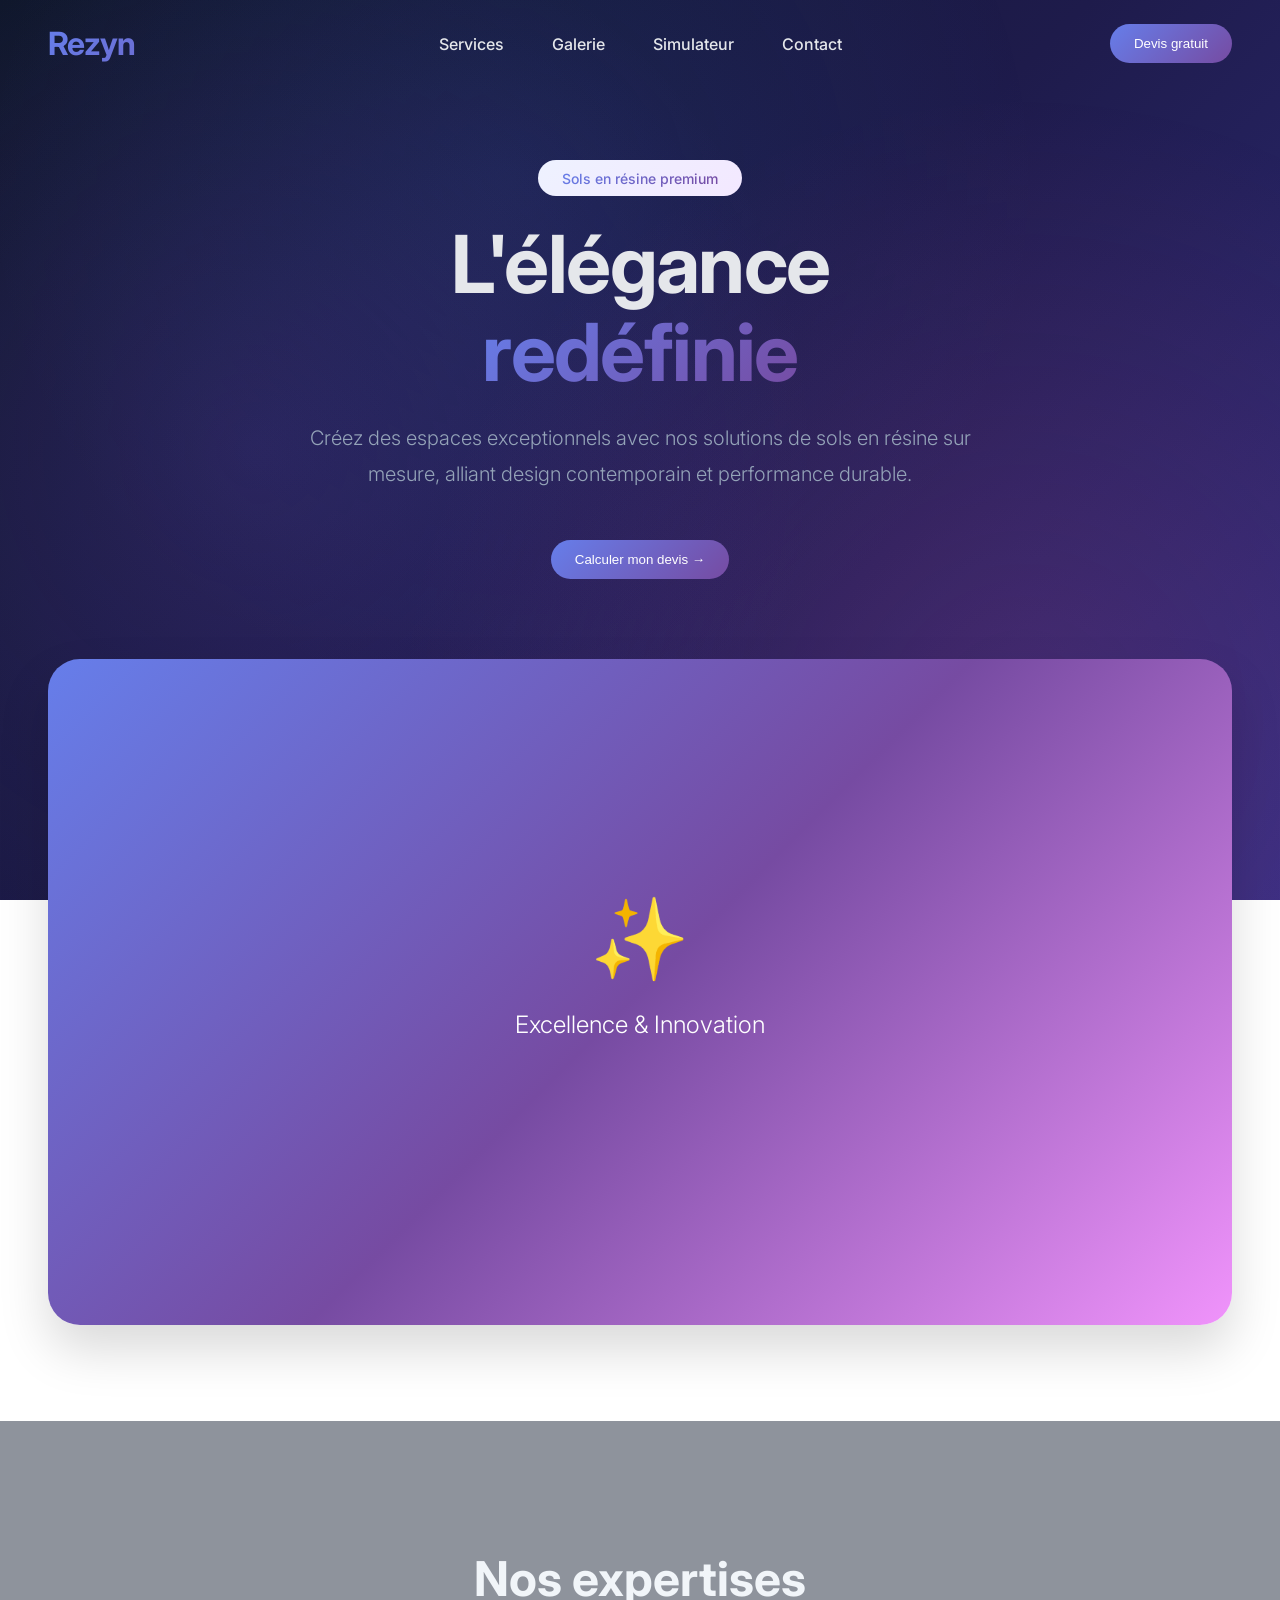
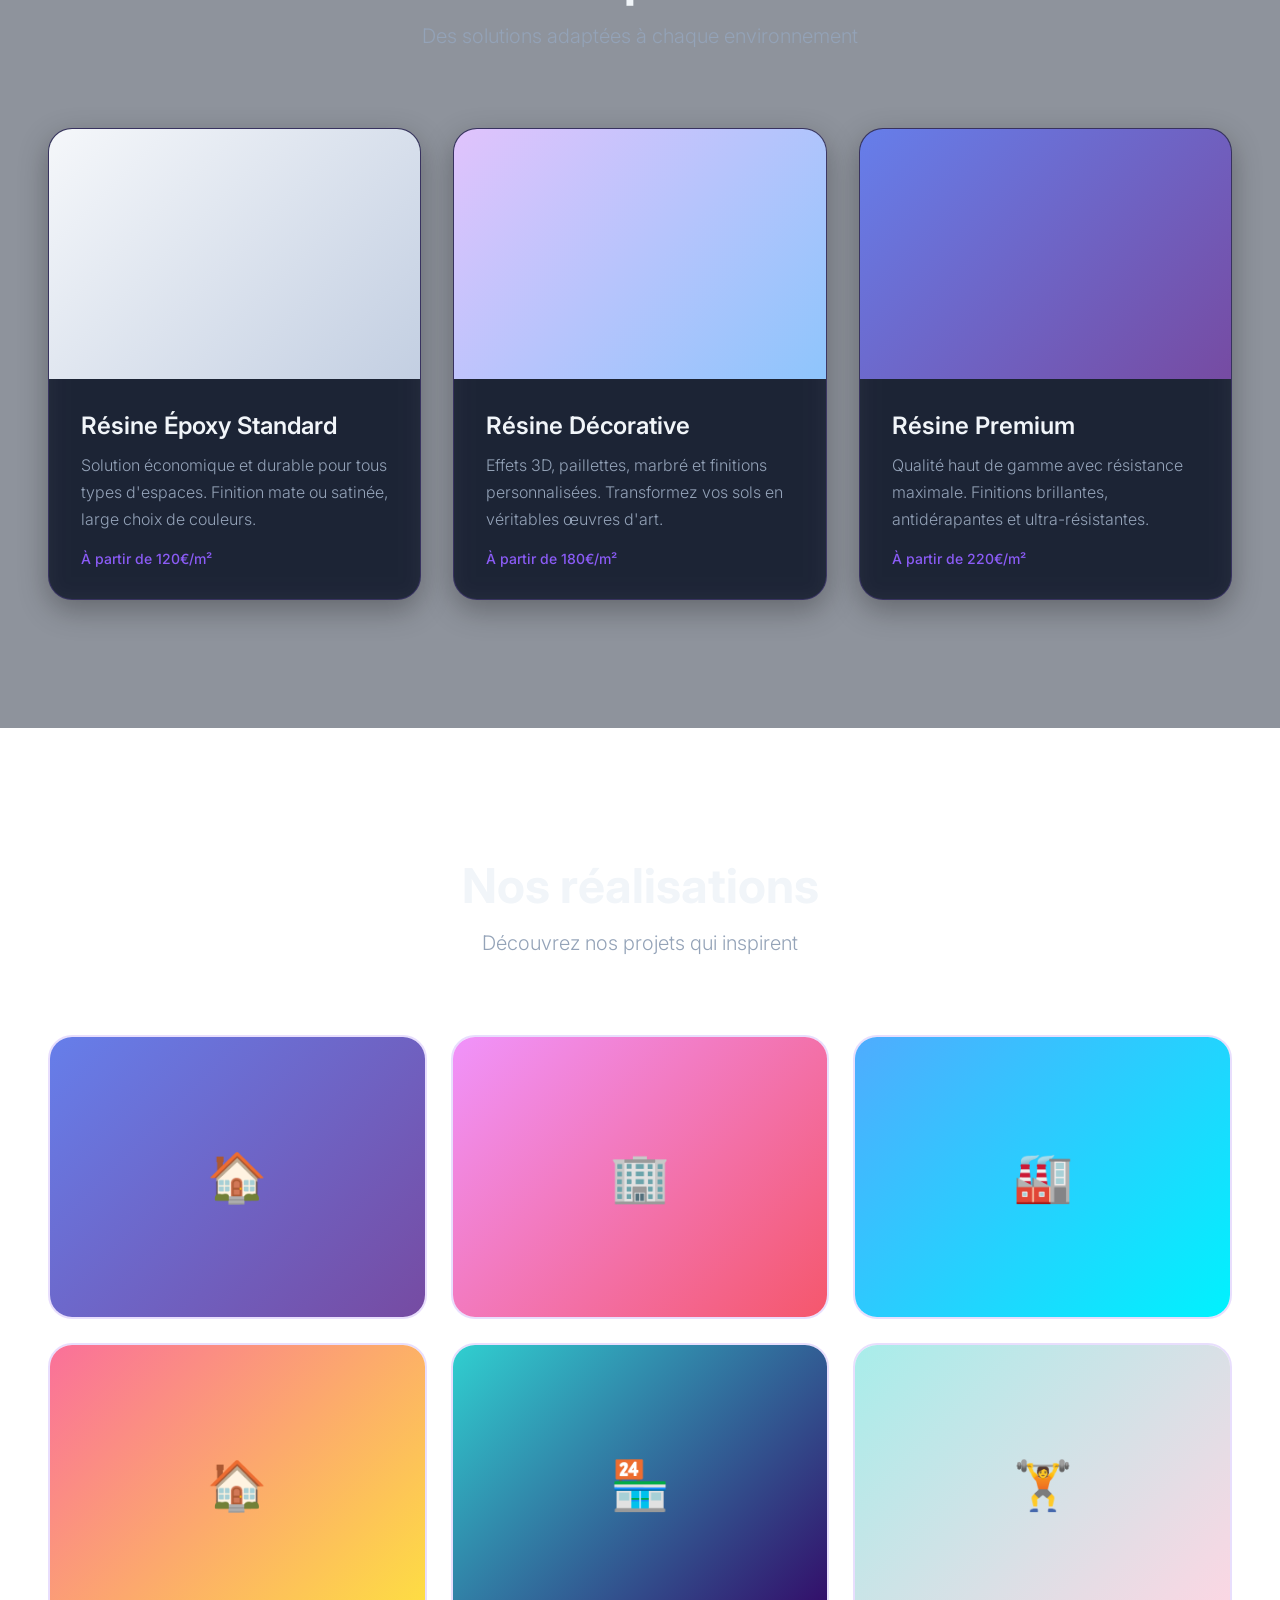
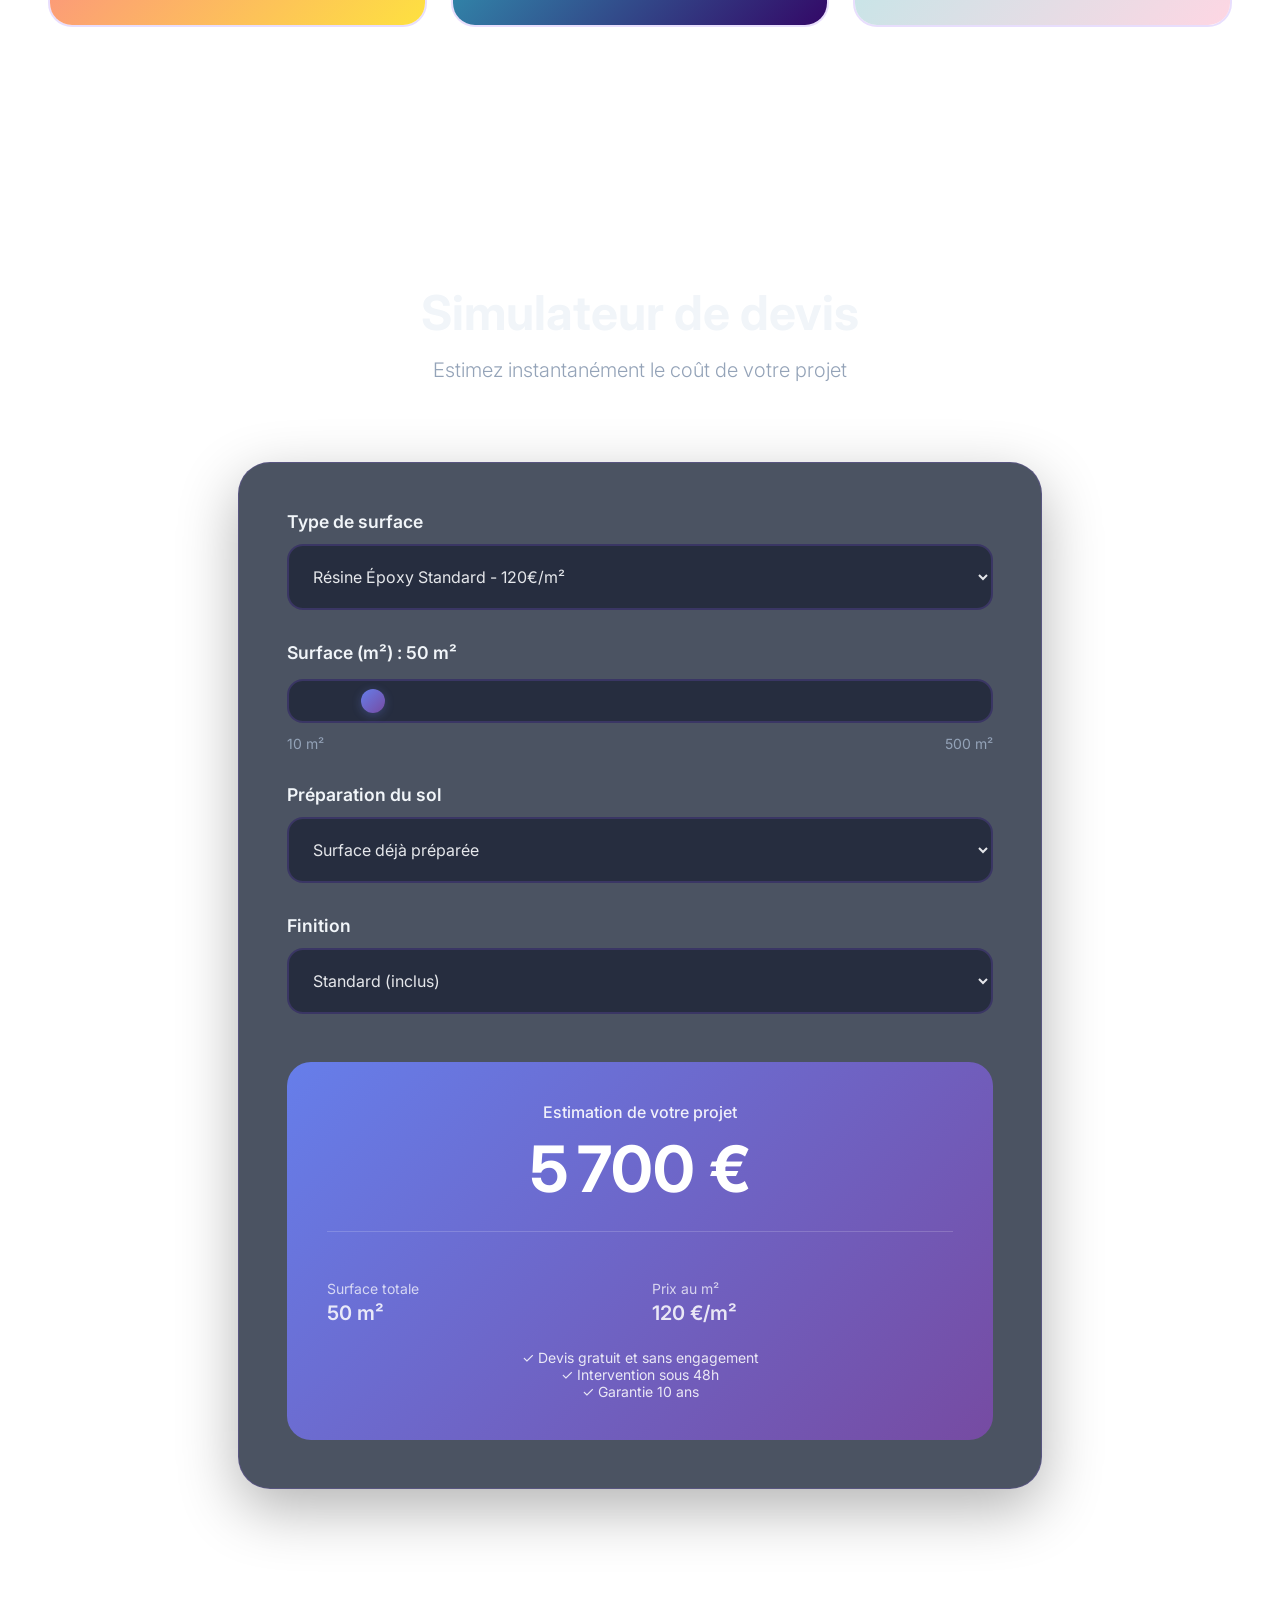
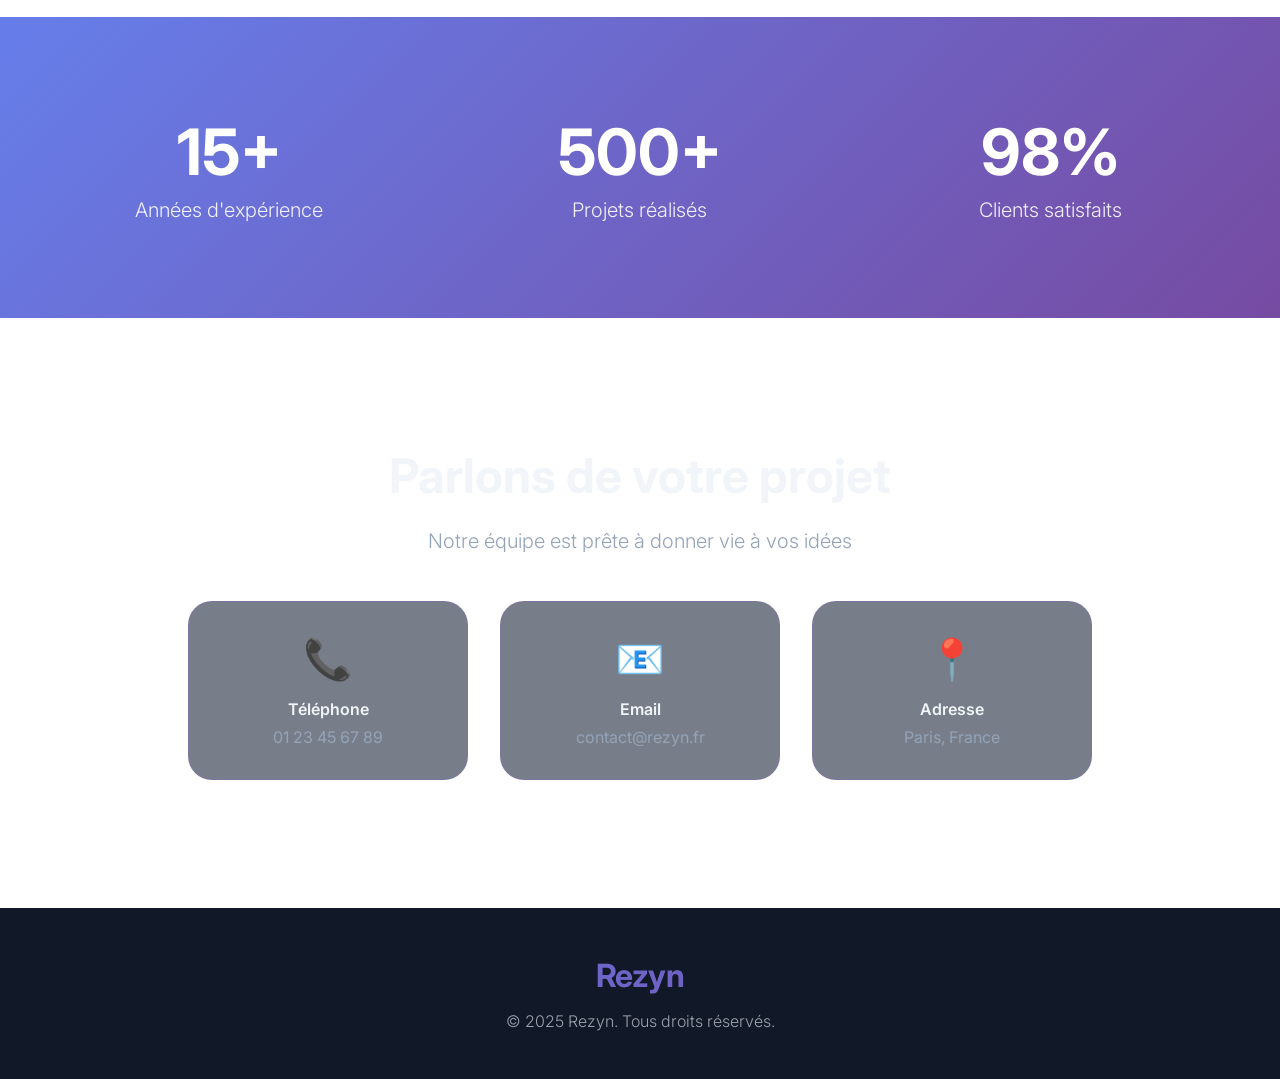
==== index.html @ 665da49f "Create index.html" ====
<!DOCTYPE html>
<html lang="fr">
<head>
    <meta charset="UTF-8">
    <meta name="viewport" content="width=device-width, initial-scale=1.0">
    <title>Rezyn - Sols en Résine Premium</title>
    <link rel="preconnect" href="https://fonts.googleapis.com">
    <link rel="preconnect" href="https://fonts.gstatic.com" crossorigin>
    <link href="https://fonts.googleapis.com/css2?family=Inter:wght@300;400;500;600;700&display=swap" rel="stylesheet">
    
    <style>
        * {
            margin: 0;
            padding: 0;
            box-sizing: border-box;
        }

        body {
            font-family: 'Inter', -apple-system, BlinkMacSystemFont, sans-serif;
            color: #e5e7eb;
            overflow-x: hidden;
            background: linear-gradient(135deg, #0f172a 0%, #1e1b4b 50%, #312e81 100%);
            background-attachment: fixed;
        }

        body::before {
            content: '';
            position: fixed;
            top: 0;
            left: 0;
            width: 100%;
            height: 100%;
            background: 
                radial-gradient(circle at 20% 50%, rgba(139, 92, 246, 0.15) 0%, transparent 50%),
                radial-gradient(circle at 80% 80%, rgba(236, 72, 153, 0.15) 0%, transparent 50%),
                radial-gradient(circle at 40% 20%, rgba(59, 130, 246, 0.1) 0%, transparent 50%);
            pointer-events: none;
            z-index: 0;
        }

        body > * {
            position: relative;
            z-index: 1;
        }

        html {
            scroll-behavior: smooth;
        }

        .gradient-text {
            background: linear-gradient(135deg, #667eea 0%, #764ba2 100%);
            -webkit-background-clip: text;
            -webkit-text-fill-color: transparent;
            background-clip: text;
        }

        /* Navigation */
        nav {
            position: fixed;
            width: 100%;
            z-index: 1000;
            transition: all 0.3s ease;
        }

        nav.scrolled {
            background: rgba(15, 23, 42, 0.95);
            backdrop-filter: blur(10px);
            box-shadow: 0 2px 20px rgba(0,0,0,0.3);
        }

        .nav-container {
            max-width: 1400px;
            margin: 0 auto;
            padding: 1.5rem 3rem;
            display: grid;
            grid-template-columns: 1fr auto 1fr;
            align-items: center;
            gap: 2rem;
        }

        .logo {
            font-size: 2rem;
            font-weight: 700;
            letter-spacing: -0.02em;
        }

        .nav-links {
            display: flex;
            gap: 3rem;
            list-style: none;
            align-items: center;
            justify-content: center;
        }

        .nav-cta {
            display: flex;
            justify-content: flex-end;
        }

        .nav-links a {
            text-decoration: none;
            color: #e5e7eb;
            font-weight: 500;
            transition: color 0.3s;
        }

        .nav-links a:hover {
            color: #8b5cf6;
        }

        .btn-primary {
            background: linear-gradient(135deg, #667eea 0%, #764ba2 100%);
            color: white;
            padding: 0.75rem 1.5rem;
            border-radius: 50px;
            font-weight: 500;
            border: none;
            cursor: pointer;
            transition: all 0.3s;
        }

        .btn-primary:hover {
            box-shadow: 0 10px 30px rgba(102, 126, 234, 0.3);
            transform: translateY(-2px);
        }

        /* Hero Section */
        .hero {
            padding: 10rem 3rem 6rem;
            text-align: center;
            max-width: 1400px;
            margin: 0 auto;
        }

        .hero-badge {
            display: inline-block;
            padding: 0.5rem 1.5rem;
            background: linear-gradient(135deg, #eef2ff 0%, #f3e8ff 100%);
            border-radius: 50px;
            margin-bottom: 1.5rem;
        }

        .hero-badge span {
            font-size: 0.875rem;
            font-weight: 500;
        }

        .hero h1 {
            font-size: 5rem;
            font-weight: 700;
            line-height: 1.1;
            margin-bottom: 1.5rem;
            letter-spacing: -0.02em;
        }

        .hero p {
            font-size: 1.25rem;
            color: #94a3b8;
            max-width: 700px;
            margin: 0 auto 3rem;
            line-height: 1.8;
            font-weight: 300;
        }

        .hero-visual {
            margin-top: 5rem;
            position: relative;
        }

        .hero-image {
            aspect-ratio: 16/9;
            border-radius: 2rem;
            overflow: hidden;
            box-shadow: 0 25px 50px rgba(0,0,0,0.15);
            background: linear-gradient(135deg, #667eea 0%, #764ba2 50%, #f093fb 100%);
            display: flex;
            align-items: center;
            justify-content: center;
        }

        .hero-image-content {
            text-align: center;
            color: white;
        }

        .hero-image-content .icon {
            font-size: 5rem;
            margin-bottom: 1rem;
        }

        .hero-image-content p {
            font-size: 1.5rem;
            font-weight: 300;
            color: white;
        }

        /* Services Section */
        .services {
            padding: 8rem 3rem;
            background: rgba(30, 41, 59, 0.5);
            backdrop-filter: blur(10px);
            max-width: 1400px;
            margin: 0 auto;
        }

        .section-header {
            text-align: center;
            margin-bottom: 5rem;
        }

        .section-header h2 {
            font-size: 3rem;
            font-weight: 700;
            margin-bottom: 1rem;
            color: #f1f5f9;
        }

        .section-header p {
            font-size: 1.25rem;
            color: #94a3b8;
            font-weight: 300;
        }

        .services-grid {
            display: grid;
            grid-template-columns: repeat(auto-fit, minmax(350px, 1fr));
            gap: 2rem;
        }

        .service-card {
            background: rgba(15, 23, 42, 0.8);
            backdrop-filter: blur(10px);
            border-radius: 1.5rem;
            overflow: hidden;
            box-shadow: 0 10px 30px rgba(0,0,0,0.3);
            transition: all 0.4s cubic-bezier(0.4, 0, 0.2, 1);
            cursor: pointer;
            border: 1px solid rgba(139, 92, 246, 0.2);
        }

        .service-card:hover {
            transform: translateY(-10px);
            box-shadow: 0 20px 40px rgba(139, 92, 246, 0.3);
            border-color: rgba(139, 92, 246, 0.5);
        }

        .service-image {
            height: 250px;
        }

        .service-content {
            padding: 2rem;
        }

        .service-content h3 {
            font-size: 1.5rem;
            font-weight: 600;
            margin-bottom: 0.75rem;
            color: #f1f5f9;
        }

        .service-content p {
            color: #94a3b8;
            line-height: 1.7;
            font-weight: 300;
        }

        .service-price {
            margin-top: 1rem;
            font-size: 0.875rem;
            color: #8b5cf6;
            font-weight: 500;
        }

        /* Gallery Section */
        .gallery {
            padding: 8rem 3rem;
            max-width: 1400px;
            margin: 0 auto;
        }

        .gallery-grid {
            display: grid;
            grid-template-columns: repeat(auto-fit, minmax(300px, 1fr));
            gap: 1.5rem;
        }

        .gallery-item {
            position: relative;
            aspect-ratio: 4/3;
            border-radius: 1.5rem;
            overflow: hidden;
            cursor: pointer;
            transition: all 0.4s;
            border: 2px solid rgba(139, 92, 246, 0.2);
        }

        .gallery-item:hover {
            transform: scale(1.05);
            border-color: rgba(139, 92, 246, 0.5);
            box-shadow: 0 20px 40px rgba(139, 92, 246, 0.3);
        }

        .gallery-image {
            width: 100%;
            height: 100%;
            display: flex;
            align-items: center;
            justify-content: center;
            font-size: 3rem;
            transition: transform 0.4s;
        }

        .gallery-item:hover .gallery-image {
            transform: scale(1.1);
        }

        .gallery-overlay {
            position: absolute;
            inset: 0;
            background: linear-gradient(to top, rgba(0,0,0,0.8), transparent);
            opacity: 0;
            transition: opacity 0.3s;
            display: flex;
            align-items: flex-end;
            padding: 1.5rem;
        }

        .gallery-item:hover .gallery-overlay {
            opacity: 1;
        }

        .gallery-info h3 {
            color: white;
            font-size: 1.25rem;
            font-weight: 600;
            margin-bottom: 0.25rem;
        }

        .gallery-info p {
            color: rgba(255,255,255,0.8);
            font-size: 0.875rem;
        }

        /* Simulator Section */
        .simulator {
            padding: 8rem 3rem;
            max-width: 900px;
            margin: 0 auto;
        }

        .simulator-container {
            background: rgba(30, 41, 59, 0.8);
            backdrop-filter: blur(10px);
            border-radius: 2rem;
            padding: 3rem;
            box-shadow: 0 20px 60px rgba(0,0,0,0.3);
            border: 1px solid rgba(139, 92, 246, 0.2);
        }

        .form-group {
            margin-bottom: 2rem;
        }

        .form-group label {
            display: block;
            margin-bottom: 0.75rem;
            font-weight: 600;
            color: #f1f5f9;
            font-size: 1.1rem;
        }

        .form-group input,
        .form-group select {
            width: 100%;
            padding: 1.25rem;
            border: 2px solid rgba(139, 92, 246, 0.2);
            border-radius: 1rem;
            font-family: 'Inter', sans-serif;
            font-size: 1rem;
            transition: border-color 0.3s;
            background: rgba(15, 23, 42, 0.6);
            color: #e5e7eb;
        }

        .form-group input:focus,
        .form-group select:focus {
            outline: none;
            border-color: #8b5cf6;
            background: rgba(15, 23, 42, 0.8);
        }

        .slider-container {
            margin-top: 1rem;
        }

        .slider {
            width: 100%;
            height: 8px;
            border-radius: 5px;
            background: rgba(139, 92, 246, 0.2);
            outline: none;
            -webkit-appearance: none;
        }

        .slider::-webkit-slider-thumb {
            -webkit-appearance: none;
            appearance: none;
            width: 24px;
            height: 24px;
            border-radius: 50%;
            background: linear-gradient(135deg, #667eea 0%, #764ba2 100%);
            cursor: pointer;
            box-shadow: 0 2px 10px rgba(102, 126, 234, 0.3);
        }

        .slider::-moz-range-thumb {
            width: 24px;
            height: 24px;
            border-radius: 50%;
            background: linear-gradient(135deg, #667eea 0%, #764ba2 100%);
            cursor: pointer;
            border: none;
            box-shadow: 0 2px 10px rgba(102, 126, 234, 0.3);
        }

        .slider-value {
            display: flex;
            justify-content: space-between;
            margin-top: 0.5rem;
            font-size: 0.875rem;
            color: #94a3b8;
        }

        .result-card {
            background: linear-gradient(135deg, #667eea 0%, #764ba2 100%);
            border-radius: 1.5rem;
            padding: 2.5rem;
            margin-top: 3rem;
            color: white;
            text-align: center;
        }

        .result-label {
            font-size: 1rem;
            font-weight: 500;
            opacity: 0.9;
            margin-bottom: 0.5rem;
        }

        .result-price {
            font-size: 4rem;
            font-weight: 700;
            margin-bottom: 1rem;
        }

        .result-detail {
            font-size: 1rem;
            opacity: 0.85;
            margin-top: 1.5rem;
            padding-top: 1.5rem;
            border-top: 1px solid rgba(255,255,255,0.2);
        }

        .result-breakdown {
            display: grid;
            grid-template-columns: repeat(2, 1fr);
            gap: 1.5rem;
            margin-top: 1.5rem;
        }

        .breakdown-item {
            text-align: left;
        }

        .breakdown-label {
            font-size: 0.875rem;
            opacity: 0.85;
        }

        .breakdown-value {
            font-size: 1.25rem;
            font-weight: 600;
            margin-top: 0.25rem;
        }

        /* Stats Section */
        .stats {
            padding: 6rem 3rem;
            background: linear-gradient(135deg, #667eea 0%, #764ba2 100%);
            color: white;
        }

        .stats-container {
            max-width: 1400px;
            margin: 0 auto;
            display: grid;
            grid-template-columns: repeat(auto-fit, minmax(200px, 1fr));
            gap: 3rem;
            text-align: center;
        }

        .stat-number {
            font-size: 4rem;
            font-weight: 700;
            margin-bottom: 0.5rem;
        }

        .stat-label {
            font-size: 1.25rem;
            font-weight: 300;
            opacity: 0.9;
        }

        /* Contact Section */
        .contact {
            padding: 8rem 3rem;
            max-width: 1000px;
            margin: 0 auto;
            text-align: center;
        }

        .contact h2 {
            font-size: 3rem;
            font-weight: 700;
            margin-bottom: 1.5rem;
            color: #f1f5f9;
        }

        .contact > p {
            font-size: 1.25rem;
            color: #94a3b8;
            font-weight: 300;
            margin-bottom: 3rem;
        }

        .contact-grid {
            display: grid;
            grid-template-columns: repeat(auto-fit, minmax(250px, 1fr));
            gap: 2rem;
        }

        .contact-card {
            padding: 2rem;
            background: rgba(30, 41, 59, 0.6);
            backdrop-filter: blur(10px);
            border-radius: 1.5rem;
            transition: all 0.3s;
            border: 1px solid rgba(139, 92, 246, 0.2);
        }

        .contact-card:hover {
            transform: translateY(-5px);
            box-shadow: 0 10px 30px rgba(139, 92, 246, 0.3);
            border-color: rgba(139, 92, 246, 0.5);
        }

        .contact-icon {
            font-size: 2.5rem;
            margin-bottom: 1rem;
        }

        .contact-title {
            font-weight: 600;
            margin-bottom: 0.5rem;
            color: #f1f5f9;
        }

        .contact-detail {
            color: #94a3b8;
        }

        /* Footer */
        footer {
            background: #111827;
            color: white;
            padding: 3rem;
            text-align: center;
        }

        footer .logo {
            font-size: 2rem;
            margin-bottom: 1rem;
        }

        footer p {
            color: #9ca3af;
            font-weight: 300;
        }

        /* Responsive */
        @media (max-width: 768px) {
            .hero h1 {
                font-size: 3rem;
            }
            
            .nav-container {
                grid-template-columns: 1fr;
            }

            .nav-links {
                display: none;
            }

            .nav-cta {
                justify-content: center;
            }
            
            .services-grid,
            .gallery-grid {
                grid-template-columns: 1fr;
            }

            .result-price {
                font-size: 2.5rem;
            }

            .result-breakdown {
                grid-template-columns: 1fr;
            }
        }
    </style>
</head>
<body>
    <!-- Navigation -->
    <nav id="navbar">
        <div class="nav-container">
            <div class="logo gradient-text">Rezyn</div>
            <ul class="nav-links">
                <li><a href="#services">Services</a></li>
                <li><a href="#galerie">Galerie</a></li>
                <li><a href="#simulateur">Simulateur</a></li>
                <li><a href="#contact">Contact</a></li>
            </ul>
            <div class="nav-cta">
                <button class="btn-primary" onclick="document.querySelector('#simulateur').scrollIntoView({behavior: 'smooth'})">Devis gratuit</button>
            </div>
        </div>
    </nav>

    <!-- Hero Section -->
    <section class="hero">
        <div class="hero-badge">
            <span class="gradient-text">Sols en résine premium</span>
        </div>
        <h1>
            L'élégance<br>
            <span class="gradient-text">redéfinie</span>
        </h1>
        <p>
            Créez des espaces exceptionnels avec nos solutions de sols en résine sur mesure, 
            alliant design contemporain et performance durable.
        </p>
        <button class="btn-primary" onclick="document.querySelector('#simulateur').scrollIntoView({behavior: 'smooth'})">
            Calculer mon devis →
        </button>

        <div class="hero-visual">
            <div class="hero-image">
                <div class="hero-image-content">
                    <div class="icon">✨</div>
                    <p>Excellence & Innovation</p>
                </div>
            </div>
        </div>
    </section>

    <!-- Services Section -->
    <section id="services" class="services">
        <div class="section-header">
            <h2>Nos expertises</h2>
            <p>Des solutions adaptées à chaque environnement</p>
        </div>

        <div class="services-grid">
            <div class="service-card" data-price="120">
                <div class="service-image" style="background: linear-gradient(135deg, #f5f7fa 0%, #c3cfe2 100%)"></div>
                <div class="service-content">
                    <h3>Résine Époxy Standard</h3>
                    <p>Solution économique et durable pour tous types d'espaces. Finition mate ou satinée, large choix de couleurs.</p>
                    <div class="service-price">À partir de 120€/m²</div>
                </div>
            </div>
            <div class="service-card" data-price="180">
                <div class="service-image" style="background: linear-gradient(135deg, #e0c3fc 0%, #8ec5fc 100%)"></div>
                <div class="service-content">
                    <h3>Résine Décorative</h3>
                    <p>Effets 3D, paillettes, marbré et finitions personnalisées. Transformez vos sols en véritables œuvres d'art.</p>
                    <div class="service-price">À partir de 180€/m²</div>
                </div>
            </div>
            <div class="service-card" data-price="220">
                <div class="service-image" style="background: linear-gradient(135deg, #667eea 0%, #764ba2 100%)"></div>
                <div class="service-content">
                    <h3>Résine Premium</h3>
                    <p>Qualité haut de gamme avec résistance maximale. Finitions brillantes, antidérapantes et ultra-résistantes.</p>
                    <div class="service-price">À partir de 220€/m²</div>
                </div>
            </div>
        </div>
    </section>

    <!-- Gallery Section -->
    <section id="galerie" class="gallery">
        <div class="section-header">
            <h2>Nos réalisations</h2>
            <p>Découvrez nos projets qui inspirent</p>
        </div>

        <div class="gallery-grid">
            <div class="gallery-item">
                <div class="gallery-image" style="background: linear-gradient(135deg, #667eea 0%, #764ba2 100%)">
                    🏠
                </div>
                <div class="gallery-overlay">
                    <div class="gallery-info">
                        <h3>Villa Moderne Paris 16ème</h3>
                        <p>Résine époxy brillante - 150m²</p>
                    </div>
                </div>
            </div>

            <div class="gallery-item">
                <div class="gallery-image" style="background: linear-gradient(135deg, #f093fb 0%, #f5576c 100%)">
                    🏢
                </div>
                <div class="gallery-overlay">
                    <div class="gallery-info">
                        <h3>Showroom Luxe</h3>
                        <p>Résine décorative effet 3D - 200m²</p>
                    </div>
                </div>
            </div>

            <div class="gallery-item">
                <div class="gallery-image" style="background: linear-gradient(135deg, #4facfe 0%, #00f2fe 100%)">
                    🏭
                </div>
                <div class="gallery-overlay">
                    <div class="gallery-info">
                        <h3>Usine Pharmaceutique</h3>
                        <p>Résine industrielle antidérapante - 800m²</p>
                    </div>
                </div>
            </div>

            <div class="gallery-item">
                <div class="gallery-image" style="background: linear-gradient(135deg, #fa709a 0%, #fee140 100%)">
                    🏠
                </div>
                <div class="gallery-overlay">
                    <div class="gallery-info">
                        <h3>Loft Parisien</h3>
                        <p>Résine effet béton ciré - 120m²</p>
                    </div>
                </div>
            </div>

            <div class="gallery-item">
                <div class="gallery-image" style="background: linear-gradient(135deg, #30cfd0 0%, #330867 100%)">
                    🏪
                </div>
                <div class="gallery-overlay">
                    <div class="gallery-info">
                        <h3>Boutique de Mode</h3>
                        <p>Résine paillettes or - 80m²</p>
                    </div>
                </div>
            </div>

            <div class="gallery-item">
                <div class="gallery-image" style="background: linear-gradient(135deg, #a8edea 0%, #fed6e3 100%)">
                    🏋️
                </div>
                <div class="gallery-overlay">
                    <div class="gallery-info">
                        <h3>Salle de Sport Premium</h3>
                        <p>Résine anti-choc renforcée - 300m²</p>
                    </div>
                </div>
            </div>
        </div>
    </section>

    <!-- Simulator Section -->
    <section id="simulateur" class="simulator">
        <div class="section-header">
            <h2>Simulateur de devis</h2>
            <p>Estimez instantanément le coût de votre projet</p>
        </div>

        <div class="simulator-container">
            <form id="quoteForm">
                <div class="form-group">
                    <label for="surfaceType">Type de surface</label>
                    <select id="surfaceType" onchange="calculateQuote()">
                        <option value="120">Résine Époxy Standard - 120€/m²</option>
                        <option value="180">Résine Décorative - 180€/m²</option>
                        <option value="220">Résine Premium - 220€/m²</option>
                    </select>
                </div>

                <div class="form-group">
                    <label for="surface">Surface (m²) : <span id="surfaceValue">50</span> m²</label>
                    <div class="slider-container">
                        <input type="range" id="surface" class="slider" min="10" max="500" value="50" oninput="updateSurfaceValue(); calculateQuote()">
                        <div class="slider-value">
                            <span>10 m²</span>
                            <span>500 m²</span>
                        </div>
                    </div>
                </div>

                <div class="form-group">
                    <label for="preparation">Préparation du sol</label>
                    <select id="preparation" onchange="calculateQuote()">
                        <option value="0">Surface déjà préparée</option>
                        <option value="15">Préparation légère - +15€/m²</option>
                        <option value="30">Préparation complète - +30€/m²</option>
                        <option value="50">Rénovation importante - +50€/m²</option>
                    </select>
                </div>

                <div class="form-group">
                    <label for="finition">Finition</label>
                    <select id="finition" onchange="calculateQuote()">
                        <option value="0">Standard (inclus)</option>
                        <option value="20">Antidérapante - +20€/m²</option>
                        <option value="35">Brillance haute - +35€/m²</option>
                        <option value="45">Effet 3D/Métallisé - +45€/m²</option>
                    </select>
                </div>

                <div class="result-card" id="resultCard">
                    <div class="result-label">Estimation de votre projet</div>
                    <div class="result-price" id="totalPrice">6 000€</div>
                    <div class="result-detail">
                        <div class="result-breakdown">
                            <div class="breakdown-item">
                                <div class="breakdown-label">Surface totale</div>
                                <div class="breakdown-value" id="resultSurface">50 m²</div>
                            </div>
                            <div class="breakdown-item">
                                <div class="breakdown-label">Prix au m²</div>
                                <div class="breakdown-value" id="resultPricePerM2">120€/m²</div>
                            </div>
                        </div>
                    </div>
                    <p style="margin-top: 1.5rem; font-size: 0.875rem; opacity: 0.85;">
                        ✓ Devis gratuit et sans engagement<br>
                        ✓ Intervention sous 48h<br>
                        ✓ Garantie 10 ans
                    </p>
                </div>
            </form>
        </div>
    </section>

    <!-- Stats Section -->
    <section class="stats">
        <div class="stats-container">
            <div>
                <div class="stat-number">15+</div>
                <div class="stat-label">Années d'expérience</div>
            </div>
            <div>
                <div class="stat-number">500+</div>
                <div class="stat-label">Projets réalisés</div>
            </div>
            <div>
                <div class="stat-number">98%</div>
                <div class="stat-label">Clients satisfaits</div>
            </div>
        </div>
    </section>

    <!-- Contact Section -->
    <section id="contact" class="contact">
        <h2>Parlons de votre projet</h2>
        <p>Notre équipe est prête à donner vie à vos idées</p>

        <div class="contact-grid">
            <div class="contact-card">
                <div class="contact-icon">📞</div>
                <div class="contact-title">Téléphone</div>
                <div class="contact-detail">01 23 45 67 89</div>
            </div>
            <div class="contact-card">
                <div class="contact-icon">📧</div>
                <div class="contact-title">Email</div>
                <div class="contact-detail">contact@rezyn.fr</div>
            </div>
            <div class="contact-card">
                <div class="contact-icon">📍</div>
                <div class="contact-title">Adresse</div>
                <div class="contact-detail">Paris, France</div>
            </div>
        </div>
    </section>

    <!-- Footer -->
    <footer>
        <div class="logo gradient-text">Rezyn</div>
        <p>© 2025 Rezyn. Tous droits réservés.</p>
    </footer>

    <script>
        // Navbar scroll effect
        window.addEventListener('scroll', function() {
            const navbar = document.getElementById('navbar');
            if (window.scrollY > 50) {
                navbar.classList.add('scrolled');
            } else {
                navbar.classList.remove('scrolled');
            }
        });

        // Update surface value display
        function updateSurfaceValue() {
            const surface = document.getElementById('surface').value;
            document.getElementById('surfaceValue').textContent = surface;
        }

        // Calculate quote
        function calculateQuote() {
            const surfaceType = parseFloat(document.getElementById('surfaceType').value);
            const surface = parseFloat(document.getElementById('surface').value);
            const preparation = parseFloat(document.getElementById('preparation').value);
            const finition = parseFloat(document.getElementById('finition').value);

            const pricePerM2 = surfaceType + preparation + finition;
            const totalPrice = pricePerM2 * surface;

            // Apply volume discount
            let discount = 0;
            if (surface >= 100) discount = 0.10;
            else if (surface >= 50) discount = 0.05;

            const finalPrice = totalPrice * (1 - discount);

            // Update display
            document.getElementById('totalPrice').textContent = 
                new Intl.NumberFormat('fr-FR', { style: 'currency', currency: 'EUR', maximumFractionDigits: 0 }).format(finalPrice);
            document.getElementById('resultSurface').textContent = surface + ' m²';
            document.getElementById('resultPricePerM2').textContent = 
                new Intl.NumberFormat('fr-FR', { style: 'currency', currency: 'EUR', maximumFractionDigits: 0 }).format(pricePerM2) + '/m²';
        }

        // Initialize calculator
        calculateQuote();
    </script>
</body>
</html>
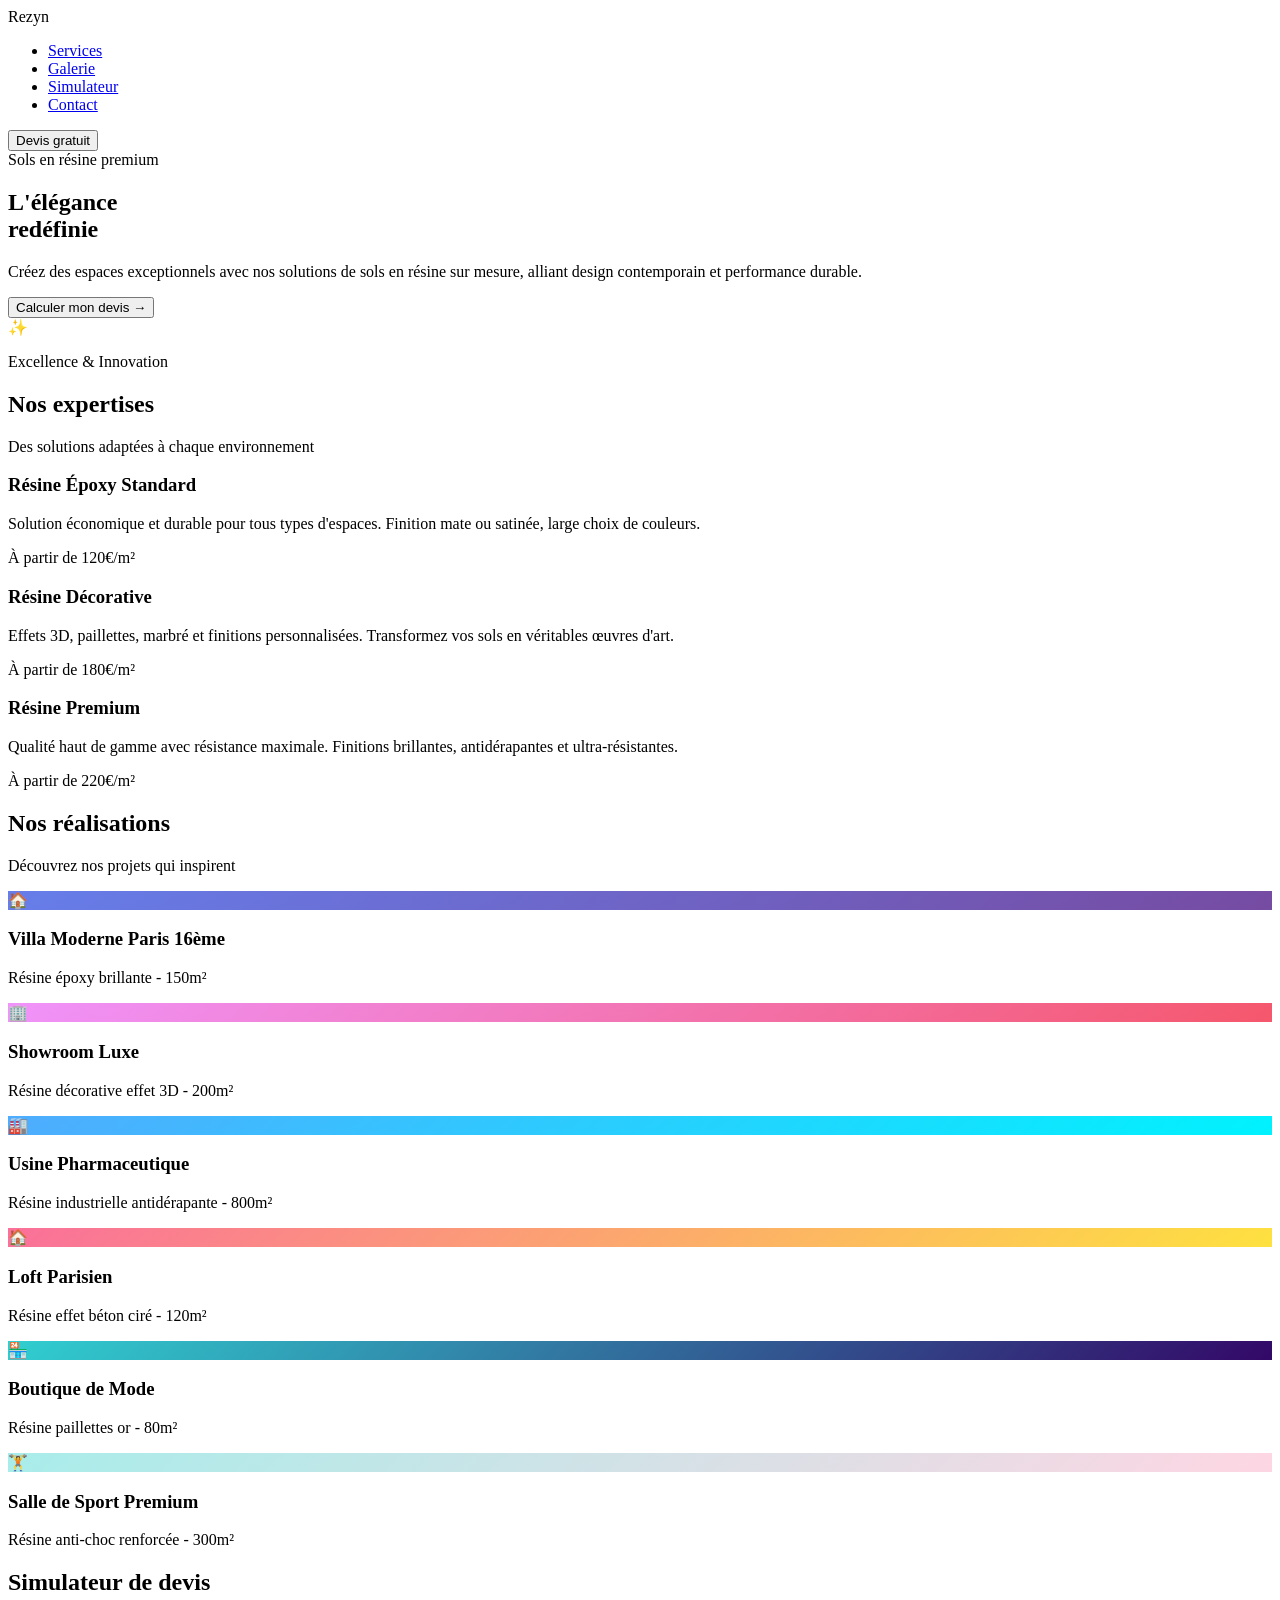
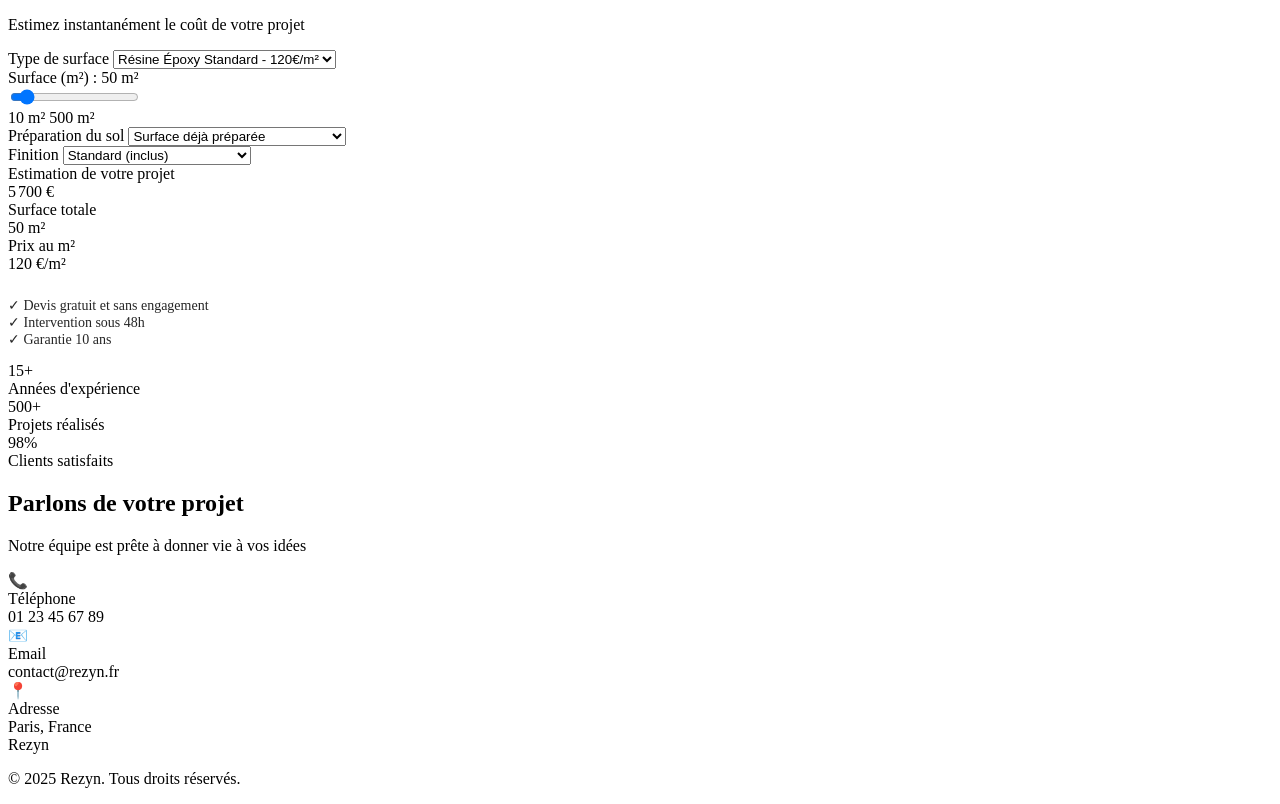
==== commit 58ed0d81: "Link external CSS file and remove inline styles Removed inline styles from index.html and linked to " ====
--- a/index.html
+++ b/index.html
@@ -4,622 +4,13 @@
     <meta charset="UTF-8">
     <meta name="viewport" content="width=device-width, initial-scale=1.0">
     <title>Rezyn - Sols en Résine Premium</title>
+
+    <!-- Google Fonts (optionnel) -->
     <link rel="preconnect" href="https://fonts.googleapis.com">
     <link rel="preconnect" href="https://fonts.gstatic.com" crossorigin>
-    <link href="https://fonts.googleapis.com/css2?family=Inter:wght@300;400;500;600;700&display=swap" rel="stylesheet">
-    
-    <style>
-        * {
-            margin: 0;
-            padding: 0;
-            box-sizing: border-box;
-        }
-
-        body {
-            font-family: 'Inter', -apple-system, BlinkMacSystemFont, sans-serif;
-            color: #e5e7eb;
-            overflow-x: hidden;
-            background: linear-gradient(135deg, #0f172a 0%, #1e1b4b 50%, #312e81 100%);
-            background-attachment: fixed;
-        }
-
-        body::before {
-            content: '';
-            position: fixed;
-            top: 0;
-            left: 0;
-            width: 100%;
-            height: 100%;
-            background: 
-                radial-gradient(circle at 20% 50%, rgba(139, 92, 246, 0.15) 0%, transparent 50%),
-                radial-gradient(circle at 80% 80%, rgba(236, 72, 153, 0.15) 0%, transparent 50%),
-                radial-gradient(circle at 40% 20%, rgba(59, 130, 246, 0.1) 0%, transparent 50%);
-            pointer-events: none;
-            z-index: 0;
-        }
-
-        body > * {
-            position: relative;
-            z-index: 1;
-        }
-
-        html {
-            scroll-behavior: smooth;
-        }
-
-        .gradient-text {
-            background: linear-gradient(135deg, #667eea 0%, #764ba2 100%);
-            -webkit-background-clip: text;
-            -webkit-text-fill-color: transparent;
-            background-clip: text;
-        }
-
-        /* Navigation */
-        nav {
-            position: fixed;
-            width: 100%;
-            z-index: 1000;
-            transition: all 0.3s ease;
-        }
-
-        nav.scrolled {
-            background: rgba(15, 23, 42, 0.95);
-            backdrop-filter: blur(10px);
-            box-shadow: 0 2px 20px rgba(0,0,0,0.3);
-        }
-
-        .nav-container {
-            max-width: 1400px;
-            margin: 0 auto;
-            padding: 1.5rem 3rem;
-            display: grid;
-            grid-template-columns: 1fr auto 1fr;
-            align-items: center;
-            gap: 2rem;
-        }
-
-        .logo {
-            font-size: 2rem;
-            font-weight: 700;
-            letter-spacing: -0.02em;
-        }
-
-        .nav-links {
-            display: flex;
-            gap: 3rem;
-            list-style: none;
-            align-items: center;
-            justify-content: center;
-        }
-
-        .nav-cta {
-            display: flex;
-            justify-content: flex-end;
-        }
-
-        .nav-links a {
-            text-decoration: none;
-            color: #e5e7eb;
-            font-weight: 500;
-            transition: color 0.3s;
-        }
-
-        .nav-links a:hover {
-            color: #8b5cf6;
-        }
-
-        .btn-primary {
-            background: linear-gradient(135deg, #667eea 0%, #764ba2 100%);
-            color: white;
-            padding: 0.75rem 1.5rem;
-            border-radius: 50px;
-            font-weight: 500;
-            border: none;
-            cursor: pointer;
-            transition: all 0.3s;
-        }
-
-        .btn-primary:hover {
-            box-shadow: 0 10px 30px rgba(102, 126, 234, 0.3);
-            transform: translateY(-2px);
-        }
-
-        /* Hero Section */
-        .hero {
-            padding: 10rem 3rem 6rem;
-            text-align: center;
-            max-width: 1400px;
-            margin: 0 auto;
-        }
-
-        .hero-badge {
-            display: inline-block;
-            padding: 0.5rem 1.5rem;
-            background: linear-gradient(135deg, #eef2ff 0%, #f3e8ff 100%);
-            border-radius: 50px;
-            margin-bottom: 1.5rem;
-        }
-
-        .hero-badge span {
-            font-size: 0.875rem;
-            font-weight: 500;
-        }
-
-        .hero h1 {
-            font-size: 5rem;
-            font-weight: 700;
-            line-height: 1.1;
-            margin-bottom: 1.5rem;
-            letter-spacing: -0.02em;
-        }
-
-        .hero p {
-            font-size: 1.25rem;
-            color: #94a3b8;
-            max-width: 700px;
-            margin: 0 auto 3rem;
-            line-height: 1.8;
-            font-weight: 300;
-        }
-
-        .hero-visual {
-            margin-top: 5rem;
-            position: relative;
-        }
-
-        .hero-image {
-            aspect-ratio: 16/9;
-            border-radius: 2rem;
-            overflow: hidden;
-            box-shadow: 0 25px 50px rgba(0,0,0,0.15);
-            background: linear-gradient(135deg, #667eea 0%, #764ba2 50%, #f093fb 100%);
-            display: flex;
-            align-items: center;
-            justify-content: center;
-        }
-
-        .hero-image-content {
-            text-align: center;
-            color: white;
-        }
-
-        .hero-image-content .icon {
-            font-size: 5rem;
-            margin-bottom: 1rem;
-        }
-
-        .hero-image-content p {
-            font-size: 1.5rem;
-            font-weight: 300;
-            color: white;
-        }
-
-        /* Services Section */
-        .services {
-            padding: 8rem 3rem;
-            background: rgba(30, 41, 59, 0.5);
-            backdrop-filter: blur(10px);
-            max-width: 1400px;
-            margin: 0 auto;
-        }
-
-        .section-header {
-            text-align: center;
-            margin-bottom: 5rem;
-        }
-
-        .section-header h2 {
-            font-size: 3rem;
-            font-weight: 700;
-            margin-bottom: 1rem;
-            color: #f1f5f9;
-        }
-
-        .section-header p {
-            font-size: 1.25rem;
-            color: #94a3b8;
-            font-weight: 300;
-        }
-
-        .services-grid {
-            display: grid;
-            grid-template-columns: repeat(auto-fit, minmax(350px, 1fr));
-            gap: 2rem;
-        }
-
-        .service-card {
-            background: rgba(15, 23, 42, 0.8);
-            backdrop-filter: blur(10px);
-            border-radius: 1.5rem;
-            overflow: hidden;
-            box-shadow: 0 10px 30px rgba(0,0,0,0.3);
-            transition: all 0.4s cubic-bezier(0.4, 0, 0.2, 1);
-            cursor: pointer;
-            border: 1px solid rgba(139, 92, 246, 0.2);
-        }
-
-        .service-card:hover {
-            transform: translateY(-10px);
-            box-shadow: 0 20px 40px rgba(139, 92, 246, 0.3);
-            border-color: rgba(139, 92, 246, 0.5);
-        }
-
-        .service-image {
-            height: 250px;
-        }
-
-        .service-content {
-            padding: 2rem;
-        }
-
-        .service-content h3 {
-            font-size: 1.5rem;
-            font-weight: 600;
-            margin-bottom: 0.75rem;
-            color: #f1f5f9;
-        }
-
-        .service-content p {
-            color: #94a3b8;
-            line-height: 1.7;
-            font-weight: 300;
-        }
-
-        .service-price {
-            margin-top: 1rem;
-            font-size: 0.875rem;
-            color: #8b5cf6;
-            font-weight: 500;
-        }
-
-        /* Gallery Section */
-        .gallery {
-            padding: 8rem 3rem;
-            max-width: 1400px;
-            margin: 0 auto;
-        }
-
-        .gallery-grid {
-            display: grid;
-            grid-template-columns: repeat(auto-fit, minmax(300px, 1fr));
-            gap: 1.5rem;
-        }
-
-        .gallery-item {
-            position: relative;
-            aspect-ratio: 4/3;
-            border-radius: 1.5rem;
-            overflow: hidden;
-            cursor: pointer;
-            transition: all 0.4s;
-            border: 2px solid rgba(139, 92, 246, 0.2);
-        }
-
-        .gallery-item:hover {
-            transform: scale(1.05);
-            border-color: rgba(139, 92, 246, 0.5);
-            box-shadow: 0 20px 40px rgba(139, 92, 246, 0.3);
-        }
-
-        .gallery-image {
-            width: 100%;
-            height: 100%;
-            display: flex;
-            align-items: center;
-            justify-content: center;
-            font-size: 3rem;
-            transition: transform 0.4s;
-        }
-
-        .gallery-item:hover .gallery-image {
-            transform: scale(1.1);
-        }
-
-        .gallery-overlay {
-            position: absolute;
-            inset: 0;
-            background: linear-gradient(to top, rgba(0,0,0,0.8), transparent);
-            opacity: 0;
-            transition: opacity 0.3s;
-            display: flex;
-            align-items: flex-end;
-            padding: 1.5rem;
-        }
-
-        .gallery-item:hover .gallery-overlay {
-            opacity: 1;
-        }
-
-        .gallery-info h3 {
-            color: white;
-            font-size: 1.25rem;
-            font-weight: 600;
-            margin-bottom: 0.25rem;
-        }
-
-        .gallery-info p {
-            color: rgba(255,255,255,0.8);
-            font-size: 0.875rem;
-        }
-
-        /* Simulator Section */
-        .simulator {
-            padding: 8rem 3rem;
-            max-width: 900px;
-            margin: 0 auto;
-        }
-
-        .simulator-container {
-            background: rgba(30, 41, 59, 0.8);
-            backdrop-filter: blur(10px);
-            border-radius: 2rem;
-            padding: 3rem;
-            box-shadow: 0 20px 60px rgba(0,0,0,0.3);
-            border: 1px solid rgba(139, 92, 246, 0.2);
-        }
-
-        .form-group {
-            margin-bottom: 2rem;
-        }
-
-        .form-group label {
-            display: block;
-            margin-bottom: 0.75rem;
-            font-weight: 600;
-            color: #f1f5f9;
-            font-size: 1.1rem;
-        }
-
-        .form-group input,
-        .form-group select {
-            width: 100%;
-            padding: 1.25rem;
-            border: 2px solid rgba(139, 92, 246, 0.2);
-            border-radius: 1rem;
-            font-family: 'Inter', sans-serif;
-            font-size: 1rem;
-            transition: border-color 0.3s;
-            background: rgba(15, 23, 42, 0.6);
-            color: #e5e7eb;
-        }
-
-        .form-group input:focus,
-        .form-group select:focus {
-            outline: none;
-            border-color: #8b5cf6;
-            background: rgba(15, 23, 42, 0.8);
-        }
-
-        .slider-container {
-            margin-top: 1rem;
-        }
-
-        .slider {
-            width: 100%;
-            height: 8px;
-            border-radius: 5px;
-            background: rgba(139, 92, 246, 0.2);
-            outline: none;
-            -webkit-appearance: none;
-        }
-
-        .slider::-webkit-slider-thumb {
-            -webkit-appearance: none;
-            appearance: none;
-            width: 24px;
-            height: 24px;
-            border-radius: 50%;
-            background: linear-gradient(135deg, #667eea 0%, #764ba2 100%);
-            cursor: pointer;
-            box-shadow: 0 2px 10px rgba(102, 126, 234, 0.3);
-        }
-
-        .slider::-moz-range-thumb {
-            width: 24px;
-            height: 24px;
-            border-radius: 50%;
-            background: linear-gradient(135deg, #667eea 0%, #764ba2 100%);
-            cursor: pointer;
-            border: none;
-            box-shadow: 0 2px 10px rgba(102, 126, 234, 0.3);
-        }
-
-        .slider-value {
-            display: flex;
-            justify-content: space-between;
-            margin-top: 0.5rem;
-            font-size: 0.875rem;
-            color: #94a3b8;
-        }
-
-        .result-card {
-            background: linear-gradient(135deg, #667eea 0%, #764ba2 100%);
-            border-radius: 1.5rem;
-            padding: 2.5rem;
-            margin-top: 3rem;
-            color: white;
-            text-align: center;
-        }
-
-        .result-label {
-            font-size: 1rem;
-            font-weight: 500;
-            opacity: 0.9;
-            margin-bottom: 0.5rem;
-        }
-
-        .result-price {
-            font-size: 4rem;
-            font-weight: 700;
-            margin-bottom: 1rem;
-        }
-
-        .result-detail {
-            font-size: 1rem;
-            opacity: 0.85;
-            margin-top: 1.5rem;
-            padding-top: 1.5rem;
-            border-top: 1px solid rgba(255,255,255,0.2);
-        }
-
-        .result-breakdown {
-            display: grid;
-            grid-template-columns: repeat(2, 1fr);
-            gap: 1.5rem;
-            margin-top: 1.5rem;
-        }
-
-        .breakdown-item {
-            text-align: left;
-        }
-
-        .breakdown-label {
-            font-size: 0.875rem;
-            opacity: 0.85;
-        }
-
-        .breakdown-value {
-            font-size: 1.25rem;
-            font-weight: 600;
-            margin-top: 0.25rem;
-        }
-
-        /* Stats Section */
-        .stats {
-            padding: 6rem 3rem;
-            background: linear-gradient(135deg, #667eea 0%, #764ba2 100%);
-            color: white;
-        }
-
-        .stats-container {
-            max-width: 1400px;
-            margin: 0 auto;
-            display: grid;
-            grid-template-columns: repeat(auto-fit, minmax(200px, 1fr));
-            gap: 3rem;
-            text-align: center;
-        }
-
-        .stat-number {
-            font-size: 4rem;
-            font-weight: 700;
-            margin-bottom: 0.5rem;
-        }
-
-        .stat-label {
-            font-size: 1.25rem;
-            font-weight: 300;
-            opacity: 0.9;
-        }
-
-        /* Contact Section */
-        .contact {
-            padding: 8rem 3rem;
-            max-width: 1000px;
-            margin: 0 auto;
-            text-align: center;
-        }
-
-        .contact h2 {
-            font-size: 3rem;
-            font-weight: 700;
-            margin-bottom: 1.5rem;
-            color: #f1f5f9;
-        }
-
-        .contact > p {
-            font-size: 1.25rem;
-            color: #94a3b8;
-            font-weight: 300;
-            margin-bottom: 3rem;
-        }
-
-        .contact-grid {
-            display: grid;
-            grid-template-columns: repeat(auto-fit, minmax(250px, 1fr));
-            gap: 2rem;
-        }
-
-        .contact-card {
-            padding: 2rem;
-            background: rgba(30, 41, 59, 0.6);
-            backdrop-filter: blur(10px);
-            border-radius: 1.5rem;
-            transition: all 0.3s;
-            border: 1px solid rgba(139, 92, 246, 0.2);
-        }
-
-        .contact-card:hover {
-            transform: translateY(-5px);
-            box-shadow: 0 10px 30px rgba(139, 92, 246, 0.3);
-            border-color: rgba(139, 92, 246, 0.5);
-        }
-
-        .contact-icon {
-            font-size: 2.5rem;
-            margin-bottom: 1rem;
-        }
-
-        .contact-title {
-            font-weight: 600;
-            margin-bottom: 0.5rem;
-            color: #f1f5f9;
-        }
-
-        .contact-detail {
-            color: #94a3b8;
-        }
-
-        /* Footer */
-        footer {
-            background: #111827;
-            color: white;
-            padding: 3rem;
-            text-align: center;
-        }
-
-        footer .logo {
-            font-size: 2rem;
-            margin-bottom: 1rem;
-        }
-
-        footer p {
-            color: #9ca3af;
-            font-weight: 300;
-        }
-
-        /* Responsive */
-        @media (max-width: 768px) {
-            .hero h1 {
-                font-size: 3rem;
-            }
-            
-            .nav-container {
-                grid-template-columns: 1fr;
-            }
-
-            .nav-links {
-                display: none;
-            }
-
-            .nav-cta {
-                justify-content: center;
-            }
-            
-            .services-grid,
-            .gallery-grid {
-                grid-template-columns: 1fr;
-            }
-
-            .result-price {
-                font-size: 2.5rem;
-            }
-
-            .result-breakdown {
-                grid-template-columns: 1fr;
-            }
-        }
-    </style>
+
+    <!-- Lien CSS -->
+    <link rel="stylesheet" href="styles.css">
 </head>
 <body>
     <!-- Navigation -->
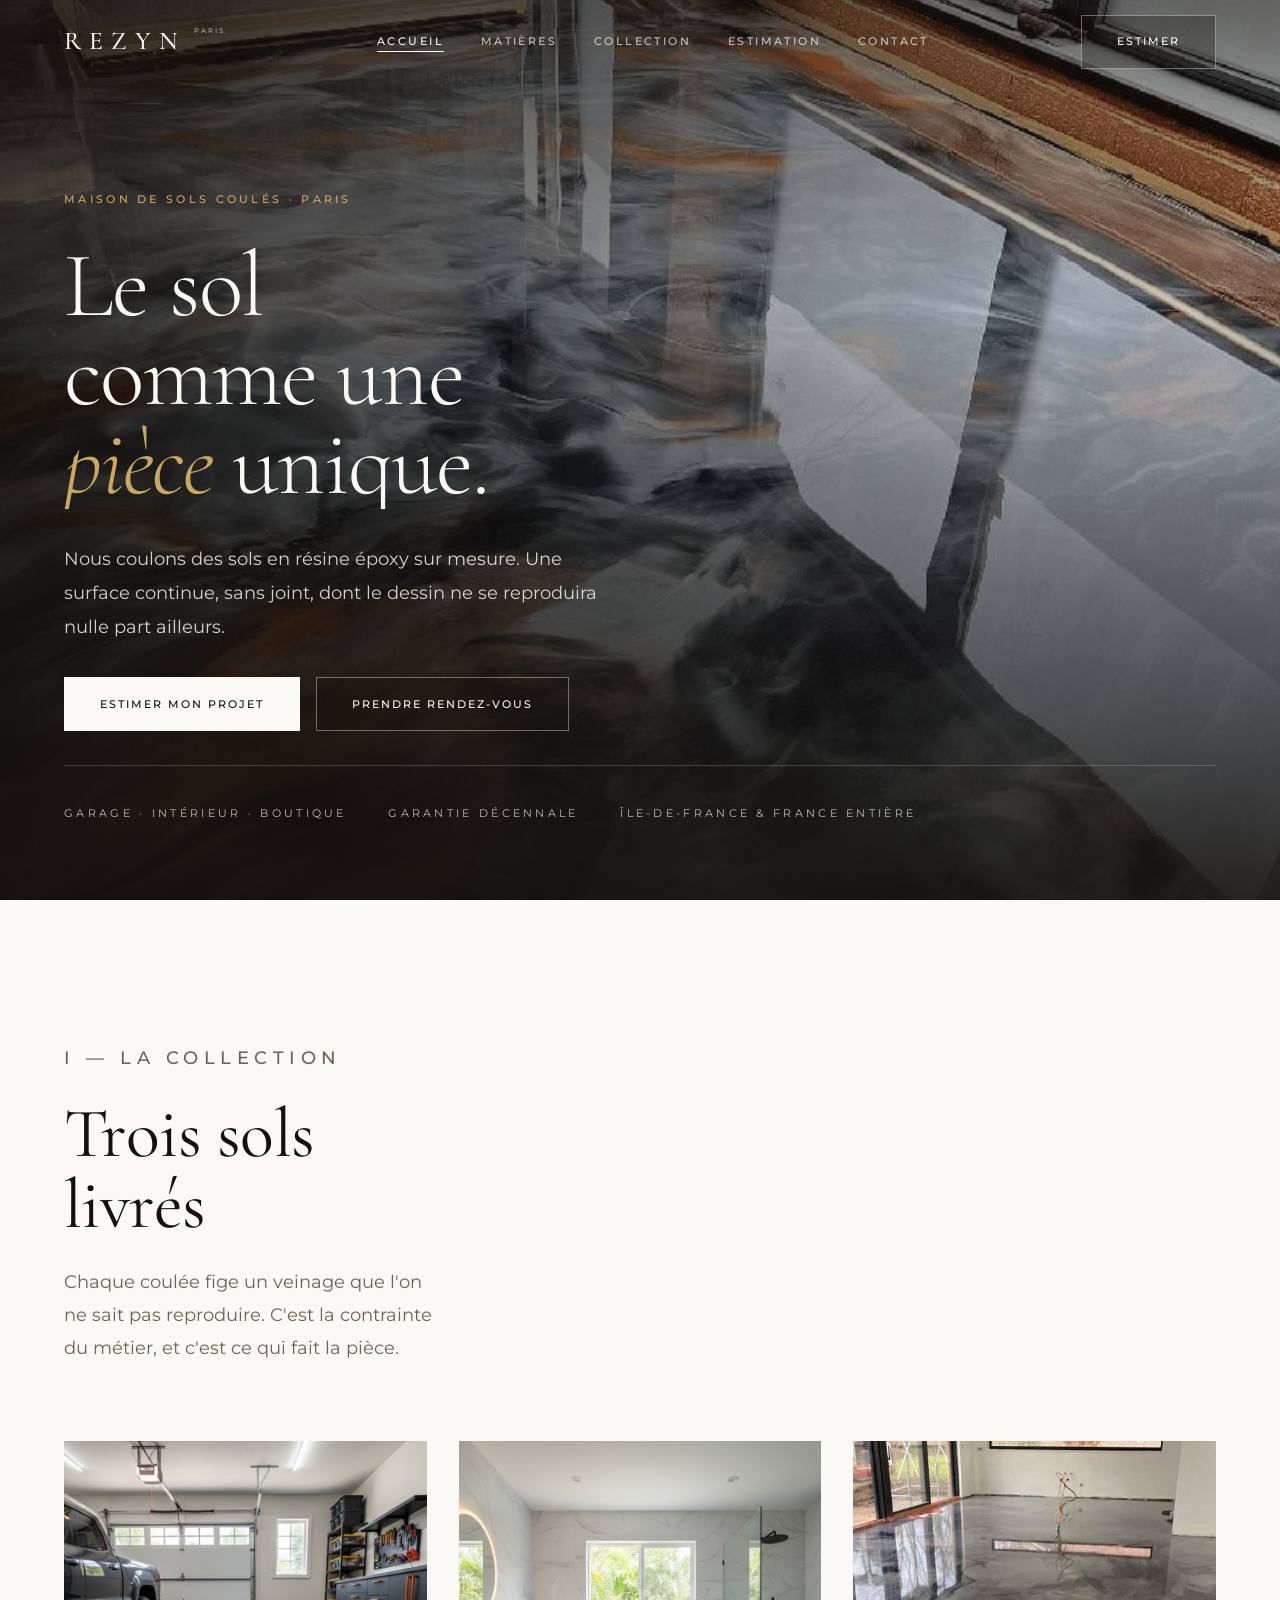
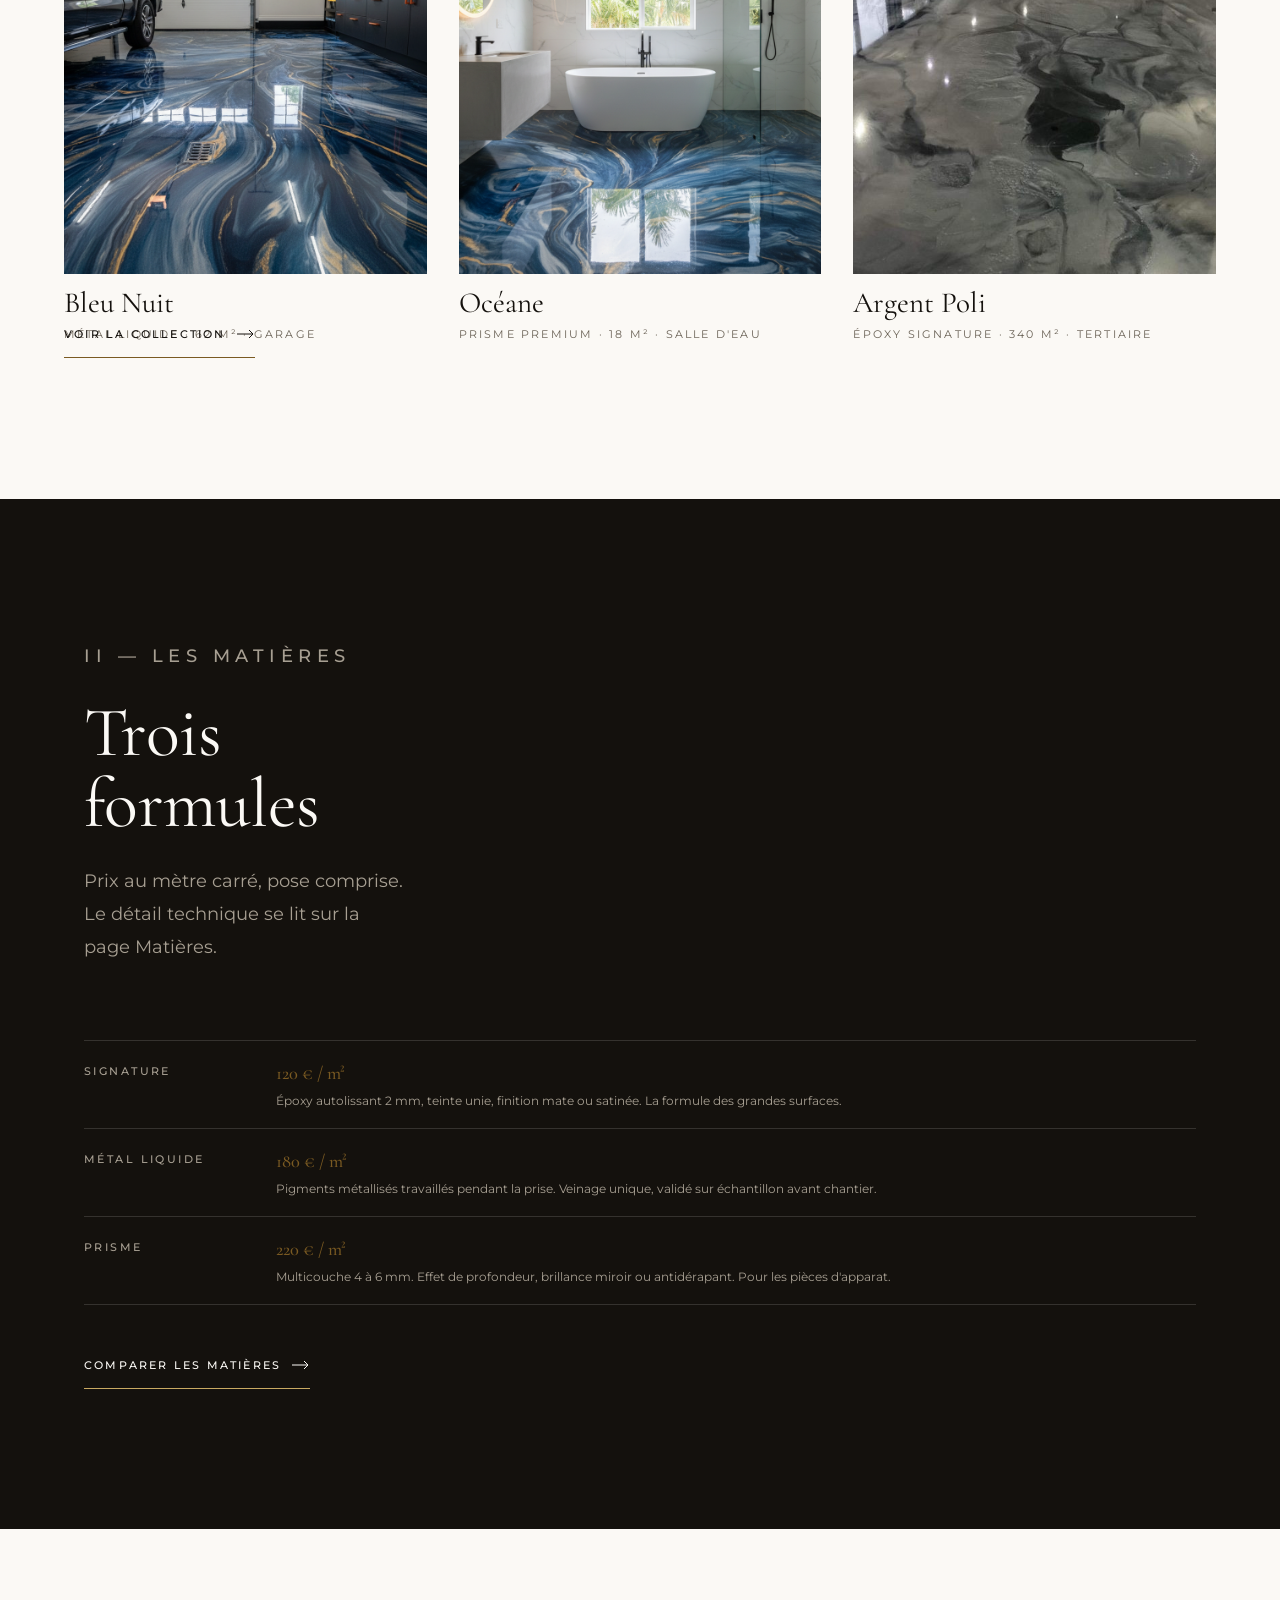
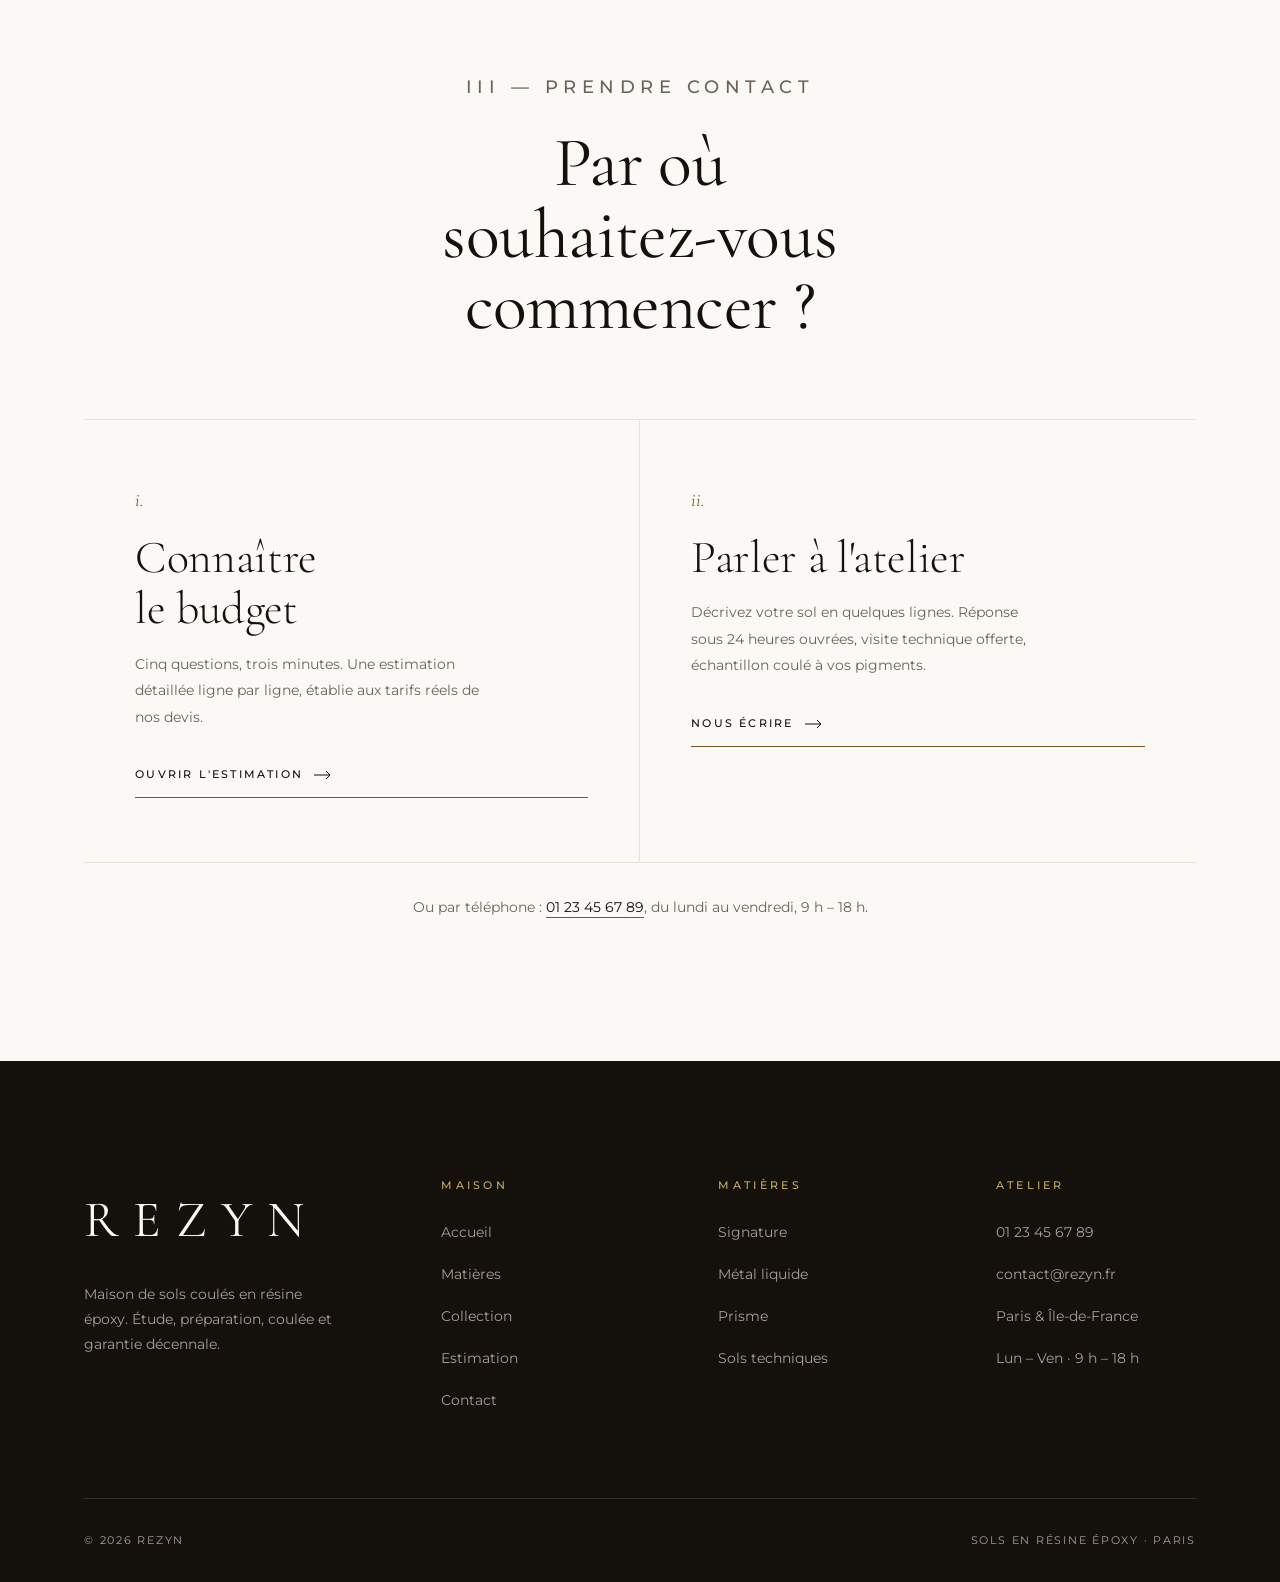
==== commit e5418005: "Site vitrine Rezyn — direction maison de luxe Site statique cinq pages, sans dépendance ni étape de " ====
--- a/index.html
+++ b/index.html
@@ -1,344 +1,298 @@
 <!DOCTYPE html>
-<html lang="fr">
+<html lang="fr" class="no-js">
 <head>
-    <meta charset="UTF-8">
-    <meta name="viewport" content="width=device-width, initial-scale=1.0">
-    <title>Rezyn - Sols en Résine Premium</title>
-
-    <!-- Google Fonts (optionnel) -->
-    <link rel="preconnect" href="https://fonts.googleapis.com">
-    <link rel="preconnect" href="https://fonts.gstatic.com" crossorigin>
-
-    <!-- Lien CSS -->
-    <link rel="stylesheet" href="styles.css">
+<meta charset="UTF-8">
+<meta name="viewport" content="width=device-width, initial-scale=1, viewport-fit=cover">
+<title>Rezyn — Sols en résine, coulés sur mesure</title>
+<meta name="description" content="Maison Rezyn : sols en résine époxy coulés sur mesure. Métal liquide, effet miroir, finitions d'atelier. Étude, coulée et garantie décennale en Île-de-France.">
+<meta name="theme-color" content="#fbf9f5">
+
+<meta property="og:type" content="website">
+<meta property="og:title" content="Rezyn — Sols en résine, coulés sur mesure">
+<meta property="og:description" content="Une surface continue, sans joint, coulée à la main. Garantie dix ans.">
+<meta property="og:image" content="images/salon-cuivre.jpg">
+<meta property="og:locale" content="fr_FR">
+
+<link rel="preconnect" href="https://fonts.googleapis.com">
+<link rel="preconnect" href="https://fonts.gstatic.com" crossorigin>
+<link rel="stylesheet" href="https://fonts.googleapis.com/css2?family=Cormorant+Garamond:ital,wght@0,300;0,400;0,500;0,600;1,300;1,400&family=Montserrat:wght@300;400;500;600&display=swap">
+
+<link rel="stylesheet" href="css/tokens.css">
+<link rel="stylesheet" href="css/base.css">
+<link rel="stylesheet" href="css/components.css">
+<link rel="stylesheet" href="css/sections.css">
+
+<link rel="icon" href="data:image/svg+xml,%3Csvg xmlns='http://www.w3.org/2000/svg' viewBox='0 0 32 32'%3E%3Crect width='32' height='32' fill='%2314110d'/%3E%3Ctext x='16' y='22' font-family='Georgia,serif' font-size='17' fill='%23c9a961' text-anchor='middle'%3ER%3C/text%3E%3C/svg%3E">
 </head>
 <body>
-    <!-- Navigation -->
-    <nav id="navbar">
-        <div class="nav-container">
-            <div class="logo gradient-text">Rezyn</div>
-            <ul class="nav-links">
-                <li><a href="#services">Services</a></li>
-                <li><a href="#galerie">Galerie</a></li>
-                <li><a href="#simulateur">Simulateur</a></li>
-                <li><a href="#contact">Contact</a></li>
-            </ul>
-            <div class="nav-cta">
-                <button class="btn-primary" onclick="document.querySelector('#simulateur').scrollIntoView({behavior: 'smooth'})">Devis gratuit</button>
-            </div>
+
+<a class="skip-link" href="#main">Aller au contenu</a>
+
+<!-- ====================================================== NAVIGATION -->
+<header class="nav nav--over" data-nav>
+  <div class="nav__inner">
+    <a class="brand" href="index.html" aria-label="Rezyn — accueil">
+      Rezyn<small>Paris</small>
+    </a>
+
+    <nav class="nav__links" aria-label="Navigation principale">
+      <a class="nav__link" href="index.html" aria-current="page">Accueil</a>
+      <a class="nav__link" href="finitions.html">Matières</a>
+      <a class="nav__link" href="realisations.html">Collection</a>
+      <a class="nav__link" href="simulateur.html">Estimation</a>
+      <a class="nav__link" href="contact.html">Contact</a>
+    </nav>
+
+    <div class="nav__actions">
+      <a class="btn btn--line" href="simulateur.html">Estimer</a>
+      <button class="nav__toggle" type="button" data-nav-toggle aria-expanded="false" aria-controls="nav-drawer" aria-label="Ouvrir le menu">
+        <i></i><i></i>
+      </button>
+    </div>
+  </div>
+</header>
+
+<div class="nav__drawer" id="nav-drawer" data-nav-drawer>
+  <a href="index.html">Accueil <span>01</span></a>
+  <a href="finitions.html">Matières <span>02</span></a>
+  <a href="realisations.html">Collection <span>03</span></a>
+  <a href="simulateur.html">Estimation <span>04</span></a>
+  <a href="contact.html">Contact <span>05</span></a>
+  <a class="btn btn--solid btn--block" href="simulateur.html">Estimer mon projet</a>
+</div>
+
+<main id="main">
+
+  <!-- ======================================================== HERO -->
+  <section class="hero on-ink">
+    <div class="hero__media">
+      <img src="images/salon-cuivre.jpg" width="800" height="800" fetchpriority="high" decoding="async"
+           alt="Sol en résine noire veinée de cuivre, poli miroir, reflétant les baies vitrées d'un séjour.">
+    </div>
+
+    <div class="hero__inner">
+      <p class="label">Maison de sols coulés · Paris</p>
+
+      <h1 class="hero__title">
+        <span class="line"><span style="--line-delay:150ms">Le sol</span></span>
+        <span class="line"><span style="--line-delay:300ms">comme une</span></span>
+        <span class="line"><span style="--line-delay:450ms"><em>pièce</em> unique.</span></span>
+      </h1>
+
+      <p class="hero__lead">
+        Nous coulons des sols en résine époxy sur mesure. Une surface continue,
+        sans joint, dont le dessin ne se reproduira nulle part ailleurs.
+      </p>
+
+      <div class="hero__actions">
+        <a class="btn btn--solid" href="simulateur.html">Estimer mon projet</a>
+        <a class="btn btn--line" href="contact.html">Prendre rendez-vous</a>
+      </div>
+
+      <ul class="hero__facts">
+        <li>Garage · Intérieur · Boutique</li>
+        <li>Garantie décennale</li>
+        <li>Île-de-France &amp; France entière</li>
+      </ul>
+    </div>
+  </section>
+
+  <!-- ================================================== LA COLLECTION -->
+  <section class="section" id="collection">
+    <div class="container container--wide">
+      <header class="section-head" data-reveal>
+        <p class="label">I — La collection</p>
+        <h2>Trois sols livrés</h2>
+        <p>
+          Chaque coulée fige un veinage que l'on ne sait pas reproduire.
+          C'est la contrainte du métier, et c'est ce qui fait la pièce.
+        </p>
+      </header>
+
+      <div class="collection">
+        <a class="piece" href="realisations.html">
+          <span class="piece__frame" data-veil>
+            <img src="images/garage-bleu-or.png" width="1024" height="1024" loading="lazy" decoding="async"
+                 alt="Garage résidentiel au sol en résine bleu nuit veiné d'or, reflétant un véhicule sombre.">
+          </span>
+          <span class="piece__caption">
+            <span class="piece__name">Bleu Nuit</span>
+            <span class="piece__spec">Métal liquide · 62 m² · Garage</span>
+          </span>
+        </a>
+
+        <a class="piece" href="realisations.html">
+          <span class="piece__frame" data-veil>
+            <img src="images/salle-bain-oceane.png" width="1024" height="1024" loading="lazy" decoding="async"
+                 alt="Salle de bain contemporaine au sol en résine bleu océan veiné d'or et de blanc.">
+          </span>
+          <span class="piece__caption">
+            <span class="piece__name">Océane</span>
+            <span class="piece__spec">Prisme premium · 18 m² · Salle d'eau</span>
+          </span>
+        </a>
+
+        <a class="piece" href="realisations.html">
+          <span class="piece__frame" data-veil>
+            <img src="images/showroom-argent.jpeg" width="960" height="640" loading="lazy" decoding="async"
+                 alt="Vaste plateau de bureaux au sol en résine argent métallisé, continu sur toute la surface.">
+          </span>
+          <span class="piece__caption">
+            <span class="piece__name">Argent Poli</span>
+            <span class="piece__spec">Époxy signature · 340 m² · Tertiaire</span>
+          </span>
+        </a>
+      </div>
+
+      <p style="margin-top:2.5rem" data-reveal>
+        <a class="link" href="realisations.html">
+          Voir la collection
+          <svg width="18" height="10" viewBox="0 0 18 10" fill="none" stroke="currentColor" stroke-width="1" aria-hidden="true"><path d="M0 5h16M12 1l4 4-4 4"/></svg>
+        </a>
+      </p>
+    </div>
+  </section>
+
+  <!-- =================================================== LES MATIÈRES -->
+  <section class="section on-ink" id="matieres">
+    <div class="container">
+      <header class="section-head" data-reveal>
+        <p class="label">II — Les matières</p>
+        <h2>Trois formules</h2>
+        <p>Prix au mètre carré, pose comprise. Le détail technique se lit sur la page Matières.</p>
+      </header>
+
+      <dl class="specs" data-reveal>
+        <div class="spec">
+          <dt>Signature</dt>
+          <dd>
+            <strong>120 € / m²</strong>
+            <small>Époxy autolissant 2 mm, teinte unie, finition mate ou satinée.
+            La formule des grandes surfaces.</small>
+          </dd>
         </div>
-    </nav>
-
-    <!-- Hero Section -->
-    <section class="hero">
-        <div class="hero-badge">
-            <span class="gradient-text">Sols en résine premium</span>
+        <div class="spec">
+          <dt>Métal liquide</dt>
+          <dd>
+            <strong>180 € / m²</strong>
+            <small>Pigments métallisés travaillés pendant la prise. Veinage unique,
+            validé sur échantillon avant chantier.</small>
+          </dd>
         </div>
-        <h1>
-            L'élégance<br>
-            <span class="gradient-text">redéfinie</span>
-        </h1>
-        <p>
-            Créez des espaces exceptionnels avec nos solutions de sols en résine sur mesure, 
-            alliant design contemporain et performance durable.
+        <div class="spec">
+          <dt>Prisme</dt>
+          <dd>
+            <strong>220 € / m²</strong>
+            <small>Multicouche 4 à 6 mm. Effet de profondeur, brillance miroir
+            ou antidérapant. Pour les pièces d'apparat.</small>
+          </dd>
+        </div>
+      </dl>
+
+      <p style="margin-top:2.5rem" data-reveal>
+        <a class="link" href="finitions.html">
+          Comparer les matières
+          <svg width="18" height="10" viewBox="0 0 18 10" fill="none" stroke="currentColor" stroke-width="1" aria-hidden="true"><path d="M0 5h16M12 1l4 4-4 4"/></svg>
+        </a>
+      </p>
+    </div>
+  </section>
+
+  <!-- ==================================================== LES PORTES -->
+  <section class="section" id="commencer">
+    <div class="container">
+      <header class="section-head section-head--center" data-reveal>
+        <p class="label">III — Prendre contact</p>
+        <h2>Par où souhaitez-vous commencer&nbsp;?</h2>
+      </header>
+
+      <div class="doors">
+        <a class="door" href="simulateur.html" data-reveal>
+          <span class="door__num">i.</span>
+          <h3 class="door__title">Connaître le budget</h3>
+          <p class="door__text">
+            Cinq questions, trois minutes. Une estimation détaillée ligne par ligne,
+            établie aux tarifs réels de nos devis.
+          </p>
+          <span class="link">
+            Ouvrir l'estimation
+            <svg width="18" height="10" viewBox="0 0 18 10" fill="none" stroke="currentColor" stroke-width="1" aria-hidden="true"><path d="M0 5h16M12 1l4 4-4 4"/></svg>
+          </span>
+        </a>
+
+        <a class="door" href="contact.html" data-reveal>
+          <span class="door__num">ii.</span>
+          <h3 class="door__title">Parler à l'atelier</h3>
+          <p class="door__text">
+            Décrivez votre sol en quelques lignes. Réponse sous 24 heures ouvrées,
+            visite technique offerte, échantillon coulé à vos pigments.
+          </p>
+          <span class="link">
+            Nous écrire
+            <svg width="18" height="10" viewBox="0 0 18 10" fill="none" stroke="currentColor" stroke-width="1" aria-hidden="true"><path d="M0 5h16M12 1l4 4-4 4"/></svg>
+          </span>
+        </a>
+      </div>
+
+      <p class="doors__aside" data-reveal>
+        Ou par téléphone&nbsp;: <a href="tel:+33123456789">01 23 45 67 89</a>, du lundi au vendredi, 9 h – 18 h.
+      </p>
+    </div>
+  </section>
+
+</main>
+
+<!-- ========================================================= FOOTER -->
+<footer class="footer on-ink">
+  <div class="container">
+    <div class="footer__top">
+      <div>
+        <p class="footer__sign">Rezyn</p>
+        <p style="color:var(--color-ink-muted);font-size:var(--text-sm);max-width:30ch;line-height:1.8">
+          Maison de sols coulés en résine époxy. Étude, préparation, coulée
+          et garantie décennale.
         </p>
-        <button class="btn-primary" onclick="document.querySelector('#simulateur').scrollIntoView({behavior: 'smooth'})">
-            Calculer mon devis →
-        </button>
-
-        <div class="hero-visual">
-            <div class="hero-image">
-                <div class="hero-image-content">
-                    <div class="icon">✨</div>
-                    <p>Excellence & Innovation</p>
-                </div>
-            </div>
-        </div>
-    </section>
-
-    <!-- Services Section -->
-    <section id="services" class="services">
-        <div class="section-header">
-            <h2>Nos expertises</h2>
-            <p>Des solutions adaptées à chaque environnement</p>
-        </div>
-
-        <div class="services-grid">
-            <div class="service-card" data-price="120">
-                <div class="service-image" style="background: linear-gradient(135deg, #f5f7fa 0%, #c3cfe2 100%)"></div>
-                <div class="service-content">
-                    <h3>Résine Époxy Standard</h3>
-                    <p>Solution économique et durable pour tous types d'espaces. Finition mate ou satinée, large choix de couleurs.</p>
-                    <div class="service-price">À partir de 120€/m²</div>
-                </div>
-            </div>
-            <div class="service-card" data-price="180">
-                <div class="service-image" style="background: linear-gradient(135deg, #e0c3fc 0%, #8ec5fc 100%)"></div>
-                <div class="service-content">
-                    <h3>Résine Décorative</h3>
-                    <p>Effets 3D, paillettes, marbré et finitions personnalisées. Transformez vos sols en véritables œuvres d'art.</p>
-                    <div class="service-price">À partir de 180€/m²</div>
-                </div>
-            </div>
-            <div class="service-card" data-price="220">
-                <div class="service-image" style="background: linear-gradient(135deg, #667eea 0%, #764ba2 100%)"></div>
-                <div class="service-content">
-                    <h3>Résine Premium</h3>
-                    <p>Qualité haut de gamme avec résistance maximale. Finitions brillantes, antidérapantes et ultra-résistantes.</p>
-                    <div class="service-price">À partir de 220€/m²</div>
-                </div>
-            </div>
-        </div>
-    </section>
-
-    <!-- Gallery Section -->
-    <section id="galerie" class="gallery">
-        <div class="section-header">
-            <h2>Nos réalisations</h2>
-            <p>Découvrez nos projets qui inspirent</p>
-        </div>
-
-        <div class="gallery-grid">
-            <div class="gallery-item">
-                <div class="gallery-image" style="background: linear-gradient(135deg, #667eea 0%, #764ba2 100%)">
-                    🏠
-                </div>
-                <div class="gallery-overlay">
-                    <div class="gallery-info">
-                        <h3>Villa Moderne Paris 16ème</h3>
-                        <p>Résine époxy brillante - 150m²</p>
-                    </div>
-                </div>
-            </div>
-
-            <div class="gallery-item">
-                <div class="gallery-image" style="background: linear-gradient(135deg, #f093fb 0%, #f5576c 100%)">
-                    🏢
-                </div>
-                <div class="gallery-overlay">
-                    <div class="gallery-info">
-                        <h3>Showroom Luxe</h3>
-                        <p>Résine décorative effet 3D - 200m²</p>
-                    </div>
-                </div>
-            </div>
-
-            <div class="gallery-item">
-                <div class="gallery-image" style="background: linear-gradient(135deg, #4facfe 0%, #00f2fe 100%)">
-                    🏭
-                </div>
-                <div class="gallery-overlay">
-                    <div class="gallery-info">
-                        <h3>Usine Pharmaceutique</h3>
-                        <p>Résine industrielle antidérapante - 800m²</p>
-                    </div>
-                </div>
-            </div>
-
-            <div class="gallery-item">
-                <div class="gallery-image" style="background: linear-gradient(135deg, #fa709a 0%, #fee140 100%)">
-                    🏠
-                </div>
-                <div class="gallery-overlay">
-                    <div class="gallery-info">
-                        <h3>Loft Parisien</h3>
-                        <p>Résine effet béton ciré - 120m²</p>
-                    </div>
-                </div>
-            </div>
-
-            <div class="gallery-item">
-                <div class="gallery-image" style="background: linear-gradient(135deg, #30cfd0 0%, #330867 100%)">
-                    🏪
-                </div>
-                <div class="gallery-overlay">
-                    <div class="gallery-info">
-                        <h3>Boutique de Mode</h3>
-                        <p>Résine paillettes or - 80m²</p>
-                    </div>
-                </div>
-            </div>
-
-            <div class="gallery-item">
-                <div class="gallery-image" style="background: linear-gradient(135deg, #a8edea 0%, #fed6e3 100%)">
-                    🏋️
-                </div>
-                <div class="gallery-overlay">
-                    <div class="gallery-info">
-                        <h3>Salle de Sport Premium</h3>
-                        <p>Résine anti-choc renforcée - 300m²</p>
-                    </div>
-                </div>
-            </div>
-        </div>
-    </section>
-
-    <!-- Simulator Section -->
-    <section id="simulateur" class="simulator">
-        <div class="section-header">
-            <h2>Simulateur de devis</h2>
-            <p>Estimez instantanément le coût de votre projet</p>
-        </div>
-
-        <div class="simulator-container">
-            <form id="quoteForm">
-                <div class="form-group">
-                    <label for="surfaceType">Type de surface</label>
-                    <select id="surfaceType" onchange="calculateQuote()">
-                        <option value="120">Résine Époxy Standard - 120€/m²</option>
-                        <option value="180">Résine Décorative - 180€/m²</option>
-                        <option value="220">Résine Premium - 220€/m²</option>
-                    </select>
-                </div>
-
-                <div class="form-group">
-                    <label for="surface">Surface (m²) : <span id="surfaceValue">50</span> m²</label>
-                    <div class="slider-container">
-                        <input type="range" id="surface" class="slider" min="10" max="500" value="50" oninput="updateSurfaceValue(); calculateQuote()">
-                        <div class="slider-value">
-                            <span>10 m²</span>
-                            <span>500 m²</span>
-                        </div>
-                    </div>
-                </div>
-
-                <div class="form-group">
-                    <label for="preparation">Préparation du sol</label>
-                    <select id="preparation" onchange="calculateQuote()">
-                        <option value="0">Surface déjà préparée</option>
-                        <option value="15">Préparation légère - +15€/m²</option>
-                        <option value="30">Préparation complète - +30€/m²</option>
-                        <option value="50">Rénovation importante - +50€/m²</option>
-                    </select>
-                </div>
-
-                <div class="form-group">
-                    <label for="finition">Finition</label>
-                    <select id="finition" onchange="calculateQuote()">
-                        <option value="0">Standard (inclus)</option>
-                        <option value="20">Antidérapante - +20€/m²</option>
-                        <option value="35">Brillance haute - +35€/m²</option>
-                        <option value="45">Effet 3D/Métallisé - +45€/m²</option>
-                    </select>
-                </div>
-
-                <div class="result-card" id="resultCard">
-                    <div class="result-label">Estimation de votre projet</div>
-                    <div class="result-price" id="totalPrice">6 000€</div>
-                    <div class="result-detail">
-                        <div class="result-breakdown">
-                            <div class="breakdown-item">
-                                <div class="breakdown-label">Surface totale</div>
-                                <div class="breakdown-value" id="resultSurface">50 m²</div>
-                            </div>
-                            <div class="breakdown-item">
-                                <div class="breakdown-label">Prix au m²</div>
-                                <div class="breakdown-value" id="resultPricePerM2">120€/m²</div>
-                            </div>
-                        </div>
-                    </div>
-                    <p style="margin-top: 1.5rem; font-size: 0.875rem; opacity: 0.85;">
-                        ✓ Devis gratuit et sans engagement<br>
-                        ✓ Intervention sous 48h<br>
-                        ✓ Garantie 10 ans
-                    </p>
-                </div>
-            </form>
-        </div>
-    </section>
-
-    <!-- Stats Section -->
-    <section class="stats">
-        <div class="stats-container">
-            <div>
-                <div class="stat-number">15+</div>
-                <div class="stat-label">Années d'expérience</div>
-            </div>
-            <div>
-                <div class="stat-number">500+</div>
-                <div class="stat-label">Projets réalisés</div>
-            </div>
-            <div>
-                <div class="stat-number">98%</div>
-                <div class="stat-label">Clients satisfaits</div>
-            </div>
-        </div>
-    </section>
-
-    <!-- Contact Section -->
-    <section id="contact" class="contact">
-        <h2>Parlons de votre projet</h2>
-        <p>Notre équipe est prête à donner vie à vos idées</p>
-
-        <div class="contact-grid">
-            <div class="contact-card">
-                <div class="contact-icon">📞</div>
-                <div class="contact-title">Téléphone</div>
-                <div class="contact-detail">01 23 45 67 89</div>
-            </div>
-            <div class="contact-card">
-                <div class="contact-icon">📧</div>
-                <div class="contact-title">Email</div>
-                <div class="contact-detail">contact@rezyn.fr</div>
-            </div>
-            <div class="contact-card">
-                <div class="contact-icon">📍</div>
-                <div class="contact-title">Adresse</div>
-                <div class="contact-detail">Paris, France</div>
-            </div>
-        </div>
-    </section>
-
-    <!-- Footer -->
-    <footer>
-        <div class="logo gradient-text">Rezyn</div>
-        <p>© 2025 Rezyn. Tous droits réservés.</p>
-    </footer>
-
-    <script>
-        // Navbar scroll effect
-        window.addEventListener('scroll', function() {
-            const navbar = document.getElementById('navbar');
-            if (window.scrollY > 50) {
-                navbar.classList.add('scrolled');
-            } else {
-                navbar.classList.remove('scrolled');
-            }
-        });
-
-        // Update surface value display
-        function updateSurfaceValue() {
-            const surface = document.getElementById('surface').value;
-            document.getElementById('surfaceValue').textContent = surface;
-        }
-
-        // Calculate quote
-        function calculateQuote() {
-            const surfaceType = parseFloat(document.getElementById('surfaceType').value);
-            const surface = parseFloat(document.getElementById('surface').value);
-            const preparation = parseFloat(document.getElementById('preparation').value);
-            const finition = parseFloat(document.getElementById('finition').value);
-
-            const pricePerM2 = surfaceType + preparation + finition;
-            const totalPrice = pricePerM2 * surface;
-
-            // Apply volume discount
-            let discount = 0;
-            if (surface >= 100) discount = 0.10;
-            else if (surface >= 50) discount = 0.05;
-
-            const finalPrice = totalPrice * (1 - discount);
-
-            // Update display
-            document.getElementById('totalPrice').textContent = 
-                new Intl.NumberFormat('fr-FR', { style: 'currency', currency: 'EUR', maximumFractionDigits: 0 }).format(finalPrice);
-            document.getElementById('resultSurface').textContent = surface + ' m²';
-            document.getElementById('resultPricePerM2').textContent = 
-                new Intl.NumberFormat('fr-FR', { style: 'currency', currency: 'EUR', maximumFractionDigits: 0 }).format(pricePerM2) + '/m²';
-        }
-
-        // Initialize calculator
-        calculateQuote();
-    </script>
+      </div>
+
+      <div>
+        <p class="footer__title">Maison</p>
+        <ul class="footer__list">
+          <li><a href="index.html">Accueil</a></li>
+          <li><a href="finitions.html">Matières</a></li>
+          <li><a href="realisations.html">Collection</a></li>
+          <li><a href="simulateur.html">Estimation</a></li>
+          <li><a href="contact.html">Contact</a></li>
+        </ul>
+      </div>
+
+      <div>
+        <p class="footer__title">Matières</p>
+        <ul class="footer__list">
+          <li><a href="finitions.html#signature">Signature</a></li>
+          <li><a href="finitions.html#metal">Métal liquide</a></li>
+          <li><a href="finitions.html#prisme">Prisme</a></li>
+          <li><a href="finitions.html#industriel">Sols techniques</a></li>
+        </ul>
+      </div>
+
+      <div>
+        <p class="footer__title">Atelier</p>
+        <ul class="footer__list">
+          <li><a href="tel:+33123456789">01 23 45 67 89</a></li>
+          <li><a href="mailto:contact@rezyn.fr">contact@rezyn.fr</a></li>
+          <li><span>Paris &amp; Île-de-France</span></li>
+          <li><span>Lun – Ven · 9 h – 18 h</span></li>
+        </ul>
+      </div>
+    </div>
+
+    <div class="footer__bottom">
+      <p>© <span data-year>2026</span> Rezyn</p>
+      <p>Sols en résine époxy · Paris</p>
+    </div>
+  </div>
+</footer>
+
+<script src="js/core.js" defer></script>
 </body>
 </html>
--- a/css/tokens.css
+++ b/css/tokens.css
@@ -0,0 +1,147 @@
+/* ===========================================================================
+   REZYN — Design Tokens
+   Architecture 3 couches : Primitive → Sémantique → Composant
+
+   Direction : maison de luxe. Ivoire, encre, bronze. Pas de bleu, pas de néon,
+   pas de dégradé sur le texte. Le luxe se joue sur l'espace, la typographie
+   et la finesse des filets — jamais sur l'effet.
+   =========================================================================== */
+
+:root {
+  /* ---------------------------------------------------------------------
+     1. PRIMITIVES — valeurs brutes, jamais utilisées directement en UI
+     --------------------------------------------------------------------- */
+
+  /* Ivoire — le papier de la maison */
+  --ivory-50: #fbf9f5;
+  --ivory-100: #f7f4ed;
+  --ivory-200: #f3efe7;
+  --ivory-300: #e9e3d7;
+  --ivory-400: #ddd5c5;
+
+  /* Encre — texte et salles sombres */
+  --ink-900: #14110d;
+  --ink-800: #1d1913;
+  --ink-700: #3a342c;
+  --ink-600: #4e4739;
+  --ink-500: #6b6357;
+  --ink-400: #8b8375;
+
+  /* Sur fond d'encre */
+  --sand-200: #c4bdb0;
+  --sand-300: #a79f92;
+
+  /* Bronze — l'unique métal, employé avec parcimonie */
+  --bronze-700: #5f4516;
+  --bronze-600: #7a5a22;
+  --bronze-500: #96723a;
+  --bronze-400: #b08f52;
+  --bronze-300: #c9a961;
+
+  /* États */
+  --rouge-700: #8f2f24;
+  --vert-700: #3c5f3a;
+
+  /* Rayons — le luxe est angulaire. Quasi aucun arrondi. */
+  --radius-none: 0;
+  --radius-xs: 1px;
+  --radius-sm: 2px;
+  --radius-md: 3px;
+  --radius-full: 999px;
+
+  /* Espacement — amples, c'est le vide qui signale la valeur */
+  --space-1: 0.25rem;
+  --space-2: 0.5rem;
+  --space-3: 0.75rem;
+  --space-4: 1rem;
+  --space-5: 1.5rem;
+  --space-6: 2rem;
+  --space-7: 3rem;
+  --space-8: 4.5rem;
+  --space-9: 7rem;
+  --space-10: 10rem;
+
+  /* Échelle typographique fluide */
+  --text-2xs: 0.6875rem;
+  --text-xs: 0.75rem;
+  --text-sm: 0.875rem;
+  --text-base: 1rem;
+  --text-md: clamp(1.02rem, 0.97rem + 0.24vw, 1.15rem);
+  --text-lg: clamp(1.35rem, 1.18rem + 0.8vw, 1.85rem);
+  --text-xl: clamp(1.75rem, 1.35rem + 1.9vw, 3rem);
+  --text-2xl: clamp(2.3rem, 1.5rem + 3.6vw, 4.6rem);
+  --text-3xl: clamp(2.6rem, 1.4rem + 4.4vw, 5.2rem);
+  --text-4xl: clamp(2.9rem, 1.3rem + 5.6vw, 6.4rem);
+
+  /* Familles — sérif haute finesse pour la voix, grotesque sobre pour le service */
+  --font-display: 'Cormorant Garamond', 'Iowan Old Style', Georgia, serif;
+  --font-body: 'Montserrat', 'Segoe UI', system-ui, sans-serif;
+
+  /* Mouvement — lent, sans rebond. Rien ne doit sembler pressé. */
+  --dur-fast: 240ms;
+  --dur-base: 420ms;
+  --dur-slow: 780ms;
+  --dur-scene: 1200ms;
+  --ease-out: cubic-bezier(0.16, 1, 0.3, 1);
+  --ease-in-out: cubic-bezier(0.65, 0, 0.35, 1);
+
+  /* ---------------------------------------------------------------------
+     2. SÉMANTIQUES — le vocabulaire de l'interface
+     --------------------------------------------------------------------- */
+  --color-bg: var(--ivory-50);
+  --color-bg-alt: var(--ivory-200);
+  --color-surface: var(--ivory-100);
+
+  --color-fg: var(--ink-900);          /* 17.9:1 sur ivoire */
+  --color-fg-soft: var(--ink-700);     /* 11.7:1 */
+  --color-fg-muted: var(--ink-500);    /*  5.6:1 */
+
+  --color-rule: var(--ivory-300);      /* filets fins */
+  --color-rule-strong: var(--ivory-400);
+
+  --color-accent: var(--bronze-600);   /* 6.0:1 en texte sur ivoire */
+  --color-on-accent: var(--ivory-50);
+
+  --color-danger: var(--rouge-700);
+  --color-success: var(--vert-700);
+  --color-ring: var(--bronze-600);
+
+  /* Salles sombres : galeries et pieds de page */
+  --color-ink-bg: var(--ink-900);
+  --color-ink-fg: var(--ivory-50);
+  --color-ink-muted: var(--sand-300);  /* 7.2:1 sur encre */
+  --color-ink-rule: rgba(251, 249, 245, 0.14);
+  --color-ink-accent: var(--bronze-300); /* 8.4:1 sur encre */
+
+  /* Ombres — presque inexistantes, une maison n'a pas besoin de relief */
+  --elev-1: 0 1px 2px rgba(20, 17, 13, 0.04);
+  --elev-2: 0 18px 40px -28px rgba(20, 17, 13, 0.22);
+  --elev-3: 0 40px 80px -48px rgba(20, 17, 13, 0.3);
+
+  /* Mise en page */
+  --container: 1240px;
+  --container-narrow: 760px;
+  --container-wide: 1520px;
+  --gutter: clamp(1.25rem, 5vw, 4.5rem);
+  --nav-h: 84px;
+
+  /* Échelle z-index explicite */
+  --z-base: 0;
+  --z-raised: 10;
+  --z-nav: 100;
+  --z-overlay: 500;
+  --z-top: 1000;
+
+  /* ---------------------------------------------------------------------
+     3. COMPOSANTS
+     --------------------------------------------------------------------- */
+  --btn-height: 54px;
+  --btn-padding-x: 2.2rem;
+  --btn-radius: var(--radius-none);
+  --btn-tracking: 0.18em;
+
+  --field-height: 54px;
+  --field-radius: var(--radius-none);
+
+  --label-tracking: 0.3em;
+}
--- a/css/base.css
+++ b/css/base.css
@@ -0,0 +1,300 @@
+/* ===========================================================================
+   REZYN — Base : reset, typographie, rythme, accessibilité
+   =========================================================================== */
+
+*,
+*::before,
+*::after {
+  box-sizing: border-box;
+}
+
+* {
+  margin: 0;
+  padding: 0;
+}
+
+html {
+  -webkit-text-size-adjust: 100%;
+  scroll-behavior: smooth;
+  scroll-padding-top: calc(var(--nav-h) + 2rem);
+}
+
+body {
+  min-height: 100dvh;
+  background: var(--color-bg);
+  color: var(--color-fg);
+  font-family: var(--font-body);
+  font-size: var(--text-base);
+  font-weight: 400;
+  line-height: 1.75;
+  overflow-x: hidden;
+  -webkit-font-smoothing: antialiased;
+  text-rendering: optimizeLegibility;
+}
+
+body.is-locked {
+  overflow: hidden;
+}
+
+/* Typographie ------------------------------------------------------------- */
+h1, h2, h3, h4 {
+  font-family: var(--font-display);
+  font-weight: 400;          /* le sérif porte seul, sans graisse */
+  line-height: 1.02;
+  letter-spacing: -0.008em;
+  text-wrap: balance;
+}
+
+h1 { font-size: var(--text-3xl); }
+h2 { font-size: var(--text-2xl); }
+h3 { font-size: var(--text-xl); }
+h4 { font-size: var(--text-lg); }
+
+p {
+  text-wrap: pretty;
+  overflow-wrap: anywhere;
+}
+
+a {
+  color: inherit;
+  text-decoration: none;
+}
+
+img,
+svg,
+video {
+  display: block;
+  max-width: 100%;
+  height: auto;
+}
+
+ul, ol {
+  list-style: none;
+}
+
+button,
+input,
+select,
+textarea {
+  font: inherit;
+  color: inherit;
+}
+
+button {
+  background: none;
+  border: none;
+  cursor: pointer;
+}
+
+fieldset { border: 0; min-width: 0; }
+legend { padding: 0; }
+output { display: inline-block; }
+
+::selection {
+  background: var(--ink-900);
+  color: var(--ivory-50);
+}
+
+/* Focus visible ------------------------------------------------------------ */
+:focus-visible {
+  outline: 2px solid var(--color-ring);
+  outline-offset: 4px;
+}
+
+.on-ink :focus-visible {
+  outline-color: var(--color-ink-accent);
+}
+
+/* Lien d'évitement --------------------------------------------------------- */
+.skip-link {
+  position: absolute;
+  top: 0;
+  left: 50%;
+  translate: -50% -140%;
+  z-index: var(--z-top);
+  padding: 0.9rem 1.6rem;
+  background: var(--ink-900);
+  color: var(--ivory-50);
+  font-size: var(--text-xs);
+  letter-spacing: var(--label-tracking);
+  text-transform: uppercase;
+  transition: translate var(--dur-fast) var(--ease-out);
+}
+
+.skip-link:focus-visible { translate: -50% 0; }
+
+/* Layout ------------------------------------------------------------------- */
+.container {
+  width: 100%;
+  max-width: var(--container);
+  margin-inline: auto;
+  padding-inline: var(--gutter);
+}
+
+.container--narrow { max-width: var(--container-narrow); }
+.container--wide { max-width: var(--container-wide); }
+
+.section {
+  padding-block: clamp(5rem, 11vw, 11rem);
+  position: relative;
+}
+
+.section--tight { padding-block: clamp(3.5rem, 7vw, 7rem); }
+
+/* Salle sombre : galerie, pied de page */
+.on-ink {
+  background: var(--color-ink-bg);
+  color: var(--color-ink-fg);
+}
+
+.on-ink h1,
+.on-ink h2,
+.on-ink h3,
+.on-ink h4 { color: var(--color-ink-fg); }
+
+.on-ink .label { color: var(--color-ink-accent); }
+.on-ink .lead,
+.on-ink .section-head p { color: var(--color-ink-muted); }
+.on-ink .rule { background: var(--color-ink-rule); }
+
+.visually-hidden {
+  position: absolute !important;
+  width: 1px;
+  height: 1px;
+  margin: -1px;
+  padding: 0;
+  overflow: hidden;
+  clip: rect(0 0 0 0);
+  clip-path: inset(50%);
+  white-space: nowrap;
+  border: 0;
+}
+
+/* Filet fin ---------------------------------------------------------------- */
+.rule {
+  height: 1px;
+  width: 100%;
+  background: var(--color-rule);
+  border: 0;
+}
+
+/* Surtitre : petites capitales espacées. Jamais de couleur vive. ----------- */
+.label {
+  display: block;
+  font-family: var(--font-body);
+  font-size: var(--text-2xs);
+  font-weight: 500;
+  letter-spacing: var(--label-tracking);
+  text-transform: uppercase;
+  color: var(--color-fg-muted);
+}
+
+.label--accent { color: var(--color-accent); }
+
+/* Numérotation de section, en sérif italique */
+.numeral {
+  font-family: var(--font-display);
+  font-style: italic;
+  font-size: var(--text-md);
+  color: var(--color-accent);
+}
+
+.section-head {
+  display: grid;
+  gap: var(--space-5);
+  max-width: 34ch;
+  margin-bottom: clamp(3rem, 6vw, 5.5rem);
+}
+
+.section-head p {
+  color: var(--color-fg-muted);
+  font-size: var(--text-md);
+  max-width: 48ch;
+  line-height: 1.8;
+}
+
+.section-head--center {
+  justify-items: center;
+  text-align: center;
+  max-width: 44ch;
+  margin-inline: auto;
+}
+
+.lead {
+  font-size: var(--text-md);
+  line-height: 1.85;
+  color: var(--color-fg-soft);
+  max-width: 52ch;
+}
+
+/* Le sérif en grand, pour les phrases qui portent */
+.display {
+  font-family: var(--font-display);
+  font-size: var(--text-xl);
+  font-weight: 400;
+  line-height: 1.18;
+  letter-spacing: -0.01em;
+}
+
+.display em {
+  font-style: italic;
+  color: var(--color-accent);
+}
+
+.on-ink .display em { color: var(--color-ink-accent); }
+
+/* Révélation au défilement : fondu lent, aucun rebond ---------------------- */
+[data-reveal] {
+  opacity: 0;
+  transform: translate3d(0, 22px, 0);
+  transition:
+    opacity var(--dur-scene) var(--ease-out),
+    transform var(--dur-scene) var(--ease-out);
+  transition-delay: var(--reveal-delay, 0ms);
+}
+
+[data-reveal].is-revealed {
+  opacity: 1;
+  transform: none;
+}
+
+.no-js [data-reveal] { opacity: 1; transform: none; }
+
+/* Voile d'image qui se retire lentement */
+[data-veil] {
+  position: relative;
+  overflow: hidden;
+}
+
+[data-veil]::after {
+  content: '';
+  position: absolute;
+  inset: 0;
+  background: var(--color-bg);
+  transform-origin: 100% 50%;
+  transition: transform var(--dur-scene) var(--ease-in-out);
+  transition-delay: var(--reveal-delay, 0ms);
+  z-index: 2;
+}
+
+[data-veil].is-revealed::after { transform: scaleX(0); }
+
+.on-ink [data-veil]::after { background: var(--color-ink-bg); }
+
+.no-js [data-veil]::after { display: none; }
+
+@media (prefers-reduced-motion: reduce) {
+  html { scroll-behavior: auto; }
+
+  *,
+  *::before,
+  *::after {
+    animation-duration: 0.001ms !important;
+    animation-iteration-count: 1 !important;
+    transition-duration: 0.001ms !important;
+    scroll-behavior: auto !important;
+  }
+
+  [data-reveal] { opacity: 1; transform: none; }
+  [data-veil]::after { display: none; }
+}
--- a/css/components.css
+++ b/css/components.css
@@ -0,0 +1,717 @@
+/* ===========================================================================
+   REZYN — Composants
+   =========================================================================== */
+
+/* ------------------------------------------------------------------ Navigation */
+.nav {
+  position: fixed;
+  top: 0;
+  inset-inline: 0;
+  z-index: var(--z-nav);
+  height: var(--nav-h);
+  display: flex;
+  align-items: center;
+  transition: background-color var(--dur-base) var(--ease-out),
+              border-color var(--dur-base) var(--ease-out),
+              color var(--dur-base) var(--ease-out);
+  border-bottom: 1px solid transparent;
+}
+
+/* Au-dessus d'un visuel plein cadre, la barre est en ivoire sur transparent */
+.nav--over {
+  color: var(--ivory-50);
+}
+
+.nav.is-stuck {
+  background: var(--color-bg);
+  color: var(--color-fg);
+  border-bottom-color: var(--color-rule);
+}
+
+.nav__inner {
+  width: 100%;
+  max-width: var(--container-wide);
+  margin-inline: auto;
+  padding-inline: var(--gutter);
+  display: flex;
+  align-items: center;
+  justify-content: space-between;
+  gap: var(--space-5);
+}
+
+.brand {
+  display: inline-flex;
+  align-items: baseline;
+  gap: 0.5rem;
+  font-family: var(--font-display);
+  font-size: 1.6rem;
+  font-weight: 500;
+  letter-spacing: 0.32em;
+  text-transform: uppercase;
+  padding-block: 0.4rem;
+}
+
+.brand small {
+  font-family: var(--font-body);
+  font-size: 0.42rem;
+  font-weight: 500;
+  letter-spacing: 0.3em;
+  opacity: 0.6;
+  align-self: flex-start;
+  padding-top: 0.35rem;
+}
+
+.nav__links {
+  display: flex;
+  align-items: center;
+  gap: clamp(0.5rem, 2vw, 1.6rem);
+}
+
+.nav__link {
+  position: relative;
+  display: inline-flex;
+  align-items: center;
+  min-height: 44px;
+  padding-inline: 0.35rem;
+  font-size: var(--text-2xs);
+  font-weight: 500;
+  letter-spacing: 0.22em;
+  text-transform: uppercase;
+  opacity: 0.72;
+  transition: opacity var(--dur-fast) var(--ease-out);
+}
+
+.nav__link:hover { opacity: 1; }
+
+.nav__link::after {
+  content: '';
+  position: absolute;
+  left: 0.35rem;
+  right: 0.35rem;
+  bottom: 12px;
+  height: 1px;
+  background: currentColor;
+  scale: 0 1;
+  transform-origin: 0 50%;
+  transition: scale var(--dur-base) var(--ease-out);
+}
+
+.nav__link:hover::after,
+.nav__link:focus-visible::after { scale: 1 1; }
+
+.nav__link[aria-current='page'] { opacity: 1; }
+.nav__link[aria-current='page']::after { scale: 1 1; }
+
+.nav__actions {
+  display: flex;
+  align-items: center;
+  gap: var(--space-4);
+}
+
+.nav__toggle {
+  display: none;
+  width: 44px;
+  height: 44px;
+  place-items: center;
+  gap: 5px;
+  color: inherit;
+}
+
+.nav__toggle i {
+  display: block;
+  width: 22px;
+  height: 1px;
+  background: currentColor;
+  transition: transform var(--dur-base) var(--ease-out), opacity var(--dur-fast) linear;
+}
+
+.nav__toggle[aria-expanded='true'] i:first-child { transform: translateY(3px) rotate(45deg); }
+.nav__toggle[aria-expanded='true'] i:last-child { transform: translateY(-3px) rotate(-45deg); }
+
+/* Panneau mobile : plein écran, comme un rideau */
+.nav__drawer {
+  position: fixed;
+  inset: 0;
+  z-index: calc(var(--z-nav) - 1);
+  padding: calc(var(--nav-h) + 3rem) var(--gutter) var(--space-8);
+  background: var(--color-bg);
+  display: grid;
+  align-content: start;
+  gap: 0;
+  opacity: 0;
+  visibility: hidden;
+  transition: opacity var(--dur-base) var(--ease-out), visibility var(--dur-base);
+}
+
+.nav__drawer.is-open { opacity: 1; visibility: visible; }
+
+.nav__drawer a {
+  display: flex;
+  align-items: baseline;
+  justify-content: space-between;
+  gap: var(--space-4);
+  padding-block: var(--space-4);
+  border-bottom: 1px solid var(--color-rule);
+  font-family: var(--font-display);
+  font-size: clamp(1.8rem, 8vw, 2.6rem);
+  color: var(--color-fg);
+}
+
+.nav__drawer a span {
+  font-family: var(--font-body);
+  font-size: var(--text-2xs);
+  letter-spacing: 0.24em;
+  color: var(--color-accent);
+}
+
+.nav__drawer .btn { margin-top: var(--space-6); }
+
+@media (max-width: 1040px) {
+  .nav__links { display: none; }
+  .nav__toggle { display: grid; }
+  .nav__actions .btn { display: none; }
+}
+
+@media (min-width: 1041px) {
+  .nav__drawer { display: none; }
+}
+
+/* --------------------------------------------------------------------- Boutons */
+.btn {
+  position: relative;
+  display: inline-flex;
+  align-items: center;
+  justify-content: center;
+  gap: 0.9rem;
+  min-height: var(--btn-height);
+  padding-inline: var(--btn-padding-x);
+  border-radius: var(--btn-radius);
+  font-family: var(--font-body);
+  font-size: var(--text-2xs);
+  font-weight: 500;
+  letter-spacing: var(--btn-tracking);
+  text-transform: uppercase;
+  text-align: center;
+  cursor: pointer;
+  touch-action: manipulation;
+  transition: background-color var(--dur-base) var(--ease-out),
+              color var(--dur-base) var(--ease-out),
+              border-color var(--dur-base) var(--ease-out);
+}
+
+.btn svg { flex: none; }
+
+.btn:disabled,
+.btn[aria-disabled='true'] { opacity: 0.4; cursor: not-allowed; }
+
+/* Plein encre : l'action principale, une seule par écran */
+.btn--solid {
+  background: var(--ink-900);
+  color: var(--ivory-50);
+  border: 1px solid var(--ink-900);
+}
+
+.btn--solid:hover {
+  background: var(--bronze-600);
+  border-color: var(--bronze-600);
+}
+
+/* Filet : l'action secondaire */
+.btn--line {
+  background: transparent;
+  color: var(--color-fg);
+  border: 1px solid var(--color-rule-strong);
+}
+
+.btn--line:hover {
+  border-color: var(--ink-900);
+}
+
+.on-ink .btn--line,
+.nav--over .btn--line {
+  color: var(--ivory-50);
+  border-color: rgba(251, 249, 245, 0.38);
+  /* Voile d'encre : au-dessus d'une photographie, le libellé doit rester
+     lisible même sur une zone claire du visuel. */
+  background: rgba(20, 17, 13, 0.3);
+}
+
+.on-ink .btn--line:hover,
+.nav--over .btn--line:hover {
+  border-color: var(--ivory-50);
+  background: rgba(251, 249, 245, 0.08);
+}
+
+.on-ink .btn--solid {
+  background: var(--ivory-50);
+  color: var(--ink-900);
+  border-color: var(--ivory-50);
+}
+
+.on-ink .btn--solid:hover {
+  background: var(--bronze-300);
+  border-color: var(--bronze-300);
+}
+
+.btn--block { width: 100%; }
+
+/* Lien souligné, à l'ancienne */
+.link {
+  display: inline-flex;
+  align-items: center;
+  gap: 0.7rem;
+  min-height: 44px;
+  font-size: var(--text-2xs);
+  font-weight: 500;
+  letter-spacing: 0.2em;
+  text-transform: uppercase;
+  color: var(--color-fg);
+  border-bottom: 1px solid var(--color-accent);
+  padding-bottom: 2px;
+  transition: color var(--dur-fast) var(--ease-out), border-color var(--dur-fast) var(--ease-out);
+}
+
+.link:hover { color: var(--color-accent); }
+
+.on-ink .link {
+  color: var(--ivory-50);
+  border-bottom-color: var(--color-ink-accent);
+}
+
+.on-ink .link:hover { color: var(--color-ink-accent); }
+
+.link svg { transition: translate var(--dur-base) var(--ease-out); }
+.link:hover svg { translate: 6px 0; }
+
+/* ----------------------------------------------------------------- Étiquettes */
+.tag {
+  display: inline-flex;
+  align-items: center;
+  min-height: 30px;
+  padding-inline: 0.9rem;
+  border: 1px solid var(--color-rule-strong);
+  font-size: var(--text-2xs);
+  letter-spacing: 0.2em;
+  text-transform: uppercase;
+  color: var(--color-fg-muted);
+  white-space: nowrap;
+}
+
+.tag--accent {
+  border-color: var(--bronze-400);
+  color: var(--color-accent);
+}
+
+/* Filtres */
+.filters {
+  display: flex;
+  flex-wrap: wrap;
+  gap: var(--space-5);
+  border-bottom: 1px solid var(--color-rule);
+  padding-bottom: var(--space-4);
+}
+
+.filter {
+  position: relative;
+  min-height: 44px;
+  padding-inline: 0.2rem;
+  font-size: var(--text-2xs);
+  font-weight: 500;
+  letter-spacing: 0.22em;
+  text-transform: uppercase;
+  color: var(--color-fg-muted);
+  transition: color var(--dur-fast) var(--ease-out);
+}
+
+.filter:hover { color: var(--color-fg); }
+
+.filter::after {
+  content: '';
+  position: absolute;
+  left: 0;
+  right: 0;
+  bottom: 8px;
+  height: 1px;
+  background: var(--color-accent);
+  scale: 0 1;
+  transform-origin: 0 50%;
+  transition: scale var(--dur-base) var(--ease-out);
+}
+
+.filter[aria-pressed='true'] { color: var(--color-fg); }
+.filter[aria-pressed='true']::after { scale: 1 1; }
+
+/* ------------------------------------------------------------------ Formulaire */
+.field {
+  display: grid;
+  gap: 0.5rem;
+}
+
+.field__label {
+  font-size: var(--text-2xs);
+  font-weight: 500;
+  letter-spacing: 0.22em;
+  text-transform: uppercase;
+  color: var(--color-fg-muted);
+}
+
+.field__label .req { color: var(--color-accent); margin-left: 0.25em; }
+
+.field__hint {
+  font-size: var(--text-xs);
+  color: var(--color-fg-muted);
+  line-height: 1.6;
+}
+
+.field__error {
+  display: none;
+  align-items: center;
+  gap: 0.5rem;
+  font-size: var(--text-xs);
+  color: var(--color-danger);
+}
+
+.field.is-invalid .field__error { display: flex; }
+.field.is-invalid .input,
+.field.is-invalid .select,
+.field.is-invalid .textarea { border-bottom-color: var(--color-danger); }
+
+/* Champs en filet bas seulement : la papeterie, pas le formulaire web */
+.input,
+.select,
+.textarea {
+  width: 100%;
+  min-height: var(--field-height);
+  padding: 0.9rem 0;
+  background: transparent;
+  border: 0;
+  border-bottom: 1px solid var(--color-rule-strong);
+  border-radius: var(--field-radius);
+  color: var(--color-fg);
+  font-size: var(--text-base);
+  transition: border-color var(--dur-fast) var(--ease-out);
+}
+
+.input::placeholder,
+.textarea::placeholder { color: var(--ink-400); }
+
+.input:hover,
+.select:hover,
+.textarea:hover { border-bottom-color: var(--ink-400); }
+
+.input:focus,
+.select:focus,
+.textarea:focus {
+  outline: none;
+  border-bottom-color: var(--color-accent);
+  border-bottom-width: 2px;
+  padding-bottom: calc(0.9rem - 1px);
+}
+
+.textarea {
+  min-height: 140px;
+  resize: vertical;
+  line-height: 1.8;
+  padding-top: 0.6rem;
+}
+
+.select {
+  appearance: none;
+  padding-right: 2rem;
+  background-image: url("data:image/svg+xml,%3Csvg xmlns='http://www.w3.org/2000/svg' width='13' height='8' fill='none' stroke='%236b6357' stroke-width='1.2'%3E%3Cpath d='m1 1 5.5 5.5L12 1'/%3E%3C/svg%3E");
+  background-repeat: no-repeat;
+  background-position: right 0.2rem center;
+  cursor: pointer;
+}
+
+/* Curseur */
+.range {
+  width: 100%;
+  height: 44px;
+  appearance: none;
+  background: transparent;
+  cursor: pointer;
+}
+
+.range::-webkit-slider-runnable-track {
+  height: 1px;
+  background: linear-gradient(90deg, var(--ink-900) var(--fill, 20%), var(--color-rule-strong) var(--fill, 20%));
+}
+
+.range::-moz-range-track { height: 1px; background: var(--color-rule-strong); }
+.range::-moz-range-progress { height: 1px; background: var(--ink-900); }
+
+.range::-webkit-slider-thumb {
+  appearance: none;
+  width: 14px;
+  height: 14px;
+  margin-top: -7px;
+  border-radius: var(--radius-full);
+  background: var(--ink-900);
+  transition: transform var(--dur-fast) var(--ease-out);
+}
+
+.range::-moz-range-thumb {
+  width: 14px;
+  height: 14px;
+  border: 0;
+  border-radius: var(--radius-full);
+  background: var(--ink-900);
+}
+
+.range:hover::-webkit-slider-thumb { transform: scale(1.25); }
+.range:focus-visible::-webkit-slider-thumb { box-shadow: 0 0 0 4px rgba(122, 90, 34, 0.25); }
+
+/* Choix : lignes de menu, pas de cases à cocher */
+.choices {
+  display: grid;
+  border-top: 1px solid var(--color-rule);
+}
+
+.choice {
+  position: relative;
+  display: flex;
+  align-items: center;
+  gap: var(--space-4);
+  min-height: 62px;
+  padding-block: var(--space-3);
+  border-bottom: 1px solid var(--color-rule);
+  cursor: pointer;
+  transition: padding-left var(--dur-base) var(--ease-out);
+}
+
+.choice:hover { padding-left: 0.6rem; }
+
+.choice input {
+  position: absolute;
+  opacity: 0;
+  pointer-events: none;
+}
+
+.choice__mark {
+  width: 11px;
+  height: 11px;
+  flex: none;
+  border: 1px solid var(--color-rule-strong);
+  border-radius: var(--radius-full);
+  transition: background-color var(--dur-fast) var(--ease-out),
+              border-color var(--dur-fast) var(--ease-out);
+}
+
+.choice__body {
+  flex: 1;
+  min-width: 0;
+  display: flex;
+  flex-wrap: wrap;
+  align-items: baseline;
+  justify-content: space-between;
+  gap: 0.2rem 1rem;
+}
+
+.choice__name {
+  font-family: var(--font-display);
+  font-size: var(--text-md);
+}
+
+.choice__meta {
+  font-size: var(--text-2xs);
+  letter-spacing: 0.16em;
+  text-transform: uppercase;
+  color: var(--color-fg-muted);
+}
+
+.choice input:checked ~ .choice__mark {
+  background: var(--color-accent);
+  border-color: var(--color-accent);
+}
+
+.choice:has(input:checked) { padding-left: 0.6rem; }
+.choice:has(input:checked) .choice__name { color: var(--color-accent); }
+.choice:has(input:focus-visible) { outline: 2px solid var(--color-ring); outline-offset: 4px; }
+
+/* Statut de formulaire */
+.form-status {
+  display: none;
+  align-items: flex-start;
+  gap: 0.8rem;
+  padding: 1.1rem 1.3rem;
+  border: 1px solid transparent;
+  font-size: var(--text-sm);
+  line-height: 1.7;
+}
+
+.form-status.is-visible { display: flex; }
+
+.form-status--success {
+  border-color: rgba(60, 95, 58, 0.4);
+  background: rgba(60, 95, 58, 0.06);
+  color: var(--color-success);
+}
+
+.error-summary {
+  display: none;
+  padding: 1.1rem 1.3rem;
+  border: 1px solid rgba(143, 47, 36, 0.4);
+  background: rgba(143, 47, 36, 0.05);
+}
+
+.error-summary.is-visible { display: block; }
+
+.error-summary h3 {
+  font-family: var(--font-body);
+  font-size: var(--text-2xs);
+  font-weight: 600;
+  letter-spacing: 0.2em;
+  text-transform: uppercase;
+  color: var(--color-danger);
+  margin-bottom: 0.6rem;
+}
+
+.error-summary ul { display: grid; gap: 0.3rem; }
+
+.error-summary a {
+  font-size: var(--text-sm);
+  color: var(--color-danger);
+  text-decoration: underline;
+  text-underline-offset: 3px;
+}
+
+/* -------------------------------------------------------------------- Lightbox */
+.lightbox {
+  position: fixed;
+  inset: 0;
+  z-index: var(--z-overlay);
+  display: grid;
+  place-items: center;
+  padding: clamp(1rem, 5vw, 4rem);
+  background: rgba(20, 17, 13, 0.94);
+  opacity: 0;
+  visibility: hidden;
+  transition: opacity var(--dur-base) var(--ease-out), visibility var(--dur-base);
+}
+
+.lightbox.is-open { opacity: 1; visibility: visible; }
+
+.lightbox__frame {
+  position: relative;
+  max-width: min(1120px, 100%);
+  display: grid;
+  gap: var(--space-4);
+}
+
+.lightbox__img {
+  width: 100%;
+  max-height: 74dvh;
+  object-fit: contain;
+}
+
+.lightbox__caption {
+  display: flex;
+  flex-wrap: wrap;
+  align-items: baseline;
+  justify-content: space-between;
+  gap: var(--space-3);
+  padding-top: var(--space-3);
+  border-top: 1px solid var(--color-ink-rule);
+  color: var(--color-ink-muted);
+  font-size: var(--text-2xs);
+  letter-spacing: 0.18em;
+  text-transform: uppercase;
+}
+
+.lightbox__caption strong {
+  display: block;
+  font-family: var(--font-display);
+  font-size: var(--text-lg);
+  font-weight: 400;
+  letter-spacing: 0;
+  text-transform: none;
+  color: var(--ivory-50);
+}
+
+.lightbox__close,
+.lightbox__nav {
+  position: absolute;
+  display: grid;
+  place-items: center;
+  width: 48px;
+  height: 48px;
+  border: 1px solid rgba(251, 249, 245, 0.28);
+  color: var(--ivory-50);
+  transition: border-color var(--dur-fast) var(--ease-out), background-color var(--dur-fast) var(--ease-out);
+}
+
+.lightbox__close:hover,
+.lightbox__nav:hover {
+  border-color: var(--ivory-50);
+  background: rgba(251, 249, 245, 0.1);
+}
+
+.lightbox__close { top: -62px; right: 0; }
+.lightbox__nav--prev { left: -64px; top: 40%; }
+.lightbox__nav--next { right: -64px; top: 40%; }
+
+@media (max-width: 920px) {
+  .lightbox__nav--prev { left: 0; top: auto; bottom: -62px; }
+  .lightbox__nav--next { right: 0; top: auto; bottom: -62px; }
+}
+
+/* ------------------------------------------------------------------ Pied de page */
+.footer {
+  padding-block: clamp(4rem, 9vw, 8rem) var(--space-6);
+}
+
+.footer__top {
+  display: grid;
+  grid-template-columns: 1.4fr repeat(3, minmax(0, 1fr));
+  gap: clamp(2.5rem, 6vw, 5rem);
+  padding-bottom: clamp(3rem, 6vw, 5rem);
+  border-bottom: 1px solid var(--color-ink-rule);
+}
+
+@media (max-width: 940px) { .footer__top { grid-template-columns: 1fr 1fr; } }
+@media (max-width: 560px) { .footer__top { grid-template-columns: 1fr; } }
+
+.footer__title {
+  font-size: var(--text-2xs);
+  font-weight: 500;
+  letter-spacing: var(--label-tracking);
+  text-transform: uppercase;
+  color: var(--color-ink-accent);
+  margin-bottom: var(--space-4);
+}
+
+.footer__list { display: grid; }
+
+.footer__list a,
+.footer__list span {
+  display: inline-flex;
+  align-items: center;
+  min-height: 42px;
+  font-size: var(--text-sm);
+  color: var(--color-ink-muted);
+  transition: color var(--dur-fast) var(--ease-out);
+}
+
+.footer__list a:hover { color: var(--ivory-50); }
+
+.footer__sign {
+  font-family: var(--font-display);
+  font-size: clamp(2rem, 5vw, 3.2rem);
+  letter-spacing: 0.3em;
+  text-transform: uppercase;
+  margin-bottom: var(--space-4);
+}
+
+.footer__bottom {
+  margin-top: var(--space-6);
+  display: flex;
+  flex-wrap: wrap;
+  align-items: center;
+  justify-content: space-between;
+  gap: var(--space-4);
+  font-size: var(--text-2xs);
+  letter-spacing: 0.16em;
+  text-transform: uppercase;
+  color: var(--sand-300);
+}
--- a/css/sections.css
+++ b/css/sections.css
@@ -0,0 +1,841 @@
+/* ===========================================================================
+   REZYN — Sections
+   =========================================================================== */
+
+/* ======================================================================= HERO */
+.hero {
+  position: relative;
+  min-height: 100dvh;
+  display: grid;
+  align-items: end;
+  overflow: hidden;
+  background: var(--ink-900);
+  color: var(--ivory-50);
+  padding-bottom: clamp(2.5rem, 6vw, 5rem);
+  padding-top: calc(var(--nav-h) + 3rem);
+}
+
+.hero__media {
+  position: absolute;
+  inset: 0;
+  z-index: 0;
+}
+
+.hero__media img {
+  width: 100%;
+  height: 100%;
+  object-fit: cover;
+  /* Très lent recadrage : le visuel respire, il ne bouge pas */
+  animation: heroDrift 26s var(--ease-in-out) infinite alternate;
+}
+
+@keyframes heroDrift {
+  from { transform: scale(1.04); }
+  to { transform: scale(1.12); }
+}
+
+@media (prefers-reduced-motion: reduce) {
+  .hero__media img { animation: none; transform: scale(1.04); }
+}
+
+.hero::after {
+  content: '';
+  position: absolute;
+  inset: 0;
+  z-index: 1;
+  background:
+    linear-gradient(180deg, rgba(20, 17, 13, 0.55) 0%, rgba(20, 17, 13, 0.18) 34%, rgba(20, 17, 13, 0.9) 100%),
+    linear-gradient(90deg, rgba(20, 17, 13, 0.72) 0%, rgba(20, 17, 13, 0.32) 46%, rgba(20, 17, 13, 0.05) 78%);
+  pointer-events: none;
+}
+
+.hero__inner {
+  position: relative;
+  z-index: 2;
+  width: 100%;
+  max-width: var(--container-wide);
+  margin-inline: auto;
+  padding-inline: var(--gutter);
+  display: grid;
+  gap: clamp(1.3rem, 2.6vw, 2.2rem);
+}
+
+.hero .label { color: var(--bronze-300); }
+
+.hero__title {
+  font-size: var(--text-4xl);
+  font-weight: 300;
+  line-height: 0.96;
+  letter-spacing: -0.012em;
+  max-width: 14ch;
+}
+
+.hero__title em {
+  font-style: italic;
+  color: var(--bronze-300);
+}
+
+.hero__title .line { display: block; overflow: hidden; }
+
+.hero__title .line > span {
+  display: block;
+  transform: translateY(104%);
+  animation: lineUp var(--dur-scene) var(--ease-out) forwards;
+  animation-delay: var(--line-delay, 0ms);
+}
+
+@keyframes lineUp { to { transform: none; } }
+
+@media (prefers-reduced-motion: reduce) {
+  .hero__title .line > span { transform: none; animation: none; }
+}
+
+.hero__lead {
+  max-width: 46ch;
+  font-size: var(--text-md);
+  line-height: 1.85;
+  color: rgba(251, 249, 245, 0.82);
+}
+
+.hero__actions {
+  display: flex;
+  flex-wrap: wrap;
+  gap: var(--space-4);
+  align-items: center;
+}
+
+.hero__facts {
+  display: flex;
+  flex-wrap: wrap;
+  gap: 0.6rem 2.6rem;
+  padding-top: clamp(1.5rem, 3vw, 2.4rem);
+  border-top: 1px solid rgba(251, 249, 245, 0.18);
+  font-size: var(--text-2xs);
+  letter-spacing: var(--label-tracking);
+  text-transform: uppercase;
+  color: rgba(251, 249, 245, 0.72);
+}
+
+/* En-tête des pages intérieures */
+.page-head {
+  padding-top: calc(var(--nav-h) + clamp(4rem, 10vw, 9rem));
+  padding-bottom: clamp(3rem, 6vw, 5rem);
+}
+
+.page-head__inner {
+  display: grid;
+  gap: var(--space-5);
+  max-width: 26ch;
+}
+
+.page-head__title {
+  font-size: var(--text-3xl);
+  font-weight: 300;
+}
+
+.page-head__title em { font-style: italic; color: var(--color-accent); }
+
+.page-head .lead { max-width: 46ch; }
+
+/* ================================================================== ÉDITORIAL */
+.editorial {
+  display: grid;
+  grid-template-columns: minmax(0, 1fr) minmax(0, 1fr);
+  gap: clamp(2.5rem, 8vw, 7rem);
+  align-items: center;
+}
+
+@media (max-width: 940px) {
+  .editorial { grid-template-columns: 1fr; }
+  .editorial__media { order: -1; }
+}
+
+.editorial--flip .editorial__media { order: -1; }
+
+@media (max-width: 940px) {
+  .editorial--flip .editorial__media { order: -1; }
+}
+
+.editorial__text { display: grid; gap: var(--space-5); align-content: start; }
+.editorial__text .lead { max-width: 44ch; }
+
+.editorial__media {
+  position: relative;
+  aspect-ratio: 4 / 5;
+  overflow: hidden;
+}
+
+.editorial__media img {
+  width: 100%;
+  height: 100%;
+  object-fit: cover;
+  transition: transform var(--dur-scene) var(--ease-out);
+}
+
+.editorial__media:hover img { transform: scale(1.04); }
+
+.editorial__cap {
+  display: flex;
+  align-items: baseline;
+  justify-content: space-between;
+  gap: var(--space-3);
+  margin-top: var(--space-3);
+  font-size: var(--text-2xs);
+  letter-spacing: 0.2em;
+  text-transform: uppercase;
+  color: var(--color-fg-muted);
+}
+
+.editorial__cap b { color: var(--color-accent); font-weight: 500; }
+
+/* Spécifications en lignes */
+.specs { display: grid; border-top: 1px solid var(--color-rule); }
+
+.on-ink .specs { border-top-color: var(--color-ink-rule); }
+
+.spec {
+  display: grid;
+  grid-template-columns: 11rem minmax(0, 1fr);
+  gap: var(--space-4);
+  padding-block: var(--space-4);
+  border-bottom: 1px solid var(--color-rule);
+}
+
+.on-ink .spec { border-bottom-color: var(--color-ink-rule); }
+
+@media (max-width: 620px) {
+  .spec { grid-template-columns: 1fr; gap: 0.2rem; }
+}
+
+.spec dt {
+  font-size: var(--text-2xs);
+  font-weight: 500;
+  letter-spacing: 0.22em;
+  text-transform: uppercase;
+  color: var(--color-fg-muted);
+  padding-top: 0.35rem;
+}
+
+.on-ink .spec dt { color: var(--color-ink-muted); }
+
+.spec dd { font-family: var(--font-display); font-size: var(--text-md); }
+
+.spec dd small {
+  display: block;
+  font-family: var(--font-body);
+  font-size: var(--text-xs);
+  color: var(--color-fg-muted);
+  line-height: 1.7;
+  margin-top: 0.15rem;
+}
+
+.on-ink .spec dd small { color: var(--color-ink-muted); }
+
+.spec dd strong { color: var(--color-accent); font-weight: 500; }
+
+/* ================================================================ COLLECTION */
+.collection {
+  display: grid;
+  grid-template-columns: repeat(3, minmax(0, 1fr));
+  gap: clamp(1rem, 2.5vw, 2.2rem);
+}
+
+@media (max-width: 900px) { .collection { grid-template-columns: repeat(2, minmax(0, 1fr)); } }
+@media (max-width: 560px) { .collection { grid-template-columns: 1fr; } }
+
+.piece {
+  display: block;
+  width: 100%;
+  text-align: left;
+  background: none;
+  cursor: pointer;
+}
+
+.piece__frame {
+  position: relative;
+  aspect-ratio: 3 / 4;
+  overflow: hidden;
+  background: var(--color-bg-alt);
+}
+
+.on-ink .piece__frame { background: var(--ink-800); }
+
+.piece__frame img {
+  width: 100%;
+  height: 100%;
+  object-fit: cover;
+  transition: transform var(--dur-scene) var(--ease-out);
+}
+
+.piece:hover .piece__frame img { transform: scale(1.05); }
+
+.piece__caption {
+  display: grid;
+  gap: 0.25rem;
+  padding-top: var(--space-3);
+}
+
+.piece__name {
+  font-family: var(--font-display);
+  font-size: var(--text-lg);
+  line-height: 1.2;
+}
+
+.piece__spec {
+  font-size: var(--text-2xs);
+  letter-spacing: 0.2em;
+  text-transform: uppercase;
+  color: var(--color-fg-muted);
+}
+
+.on-ink .piece__spec { color: var(--color-ink-muted); }
+
+.piece.is-hidden { display: none; }
+
+/* Variantes de format pour rompre la grille */
+.piece--tall .piece__frame { aspect-ratio: 3 / 4; }
+.piece--wide { grid-column: span 2; }
+.piece--wide .piece__frame { aspect-ratio: 16 / 10; }
+
+@media (max-width: 560px) {
+  .piece--wide { grid-column: span 1; }
+  .piece--wide .piece__frame { aspect-ratio: 3 / 4; }
+}
+
+/* =================================================================== MÉTHODE */
+.steps { display: grid; border-top: 1px solid var(--color-rule); }
+
+.on-ink .steps { border-top-color: var(--color-ink-rule); }
+
+.step {
+  display: grid;
+  grid-template-columns: 5rem minmax(0, 1fr) minmax(0, 1.2fr);
+  gap: clamp(1rem, 4vw, 3.5rem);
+  align-items: start;
+  padding-block: clamp(1.8rem, 3.5vw, 2.8rem);
+  border-bottom: 1px solid var(--color-rule);
+}
+
+.on-ink .step { border-bottom-color: var(--color-ink-rule); }
+
+@media (max-width: 820px) {
+  .step { grid-template-columns: 1fr; gap: var(--space-3); }
+}
+
+.step__num {
+  font-family: var(--font-display);
+  font-style: italic;
+  font-size: var(--text-md);
+  color: var(--color-accent);
+}
+
+.step__title { font-family: var(--font-display); font-size: var(--text-lg); }
+
+.step__meta {
+  display: block;
+  margin-top: 0.3rem;
+  font-size: var(--text-2xs);
+  letter-spacing: 0.2em;
+  text-transform: uppercase;
+  color: var(--color-fg-muted);
+}
+
+.step__text {
+  color: var(--color-fg-muted);
+  font-size: var(--text-sm);
+  line-height: 1.9;
+}
+
+.on-ink .step__meta,
+.on-ink .step__text { color: var(--color-ink-muted); }
+
+/* ===================================================================== CHIFFRES */
+.figures {
+  display: grid;
+  grid-template-columns: repeat(auto-fit, minmax(180px, 1fr));
+  gap: clamp(2rem, 5vw, 4rem);
+}
+
+.figure { display: grid; gap: 0.5rem; }
+
+.figure__value {
+  font-family: var(--font-display);
+  font-size: clamp(2.8rem, 6vw, 4.6rem);
+  font-weight: 300;
+  line-height: 1;
+  font-variant-numeric: tabular-nums;
+}
+
+.figure__label {
+  font-size: var(--text-2xs);
+  letter-spacing: var(--label-tracking);
+  text-transform: uppercase;
+  color: var(--color-fg-muted);
+}
+
+.on-ink .figure__label { color: var(--color-ink-muted); }
+
+/* ==================================================================== CITATION */
+.pull {
+  max-width: 24ch;
+  margin-inline: auto;
+  text-align: center;
+  font-family: var(--font-display);
+  font-size: var(--text-2xl);
+  font-weight: 300;
+  line-height: 1.12;
+}
+
+.pull em { font-style: italic; color: var(--color-accent); }
+.on-ink .pull em { color: var(--color-ink-accent); }
+
+.pull__sign {
+  display: block;
+  margin-top: var(--space-5);
+  font-family: var(--font-body);
+  font-size: var(--text-2xs);
+  letter-spacing: var(--label-tracking);
+  text-transform: uppercase;
+  color: var(--color-fg-muted);
+}
+
+.on-ink .pull__sign { color: var(--color-ink-muted); }
+
+/* ================================================================ TÉMOIGNAGES */
+.voices {
+  display: grid;
+  grid-template-columns: repeat(auto-fit, minmax(280px, 1fr));
+  gap: clamp(2rem, 5vw, 4rem);
+}
+
+.voice {
+  display: grid;
+  gap: var(--space-4);
+  align-content: start;
+  padding-top: var(--space-5);
+  border-top: 1px solid var(--color-rule);
+}
+
+.on-ink .voice { border-top-color: var(--color-ink-rule); }
+
+.voice blockquote {
+  font-family: var(--font-display);
+  font-size: var(--text-md);
+  line-height: 1.6;
+}
+
+.voice figcaption {
+  font-size: var(--text-2xs);
+  letter-spacing: 0.2em;
+  text-transform: uppercase;
+  color: var(--color-fg-muted);
+}
+
+.on-ink .voice figcaption { color: var(--color-ink-muted); }
+
+.voice figcaption b { display: block; color: var(--color-accent); font-weight: 500; }
+.on-ink .voice figcaption b { color: var(--color-ink-accent); }
+
+/* ================================================================ AVANT/APRÈS */
+.compare {
+  position: relative;
+  aspect-ratio: 16 / 10;
+  overflow: hidden;
+  user-select: none;
+  touch-action: pan-y;
+}
+
+.compare img {
+  position: absolute;
+  inset: 0;
+  width: 100%;
+  height: 100%;
+  object-fit: cover;
+}
+
+.compare__before {
+  filter: grayscale(1) brightness(0.48) contrast(1.1);
+  clip-path: inset(0 var(--split-inv, 50%) 0 0);
+}
+
+.compare__handle {
+  position: absolute;
+  top: 0;
+  bottom: 0;
+  left: var(--split, 50%);
+  width: 1px;
+  background: var(--ivory-50);
+  translate: -0.5px 0;
+  z-index: 2;
+  pointer-events: none;
+}
+
+.compare__handle::after {
+  content: '';
+  position: absolute;
+  top: 50%;
+  left: 50%;
+  translate: -50% -50%;
+  width: 54px;
+  height: 54px;
+  border: 1px solid var(--ivory-50);
+  border-radius: var(--radius-full);
+  background: rgba(20, 17, 13, 0.3);
+}
+
+.compare__range {
+  position: absolute;
+  inset: 0;
+  z-index: 3;
+  width: 100%;
+  height: 100%;
+  opacity: 0;
+  margin: 0;
+  cursor: ew-resize;
+}
+
+.compare__range:focus-visible + .compare__handle::after {
+  box-shadow: 0 0 0 3px var(--bronze-300);
+}
+
+.compare__label {
+  position: absolute;
+  bottom: var(--space-5);
+  z-index: 2;
+  font-size: var(--text-2xs);
+  letter-spacing: var(--label-tracking);
+  text-transform: uppercase;
+  color: var(--ivory-50);
+}
+
+.compare__label--l { left: var(--space-5); }
+.compare__label--r { right: var(--space-5); }
+
+/* ================================================================= LES PORTES */
+.doors {
+  display: grid;
+  grid-template-columns: repeat(2, minmax(0, 1fr));
+  border-top: 1px solid var(--color-rule);
+}
+
+@media (max-width: 860px) { .doors { grid-template-columns: 1fr; } }
+
+.door {
+  display: grid;
+  align-content: start;
+  gap: var(--space-4);
+  padding: clamp(2.2rem, 5vw, 4rem) clamp(1.5rem, 4vw, 3.5rem);
+  border-bottom: 1px solid var(--color-rule);
+  border-right: 1px solid var(--color-rule);
+  transition: background-color var(--dur-base) var(--ease-out);
+}
+
+.door:last-child { border-right: 0; }
+
+@media (max-width: 860px) { .door { border-right: 0; } }
+
+.door:hover { background: var(--color-bg-alt); }
+
+.door__num {
+  font-family: var(--font-display);
+  font-style: italic;
+  font-size: var(--text-md);
+  color: var(--color-accent);
+}
+
+.door__title {
+  font-family: var(--font-display);
+  font-size: var(--text-xl);
+  font-weight: 300;
+  line-height: 1.12;
+  max-width: 14ch;
+}
+
+.door__text {
+  color: var(--color-fg-muted);
+  font-size: var(--text-sm);
+  line-height: 1.9;
+  max-width: 40ch;
+}
+
+.door .link { margin-top: var(--space-2); }
+
+.doors__aside {
+  margin-top: var(--space-6);
+  text-align: center;
+  font-size: var(--text-sm);
+  color: var(--color-fg-muted);
+}
+
+.doors__aside a {
+  color: var(--color-fg);
+  border-bottom: 1px solid var(--color-accent);
+  padding-bottom: 1px;
+  white-space: nowrap;
+}
+
+/* =============================================================== SIMULATEUR */
+.studio {
+  display: grid;
+  grid-template-columns: minmax(0, 1.2fr) minmax(0, 0.8fr);
+  gap: clamp(2.5rem, 6vw, 5.5rem);
+  align-items: start;
+}
+
+@media (max-width: 1000px) { .studio { grid-template-columns: 1fr; } }
+
+.studio__controls { display: grid; gap: clamp(2.5rem, 5vw, 4rem); }
+
+.control__head {
+  display: flex;
+  align-items: baseline;
+  justify-content: space-between;
+  gap: var(--space-3);
+  margin-bottom: var(--space-3);
+}
+
+.control__head h3 {
+  font-family: var(--font-display);
+  font-size: var(--text-lg);
+}
+
+.control__value {
+  font-family: var(--font-display);
+  font-size: var(--text-md);
+  color: var(--color-accent);
+  font-variant-numeric: tabular-nums;
+}
+
+.control__scale {
+  display: flex;
+  justify-content: space-between;
+  font-size: var(--text-2xs);
+  letter-spacing: 0.2em;
+  text-transform: uppercase;
+  color: var(--color-fg-muted);
+}
+
+.estimate {
+  position: sticky;
+  top: calc(var(--nav-h) + var(--space-5));
+  display: grid;
+  gap: var(--space-5);
+  padding: clamp(1.8rem, 3.5vw, 2.6rem);
+  background: var(--color-bg-alt);
+}
+
+@media (max-width: 1000px) { .estimate { position: static; } }
+
+.estimate__total {
+  font-family: var(--font-display);
+  font-size: clamp(2.8rem, 7vw, 4.2rem);
+  font-weight: 300;
+  line-height: 1;
+  font-variant-numeric: tabular-nums;
+}
+
+.estimate__range {
+  font-size: var(--text-2xs);
+  letter-spacing: 0.14em;
+  text-transform: uppercase;
+  color: var(--color-fg-muted);
+}
+
+.estimate__lines {
+  display: grid;
+  gap: 0.6rem;
+  padding-block: var(--space-4);
+  border-block: 1px solid var(--color-rule-strong);
+}
+
+.estimate__line {
+  display: flex;
+  align-items: baseline;
+  justify-content: space-between;
+  gap: var(--space-4);
+  font-size: var(--text-sm);
+}
+
+.estimate__line dt { color: var(--color-fg-muted); }
+
+.estimate__line dd {
+  font-variant-numeric: tabular-nums;
+  white-space: nowrap;
+}
+
+.estimate__perks { display: grid; gap: 0.4rem; }
+
+.estimate__perks li {
+  font-size: var(--text-2xs);
+  letter-spacing: 0.14em;
+  text-transform: uppercase;
+  color: var(--color-fg-muted);
+  padding-left: 1.1rem;
+  position: relative;
+}
+
+.estimate__perks li::before {
+  content: '';
+  position: absolute;
+  left: 0;
+  top: 0.7em;
+  width: 6px;
+  height: 1px;
+  background: var(--color-accent);
+}
+
+/* ===================================================================== NUANCIER */
+.swatches {
+  display: grid;
+  grid-template-columns: repeat(auto-fit, minmax(190px, 1fr));
+  gap: clamp(1rem, 2.5vw, 2rem);
+}
+
+.swatch { display: grid; gap: var(--space-3); }
+
+.swatch__chip {
+  aspect-ratio: 1;
+  transition: transform var(--dur-base) var(--ease-out);
+}
+
+.swatch:hover .swatch__chip { transform: scale(1.02); }
+
+.swatch__name { font-family: var(--font-display); font-size: var(--text-md); }
+
+.swatch__ref {
+  font-size: var(--text-2xs);
+  letter-spacing: 0.2em;
+  text-transform: uppercase;
+  color: var(--color-fg-muted);
+}
+
+.on-ink .swatch__ref { color: var(--color-ink-muted); }
+
+/* ========================================================================= FAQ */
+.faq { display: grid; border-top: 1px solid var(--color-rule); }
+
+.faq__item { border-bottom: 1px solid var(--color-rule); }
+
+.faq__q {
+  width: 100%;
+  display: flex;
+  align-items: baseline;
+  justify-content: space-between;
+  gap: var(--space-5);
+  min-height: 76px;
+  padding-block: var(--space-4);
+  text-align: left;
+  font-family: var(--font-display);
+  font-size: var(--text-lg);
+  color: var(--color-fg);
+  transition: color var(--dur-fast) var(--ease-out);
+}
+
+.faq__q:hover { color: var(--color-accent); }
+
+.faq__q i {
+  position: relative;
+  flex: none;
+  width: 14px;
+  height: 14px;
+  align-self: center;
+}
+
+.faq__q i::before,
+.faq__q i::after {
+  content: '';
+  position: absolute;
+  top: 50%;
+  left: 0;
+  width: 100%;
+  height: 1px;
+  background: currentColor;
+  transition: transform var(--dur-base) var(--ease-out);
+}
+
+.faq__q i::after { transform: rotate(90deg); }
+.faq__q[aria-expanded='true'] i::after { transform: rotate(0deg); }
+
+.faq__a {
+  display: grid;
+  grid-template-rows: 0fr;
+  transition: grid-template-rows var(--dur-base) var(--ease-out);
+}
+
+.faq__a > div { overflow: hidden; }
+.faq__item.is-open .faq__a { grid-template-rows: 1fr; }
+
+.faq__a p {
+  padding-bottom: var(--space-5);
+  max-width: 62ch;
+  color: var(--color-fg-muted);
+  font-size: var(--text-sm);
+  line-height: 1.95;
+}
+
+/* ===================================================================== CONTACT */
+.contact {
+  display: grid;
+  grid-template-columns: minmax(0, 0.85fr) minmax(0, 1.15fr);
+  gap: clamp(2.5rem, 7vw, 6rem);
+  align-items: start;
+}
+
+@media (max-width: 940px) { .contact { grid-template-columns: 1fr; } }
+
+.contact__row dd a {
+  display: inline-flex;
+  align-items: center;
+  min-height: 44px;
+  font-family: var(--font-display);
+  font-size: var(--text-lg);
+  transition: color var(--dur-fast) var(--ease-out);
+}
+
+.contact__row dd a:hover { color: var(--color-accent); }
+
+.form { display: grid; gap: var(--space-6); }
+
+.form__row {
+  display: grid;
+  grid-template-columns: 1fr 1fr;
+  gap: var(--space-6);
+}
+
+@media (max-width: 640px) { .form__row { grid-template-columns: 1fr; } }
+
+.form__foot {
+  display: flex;
+  flex-wrap: wrap;
+  align-items: center;
+  justify-content: space-between;
+  gap: var(--space-4);
+  padding-top: var(--space-2);
+}
+
+.form__legal {
+  font-size: var(--text-xs);
+  color: var(--color-fg-muted);
+  max-width: 32ch;
+  line-height: 1.7;
+}
+
+/* ========================================================================= CTA */
+.invite {
+  display: grid;
+  justify-items: center;
+  gap: var(--space-5);
+  text-align: center;
+}
+
+.invite h2 { max-width: 16ch; font-weight: 300; }
+.invite h2 em { font-style: italic; color: var(--color-ink-accent); }
+.invite p { max-width: 46ch; color: var(--color-ink-muted); font-size: var(--text-md); line-height: 1.85; }
+
+.invite__actions {
+  display: flex;
+  flex-wrap: wrap;
+  gap: var(--space-4);
+  justify-content: center;
+  margin-top: var(--space-2);
+}
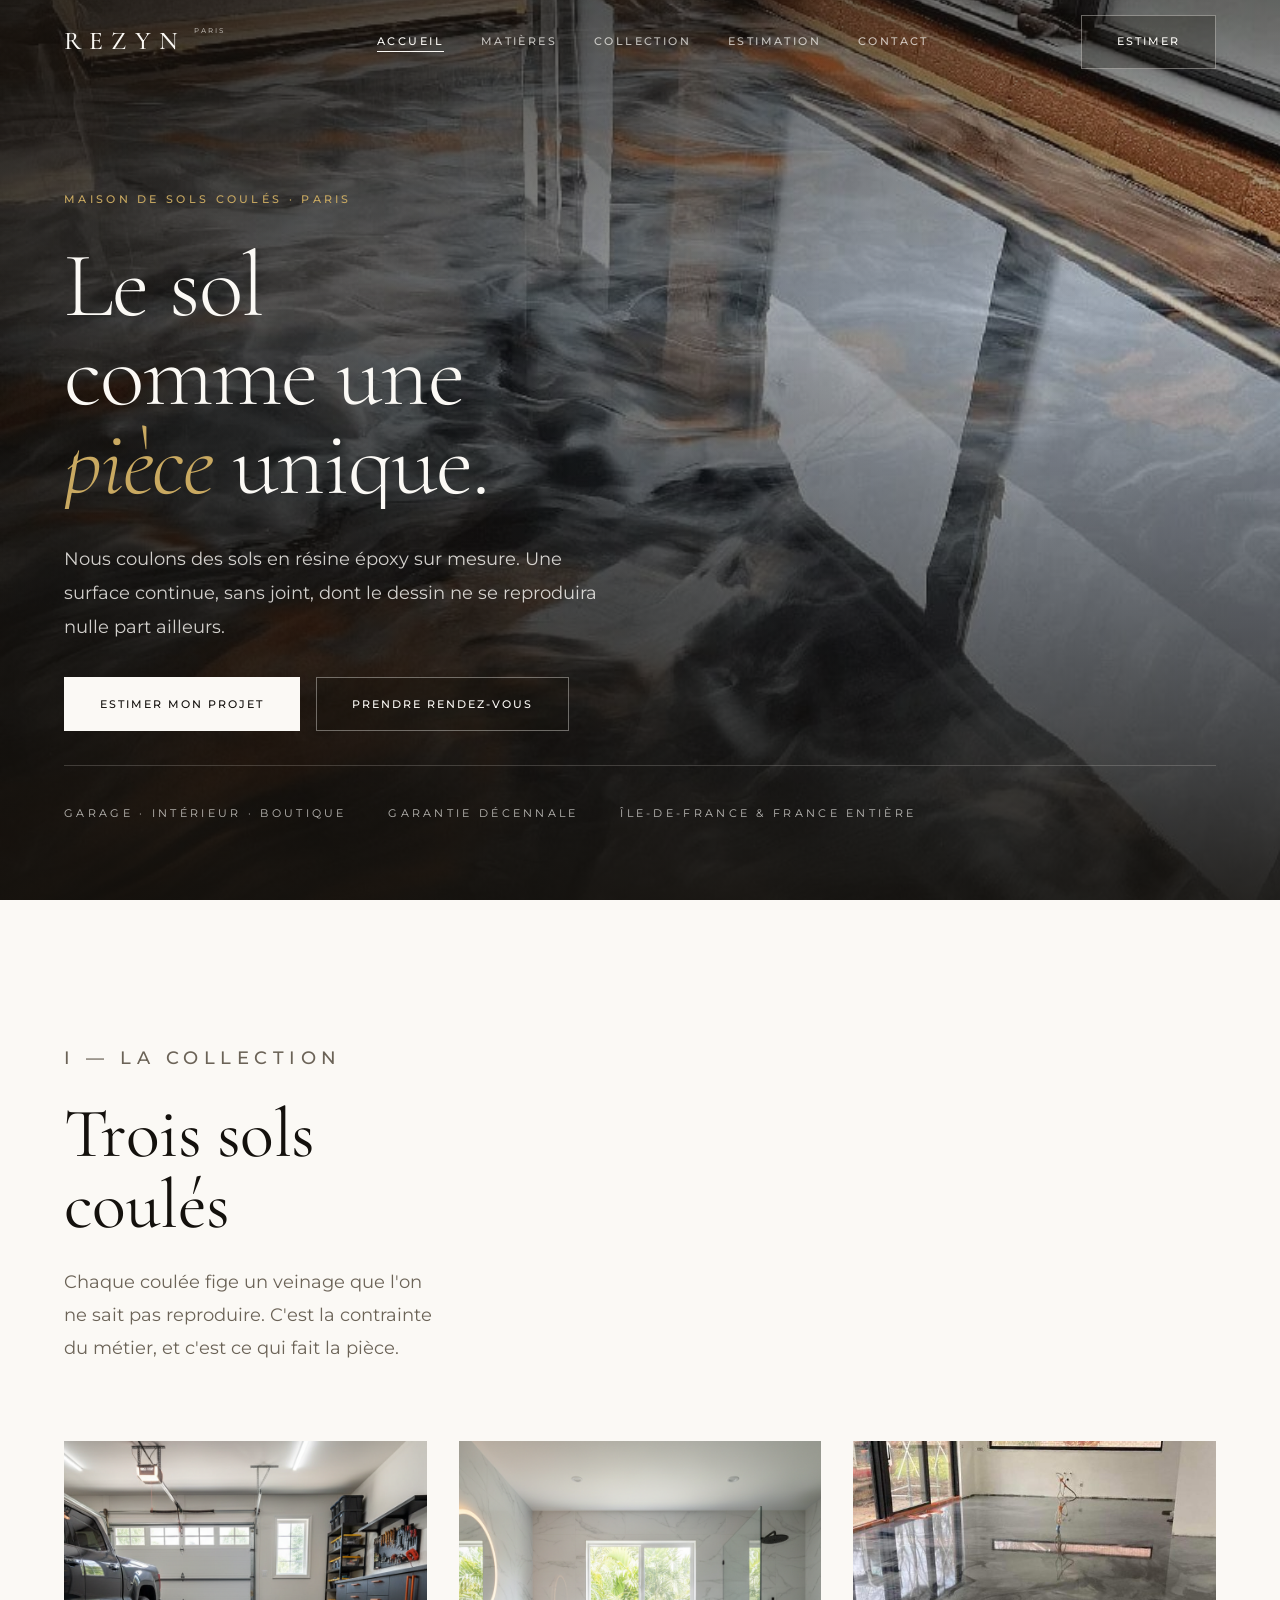
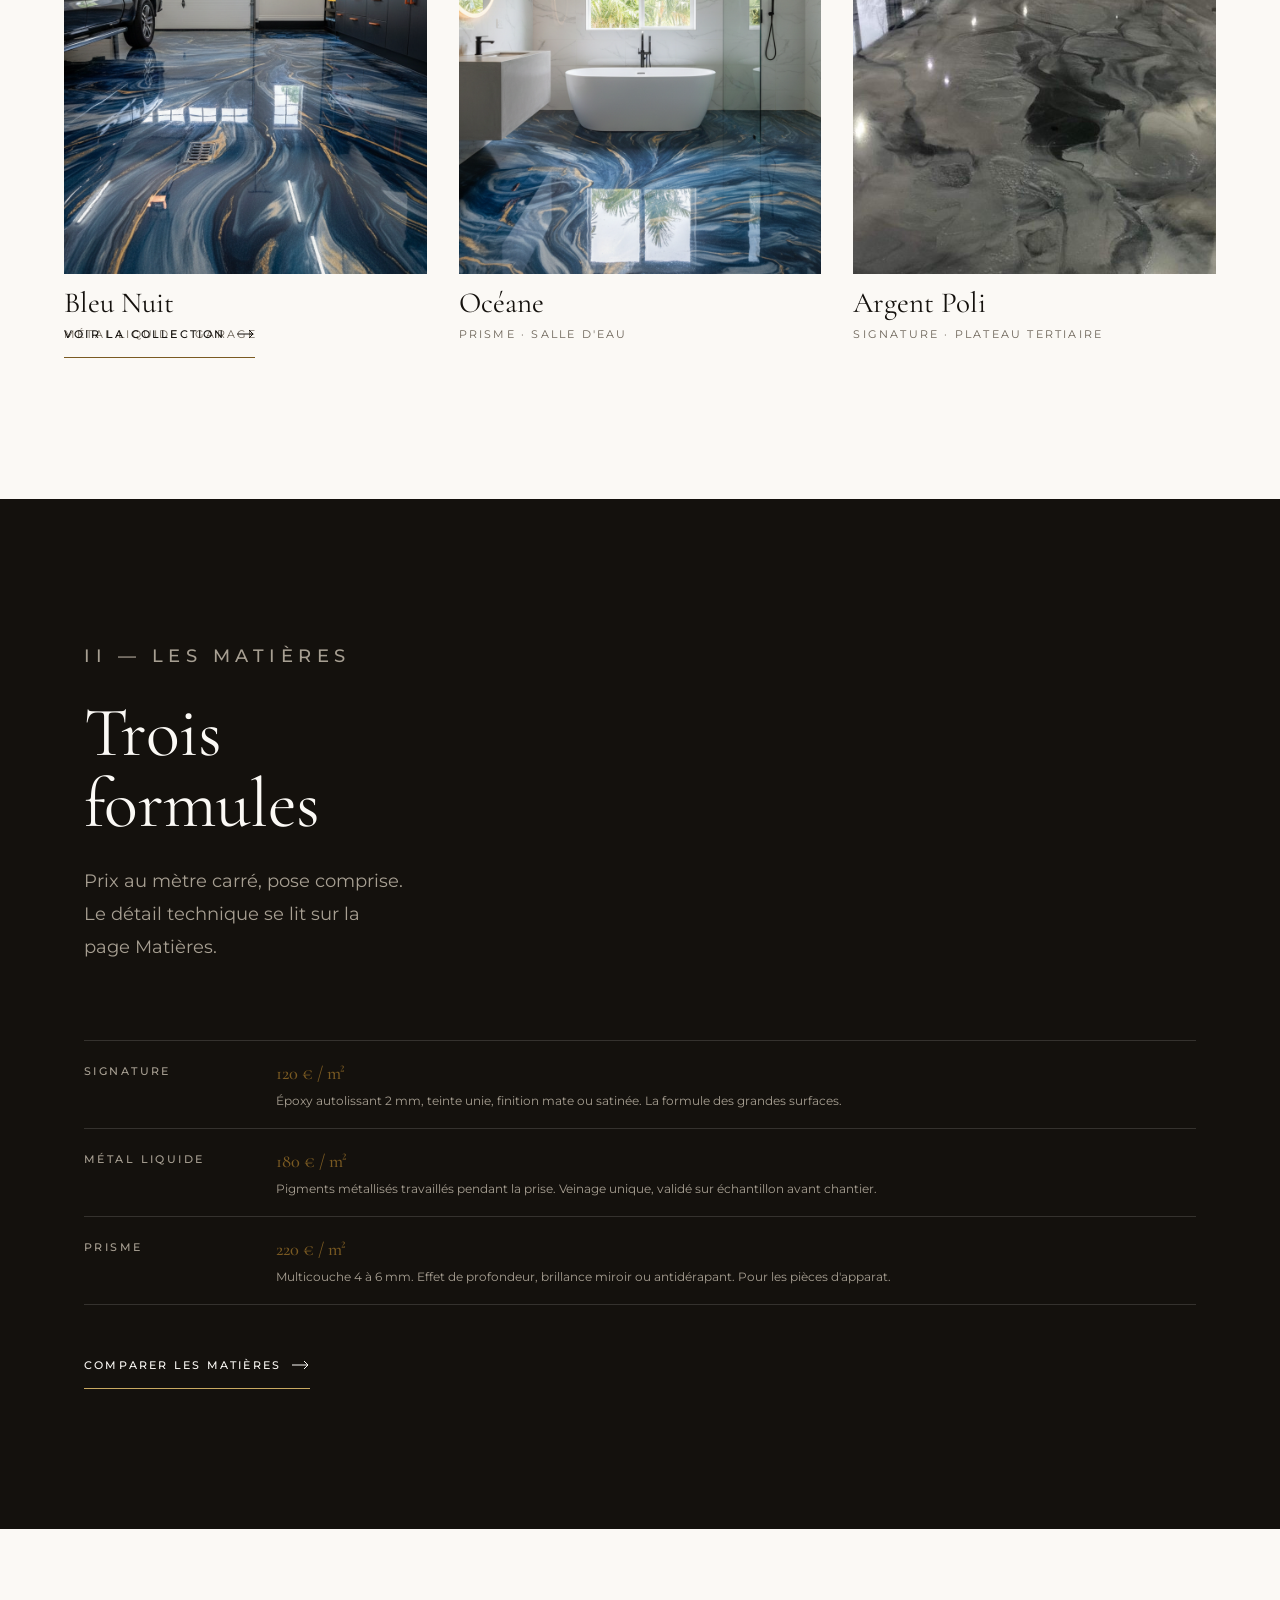
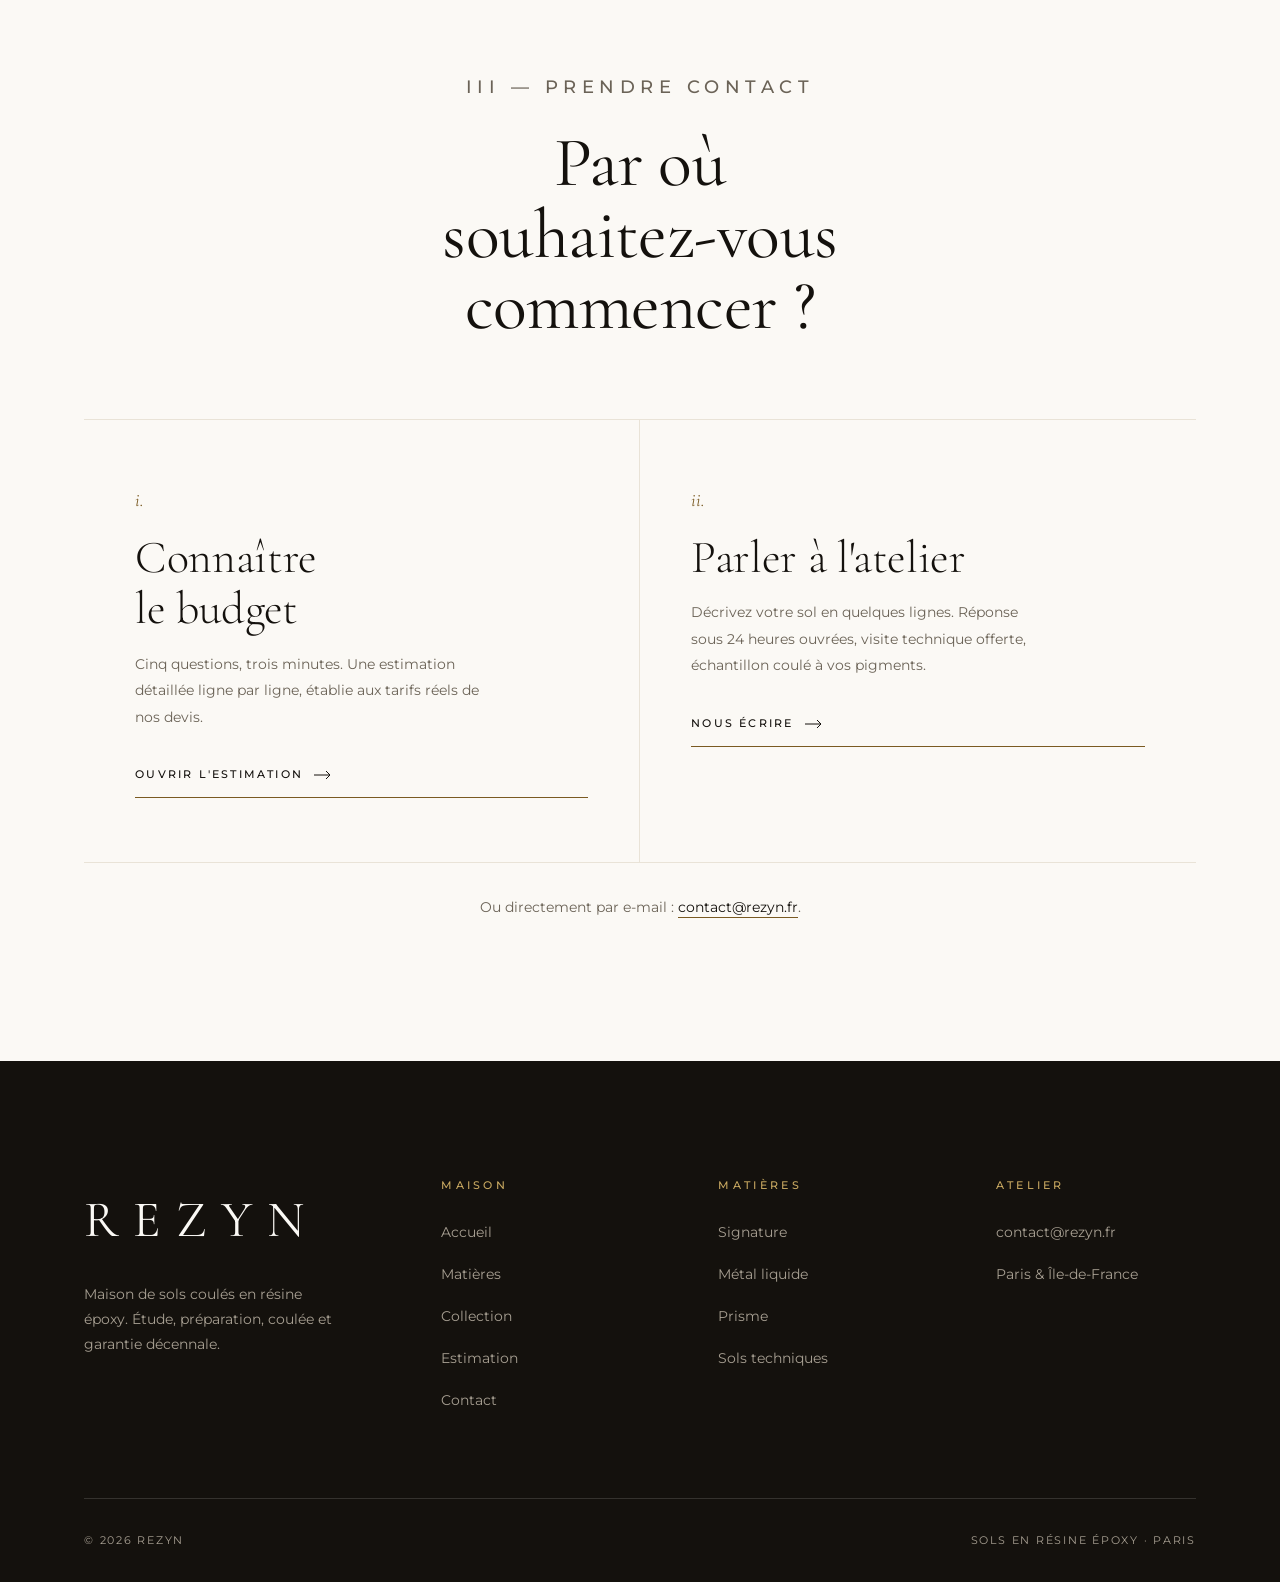
==== commit 007a4995: "Remplace les coordonnées de démonstration par les vraies - E-mail réel contact@rezyn.fr partout - Re" ====
--- a/index.html
+++ b/index.html
@@ -102,7 +102,7 @@
     <div class="container container--wide">
       <header class="section-head" data-reveal>
         <p class="label">I — La collection</p>
-        <h2>Trois sols livrés</h2>
+        <h2>Trois sols coulés</h2>
         <p>
           Chaque coulée fige un veinage que l'on ne sait pas reproduire.
           C'est la contrainte du métier, et c'est ce qui fait la pièce.
@@ -117,7 +117,7 @@
           </span>
           <span class="piece__caption">
             <span class="piece__name">Bleu Nuit</span>
-            <span class="piece__spec">Métal liquide · 62 m² · Garage</span>
+            <span class="piece__spec">Métal liquide · Garage</span>
           </span>
         </a>
 
@@ -128,7 +128,7 @@
           </span>
           <span class="piece__caption">
             <span class="piece__name">Océane</span>
-            <span class="piece__spec">Prisme premium · 18 m² · Salle d'eau</span>
+            <span class="piece__spec">Prisme · Salle d'eau</span>
           </span>
         </a>
 
@@ -139,7 +139,7 @@
           </span>
           <span class="piece__caption">
             <span class="piece__name">Argent Poli</span>
-            <span class="piece__spec">Époxy signature · 340 m² · Tertiaire</span>
+            <span class="piece__spec">Signature · Plateau tertiaire</span>
           </span>
         </a>
       </div>
@@ -235,7 +235,7 @@
       </div>
 
       <p class="doors__aside" data-reveal>
-        Ou par téléphone&nbsp;: <a href="tel:+33123456789">01 23 45 67 89</a>, du lundi au vendredi, 9 h – 18 h.
+        Ou directement par e-mail&nbsp;: <a href="mailto:contact@rezyn.fr">contact@rezyn.fr</a>.
       </p>
     </div>
   </section>
@@ -278,10 +278,8 @@
       <div>
         <p class="footer__title">Atelier</p>
         <ul class="footer__list">
-          <li><a href="tel:+33123456789">01 23 45 67 89</a></li>
           <li><a href="mailto:contact@rezyn.fr">contact@rezyn.fr</a></li>
           <li><span>Paris &amp; Île-de-France</span></li>
-          <li><span>Lun – Ven · 9 h – 18 h</span></li>
         </ul>
       </div>
     </div>
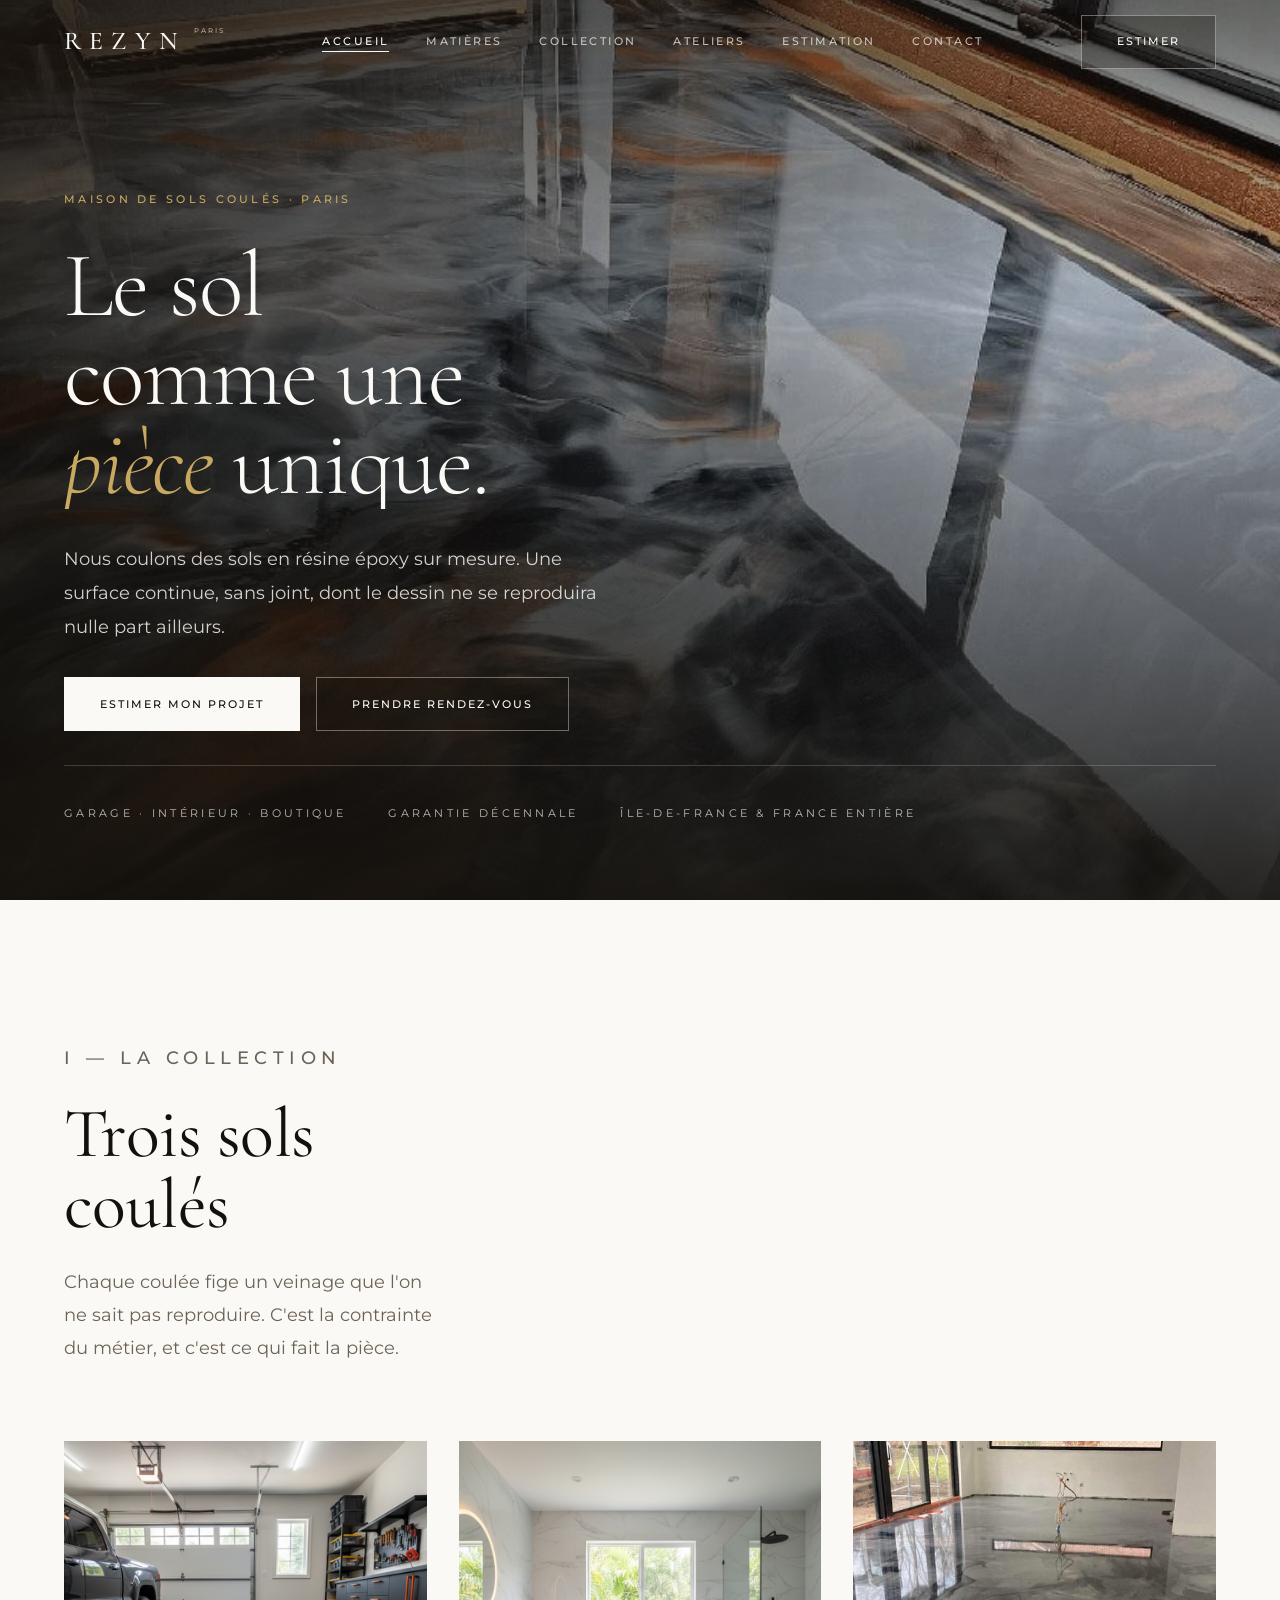
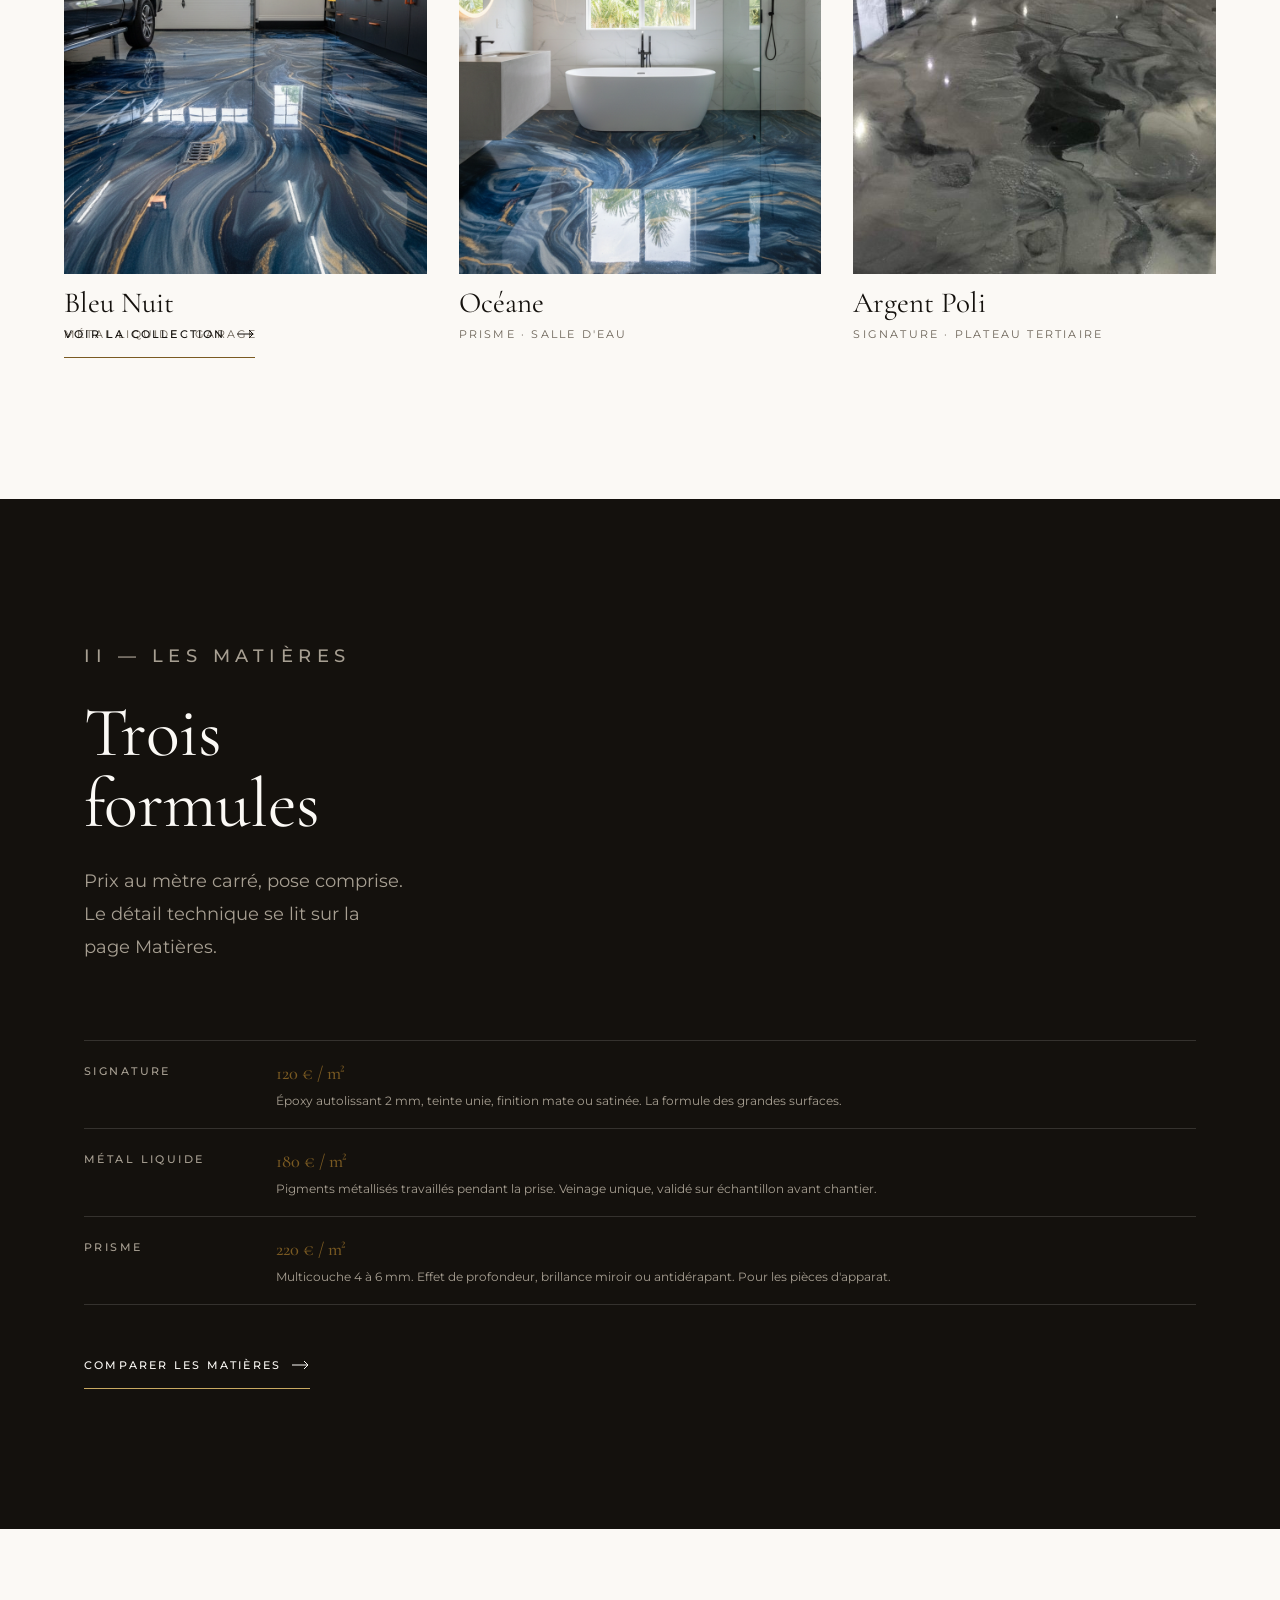
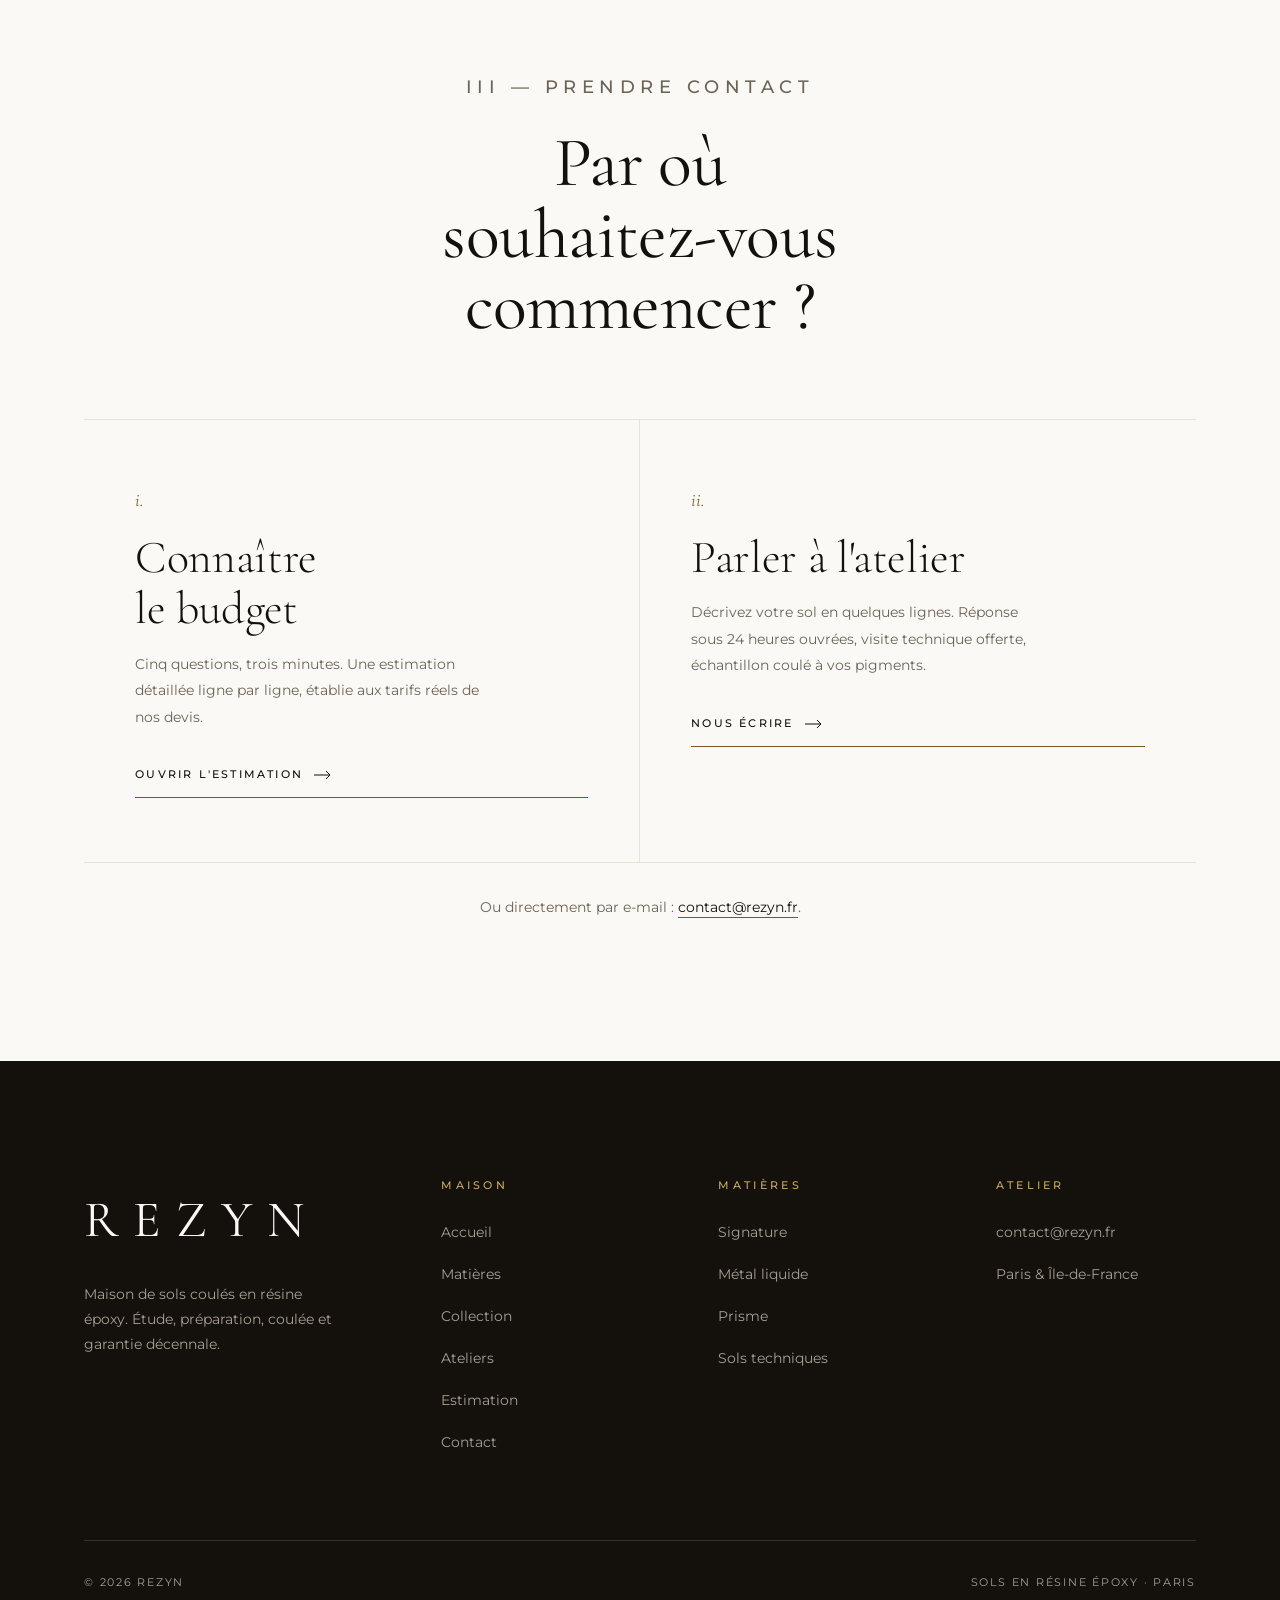
==== commit 945e9484: "Ajoute la page Ateliers et la demande de créneau Nouvelle activité : des ateliers de création en rés" ====
--- a/index.html
+++ b/index.html
@@ -39,6 +39,7 @@
       <a class="nav__link" href="index.html" aria-current="page">Accueil</a>
       <a class="nav__link" href="finitions.html">Matières</a>
       <a class="nav__link" href="realisations.html">Collection</a>
+      <a class="nav__link" href="ateliers.html">Ateliers</a>
       <a class="nav__link" href="simulateur.html">Estimation</a>
       <a class="nav__link" href="contact.html">Contact</a>
     </nav>
@@ -56,8 +57,9 @@
   <a href="index.html">Accueil <span>01</span></a>
   <a href="finitions.html">Matières <span>02</span></a>
   <a href="realisations.html">Collection <span>03</span></a>
-  <a href="simulateur.html">Estimation <span>04</span></a>
-  <a href="contact.html">Contact <span>05</span></a>
+  <a href="ateliers.html">Ateliers <span>04</span></a>
+  <a href="simulateur.html">Estimation <span>05</span></a>
+  <a href="contact.html">Contact <span>06</span></a>
   <a class="btn btn--solid btn--block" href="simulateur.html">Estimer mon projet</a>
 </div>
 
@@ -260,6 +262,7 @@
           <li><a href="index.html">Accueil</a></li>
           <li><a href="finitions.html">Matières</a></li>
           <li><a href="realisations.html">Collection</a></li>
+          <li><a href="ateliers.html">Ateliers</a></li>
           <li><a href="simulateur.html">Estimation</a></li>
           <li><a href="contact.html">Contact</a></li>
         </ul>
--- a/css/components.css
+++ b/css/components.css
@@ -166,13 +166,13 @@
 
 .nav__drawer .btn { margin-top: var(--space-6); }
 
-@media (max-width: 1040px) {
+@media (max-width: 1140px) {
   .nav__links { display: none; }
   .nav__toggle { display: grid; }
   .nav__actions .btn { display: none; }
 }
 
-@media (min-width: 1041px) {
+@media (min-width: 1141px) {
   .nav__drawer { display: none; }
 }
 
--- a/css/sections.css
+++ b/css/sections.css
@@ -839,3 +839,166 @@
   justify-content: center;
   margin-top: var(--space-2);
 }
+
+/* ===================================================================== ATELIERS */
+
+/* Les formats, en fiches sobres alignées sur des filets */
+.formats {
+  display: grid;
+  grid-template-columns: repeat(2, minmax(0, 1fr));
+  gap: 0;
+  border-top: 1px solid var(--color-rule);
+}
+
+@media (max-width: 800px) { .formats { grid-template-columns: 1fr; } }
+
+.format {
+  display: grid;
+  align-content: start;
+  gap: var(--space-3);
+  padding: clamp(1.8rem, 4vw, 3rem) clamp(1.2rem, 3vw, 2.6rem);
+  border-bottom: 1px solid var(--color-rule);
+  border-right: 1px solid var(--color-rule);
+}
+
+.format:nth-child(2n) { border-right: 0; }
+
+@media (max-width: 800px) { .format { border-right: 0; } }
+
+.format__num {
+  font-family: var(--font-display);
+  font-style: italic;
+  font-size: var(--text-md);
+  color: var(--color-accent);
+}
+
+.format__name {
+  font-family: var(--font-display);
+  font-size: var(--text-xl);
+  font-weight: 300;
+  line-height: 1.1;
+}
+
+.format__text {
+  color: var(--color-fg-muted);
+  font-size: var(--text-sm);
+  line-height: 1.9;
+  max-width: 42ch;
+}
+
+.format__meta {
+  display: flex;
+  flex-wrap: wrap;
+  gap: 0.4rem 1.6rem;
+  margin-top: var(--space-2);
+  padding-top: var(--space-4);
+  border-top: 1px solid var(--color-rule);
+  font-size: var(--text-2xs);
+  letter-spacing: 0.2em;
+  text-transform: uppercase;
+  color: var(--color-fg-muted);
+}
+
+.format__meta b {
+  color: var(--color-accent);
+  font-weight: 500;
+}
+
+/* -------------------------------------------------------- Choix d'un créneau */
+.dates {
+  display: grid;
+  border-top: 1px solid var(--color-rule);
+  max-height: 420px;
+  overflow-y: auto;
+  /* Le défilement interne reste discret et ne capture jamais la page */
+  overscroll-behavior: contain;
+}
+
+.dateline {
+  display: flex;
+  flex-wrap: wrap;
+  align-items: center;
+  justify-content: space-between;
+  gap: var(--space-3);
+  padding-block: var(--space-3);
+  border-bottom: 1px solid var(--color-rule);
+}
+
+.dateline__day {
+  font-family: var(--font-display);
+  font-size: var(--text-md);
+}
+
+/* « samedi 26 septembre » : en français, seule l'initiale prend la majuscule */
+.dateline__day::first-letter { text-transform: uppercase; }
+
+.dateline__slots {
+  display: flex;
+  flex-wrap: wrap;
+  gap: var(--space-2);
+}
+
+.slot {
+  min-height: 44px;
+  padding-inline: 1.1rem;
+  border: 1px solid var(--color-rule-strong);
+  background: transparent;
+  font-size: var(--text-2xs);
+  font-weight: 500;
+  letter-spacing: 0.18em;
+  text-transform: uppercase;
+  color: var(--color-fg);
+  transition: background-color var(--dur-fast) var(--ease-out),
+              color var(--dur-fast) var(--ease-out),
+              border-color var(--dur-fast) var(--ease-out);
+}
+
+.slot:hover { border-color: var(--ink-900); }
+
+.slot[aria-pressed='true'] {
+  background: var(--ink-900);
+  border-color: var(--ink-900);
+  color: var(--ivory-50);
+}
+
+/* ------------------------------------------------------------- Participants */
+.counter {
+  display: flex;
+  align-items: center;
+  gap: var(--space-4);
+}
+
+.counter__btn {
+  width: 46px;
+  height: 46px;
+  display: grid;
+  place-items: center;
+  border: 1px solid var(--color-rule-strong);
+  font-size: 1.1rem;
+  line-height: 1;
+  color: var(--color-fg);
+  transition: border-color var(--dur-fast) var(--ease-out), opacity var(--dur-fast) var(--ease-out);
+}
+
+.counter__btn:hover:not(:disabled) { border-color: var(--ink-900); }
+.counter__btn:disabled { opacity: 0.3; cursor: not-allowed; }
+
+.counter__value {
+  font-family: var(--font-display);
+  font-size: var(--text-lg);
+  font-variant-numeric: tabular-nums;
+  min-width: 2ch;
+  text-align: center;
+}
+
+/* --------------------------------------------------------- Rappel de réservation */
+.booking-alert {
+  display: none;
+  padding: 1rem 1.2rem;
+  border: 1px solid rgba(143, 47, 36, 0.4);
+  background: rgba(143, 47, 36, 0.05);
+  color: var(--color-danger);
+  font-size: var(--text-sm);
+}
+
+.booking-alert.is-visible { display: block; }
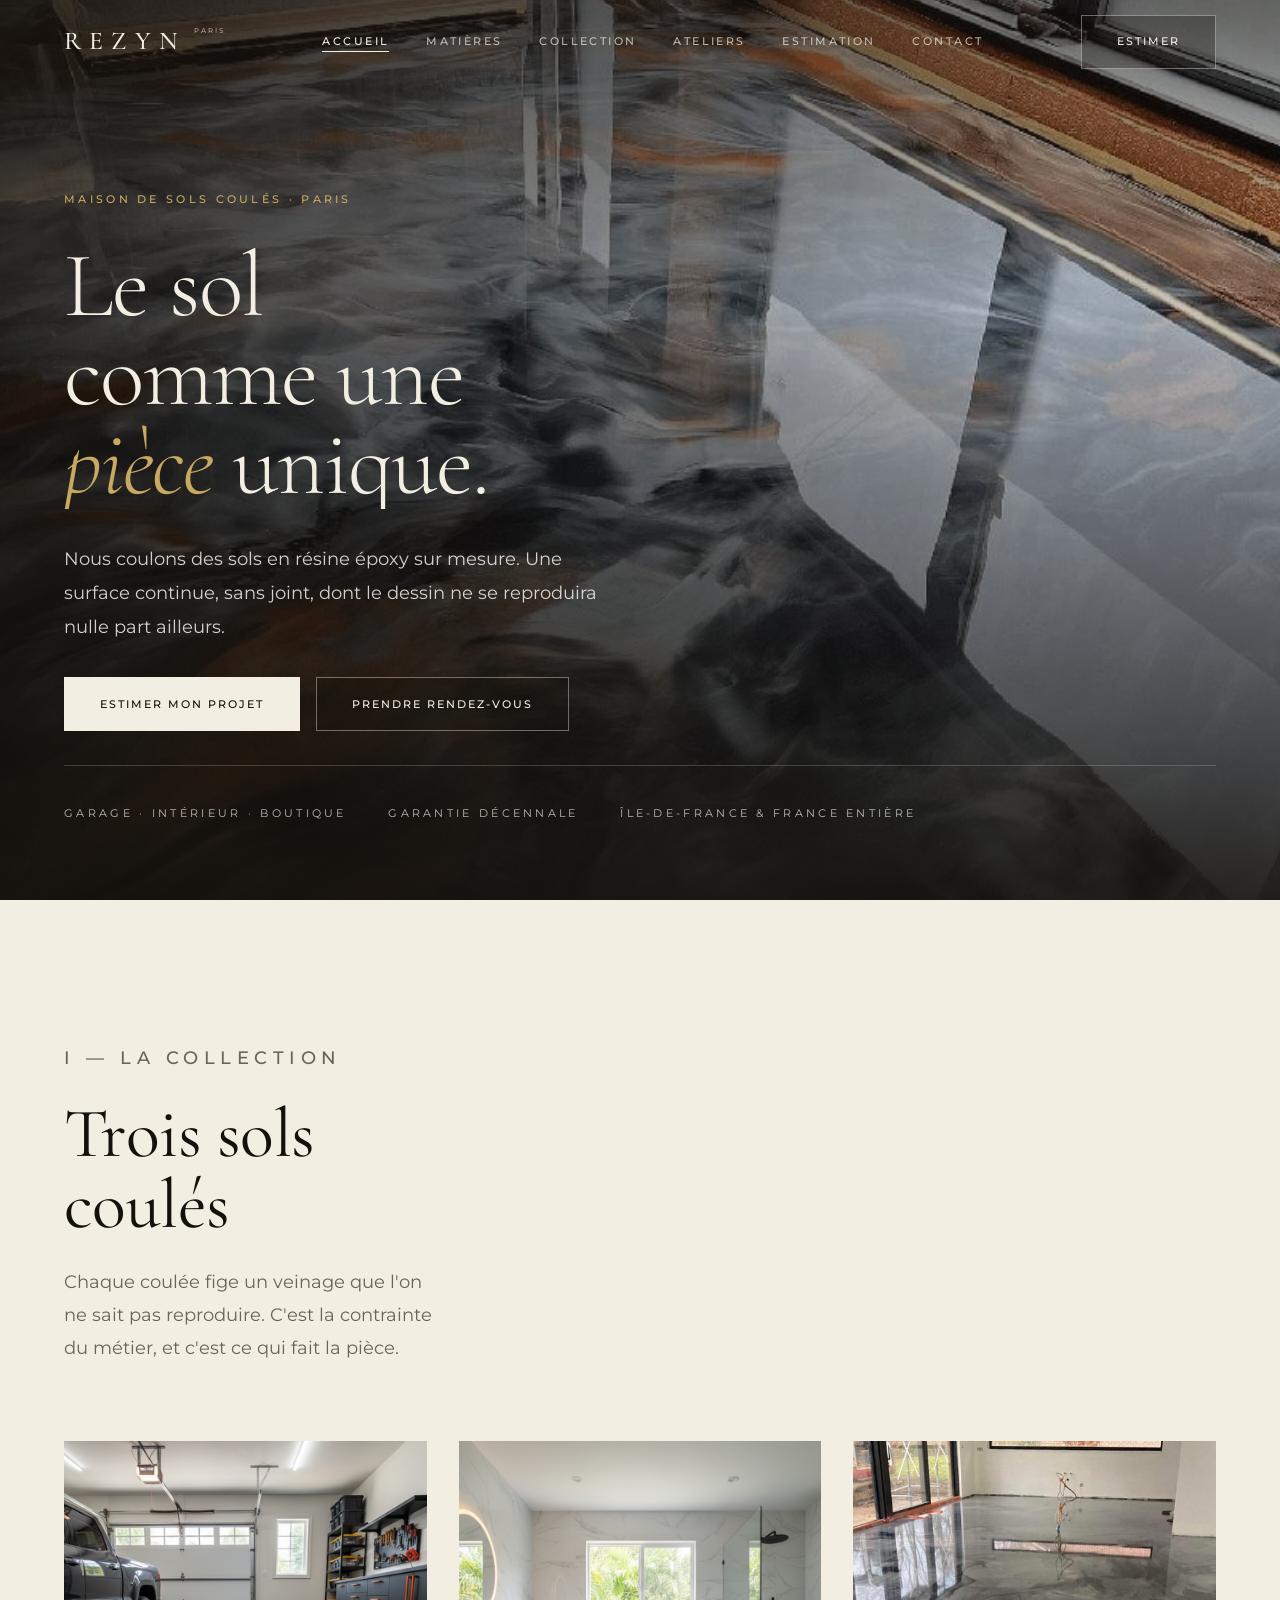
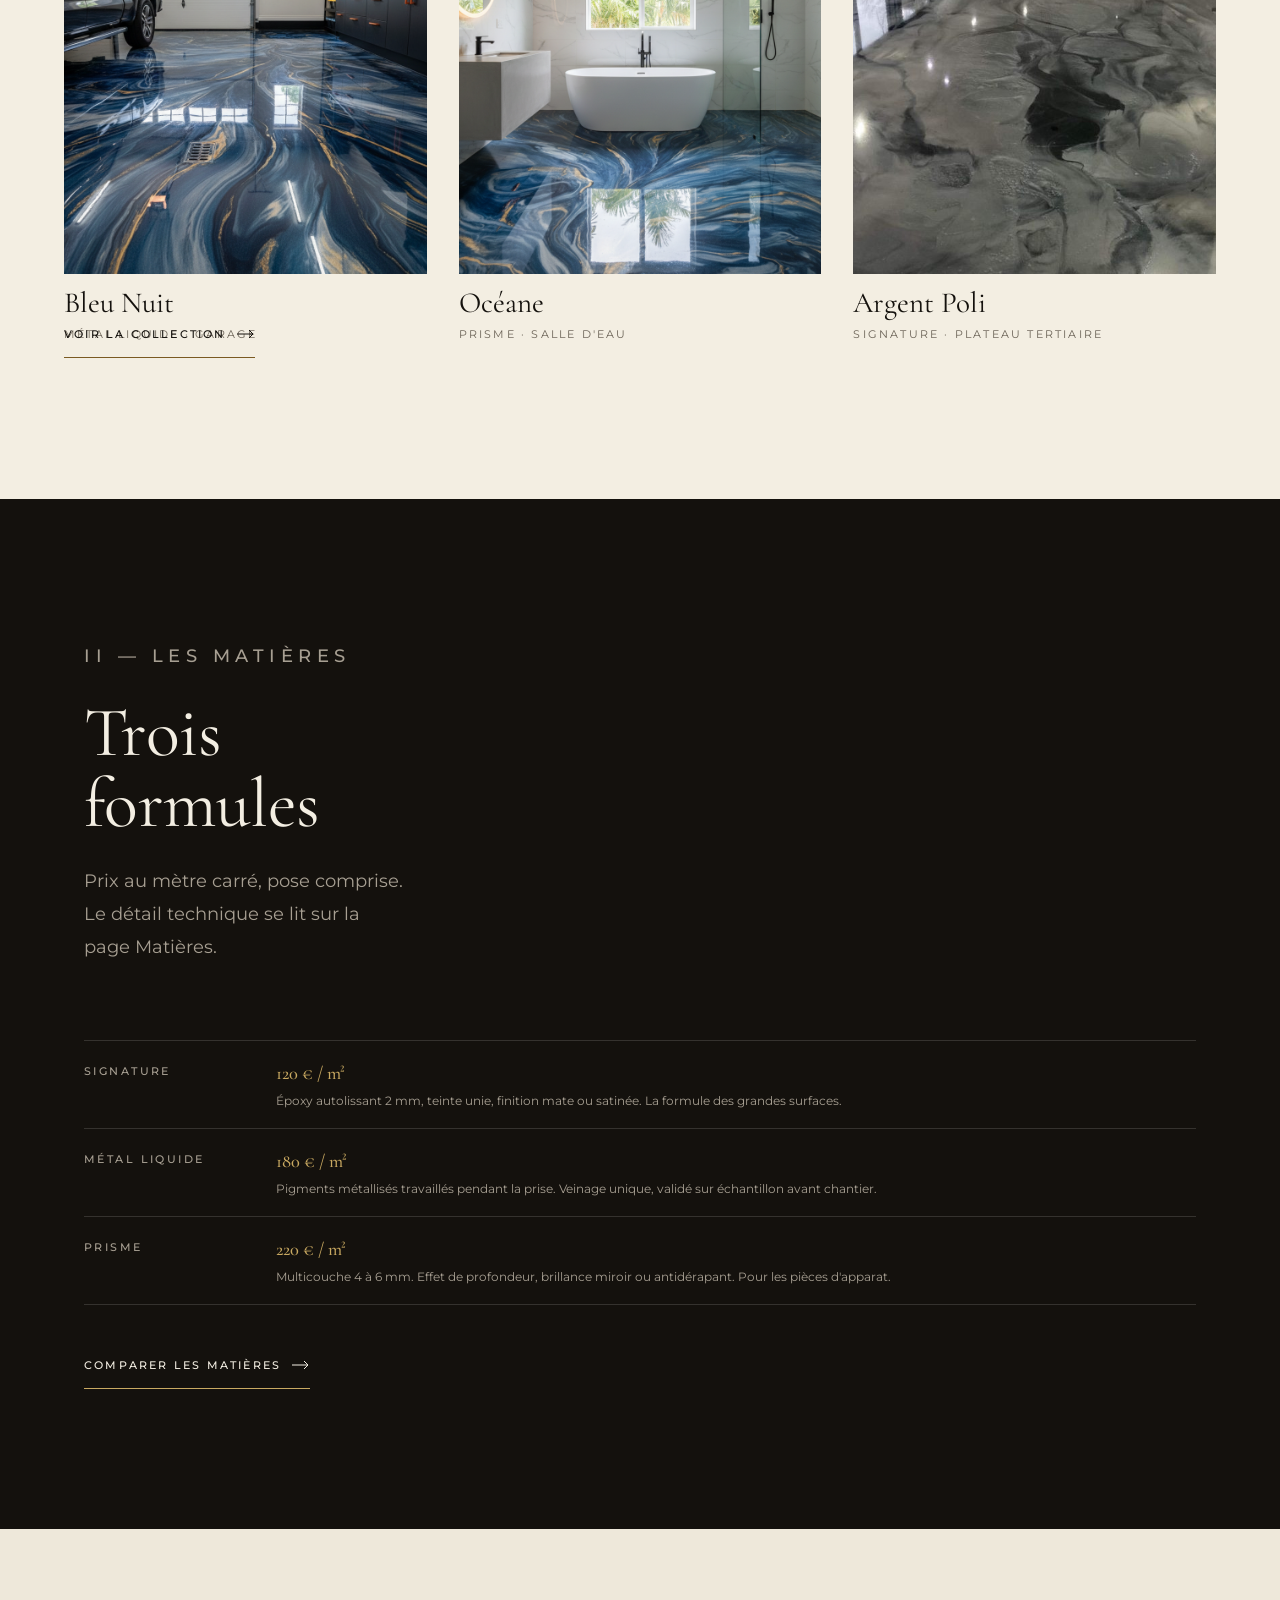
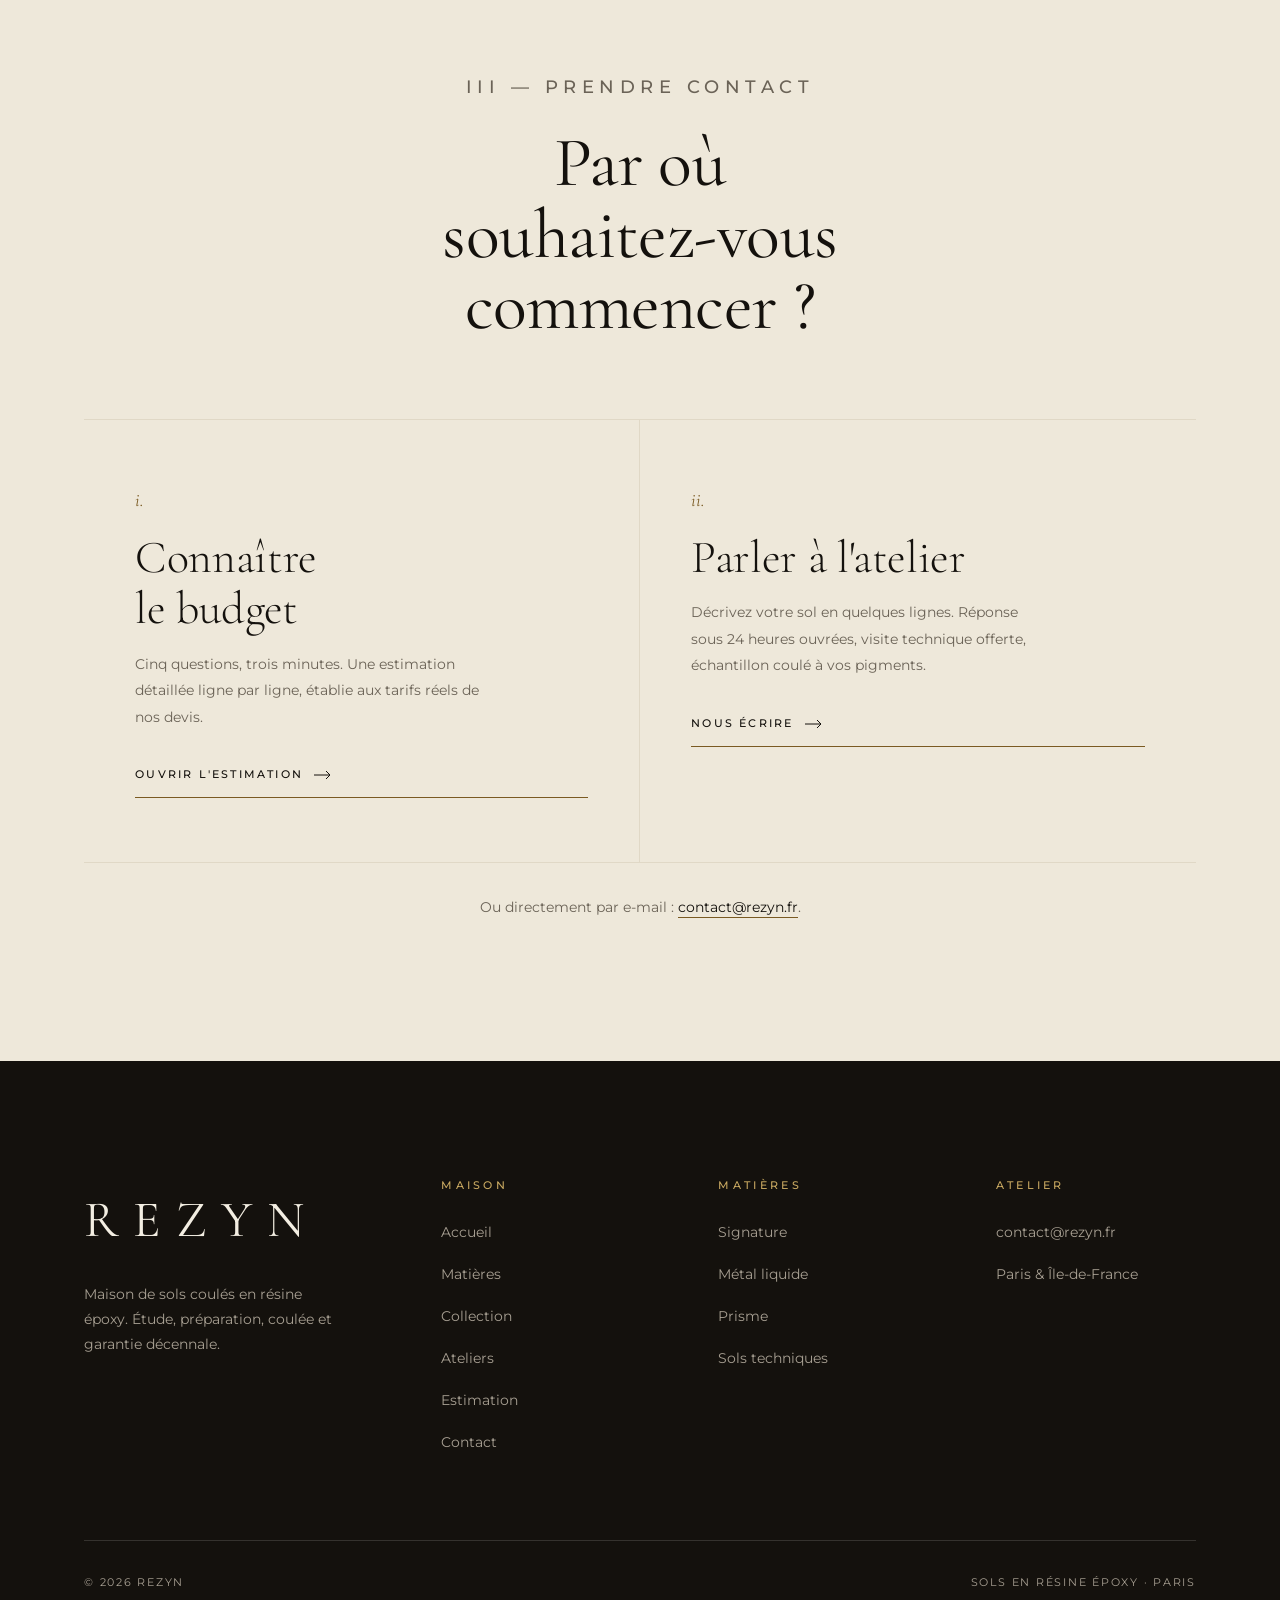
==== commit a606eb89: "Adoucit le fond : papier os, grain fin et bandes de respiration Le blanc précédent (#fbf9f5, 95 % de" ====
--- a/index.html
+++ b/index.html
@@ -201,7 +201,7 @@
   </section>
 
   <!-- ==================================================== LES PORTES -->
-  <section class="section" id="commencer">
+  <section class="section section--paper" id="commencer">
     <div class="container">
       <header class="section-head section-head--center" data-reveal>
         <p class="label">III — Prendre contact</p>
--- a/css/tokens.css
+++ b/css/tokens.css
@@ -12,12 +12,14 @@
      1. PRIMITIVES — valeurs brutes, jamais utilisées directement en UI
      --------------------------------------------------------------------- */
 
-  /* Ivoire — le papier de la maison */
-  --ivory-50: #fbf9f5;
-  --ivory-100: #f7f4ed;
-  --ivory-200: #f3efe7;
-  --ivory-300: #e9e3d7;
-  --ivory-400: #ddd5c5;
+  /* Ivoire — le papier de la maison.
+     Un vrai papier n'est jamais blanc : la base est un os chaud à 86 % de
+     clarté, pas un blanc d'écran à 95 %. Le texte y gagne même en contraste. */
+  --ivory-50: #f3eee2;   /* la page */
+  --ivory-100: #eee8da;  /* bandes de respiration */
+  --ivory-200: #ebe4d3;  /* panneaux */
+  --ivory-300: #e0d8c6;  /* filets */
+  --ivory-400: #d3c9b2;  /* filets appuyés */
 
   /* Encre — texte et salles sombres */
   --ink-900: #14110d;
--- a/css/base.css
+++ b/css/base.css
@@ -34,6 +34,43 @@
 
 body.is-locked {
   overflow: hidden;
+}
+
+/* ---------------------------------------------------------------------------
+   L'atmosphère du papier
+   Deux voiles fixes derrière tout le contenu : de larges lavis chauds pour que
+   la page ne soit jamais une dalle plate, et un grain très fin qui lui donne
+   la matité d'un papier de qualité plutôt que la brillance d'un écran.
+   --------------------------------------------------------------------------- */
+body::before {
+  content: '';
+  position: fixed;
+  inset: 0;
+  z-index: var(--z-base);
+  pointer-events: none;
+  background:
+    radial-gradient(54% 40% at 10% 2%, rgba(176, 143, 82, 0.2), transparent 62%),
+    radial-gradient(46% 34% at 94% 14%, rgba(150, 114, 58, 0.14), transparent 64%),
+    radial-gradient(64% 44% at 46% 104%, rgba(20, 17, 13, 0.08), transparent 66%);
+}
+
+body::after {
+  content: '';
+  position: fixed;
+  inset: 0;
+  z-index: var(--z-base);
+  pointer-events: none;
+  opacity: 0.5;
+  mix-blend-mode: multiply;
+  background-image: url("data:image/svg+xml,%3Csvg xmlns='http://www.w3.org/2000/svg' width='180' height='180'%3E%3Cfilter id='g'%3E%3CfeTurbulence type='fractalNoise' baseFrequency='0.9' numOctaves='4' stitchTiles='stitch'/%3E%3CfeColorMatrix type='saturate' values='0'/%3E%3C/filter%3E%3Crect width='180' height='180' filter='url(%23g)' opacity='0.22'/%3E%3C/svg%3E");
+}
+
+/* Le contenu passe devant les voiles */
+header,
+main,
+footer {
+  position: relative;
+  z-index: var(--z-raised);
 }
 
 /* Typographie ------------------------------------------------------------- */
@@ -141,8 +178,29 @@
 
 .section--tight { padding-block: clamp(3.5rem, 7vw, 7rem); }
 
-/* Salle sombre : galerie, pied de page */
+/* Bande de papier plus soutenu : rompt les longues pages claires sans
+   basculer en salle sombre. */
+.section--paper {
+  background: var(--ivory-100);
+}
+
+.section--paper [data-veil]::after { background: var(--ivory-100); }
+
+/* Salle sombre : galerie, pied de page.
+
+   Plutôt que de redéfinir chaque composant un par un — et d'en oublier —
+   on redéfinit ici les jetons sémantiques. Tout ce qui se trouve dans la
+   salle bascule automatiquement : textes, filets, accents, panneaux. */
 .on-ink {
+  --color-fg: var(--color-ink-fg);
+  --color-fg-soft: var(--sand-200);
+  --color-fg-muted: var(--color-ink-muted);
+  --color-accent: var(--color-ink-accent);
+  --color-rule: var(--color-ink-rule);
+  --color-rule-strong: rgba(251, 249, 245, 0.3);
+  --color-bg-alt: var(--ink-800);
+  --color-ring: var(--color-ink-accent);
+
   background: var(--color-ink-bg);
   color: var(--color-ink-fg);
 }
--- a/css/sections.css
+++ b/css/sections.css
@@ -622,6 +622,8 @@
   gap: var(--space-5);
   padding: clamp(1.8rem, 3.5vw, 2.6rem);
   background: var(--color-bg-alt);
+  /* Le filet garantit la lecture du panneau, y compris posé sur une bande */
+  border: 1px solid var(--color-rule);
 }
 
 @media (max-width: 1000px) { .estimate { position: static; } }
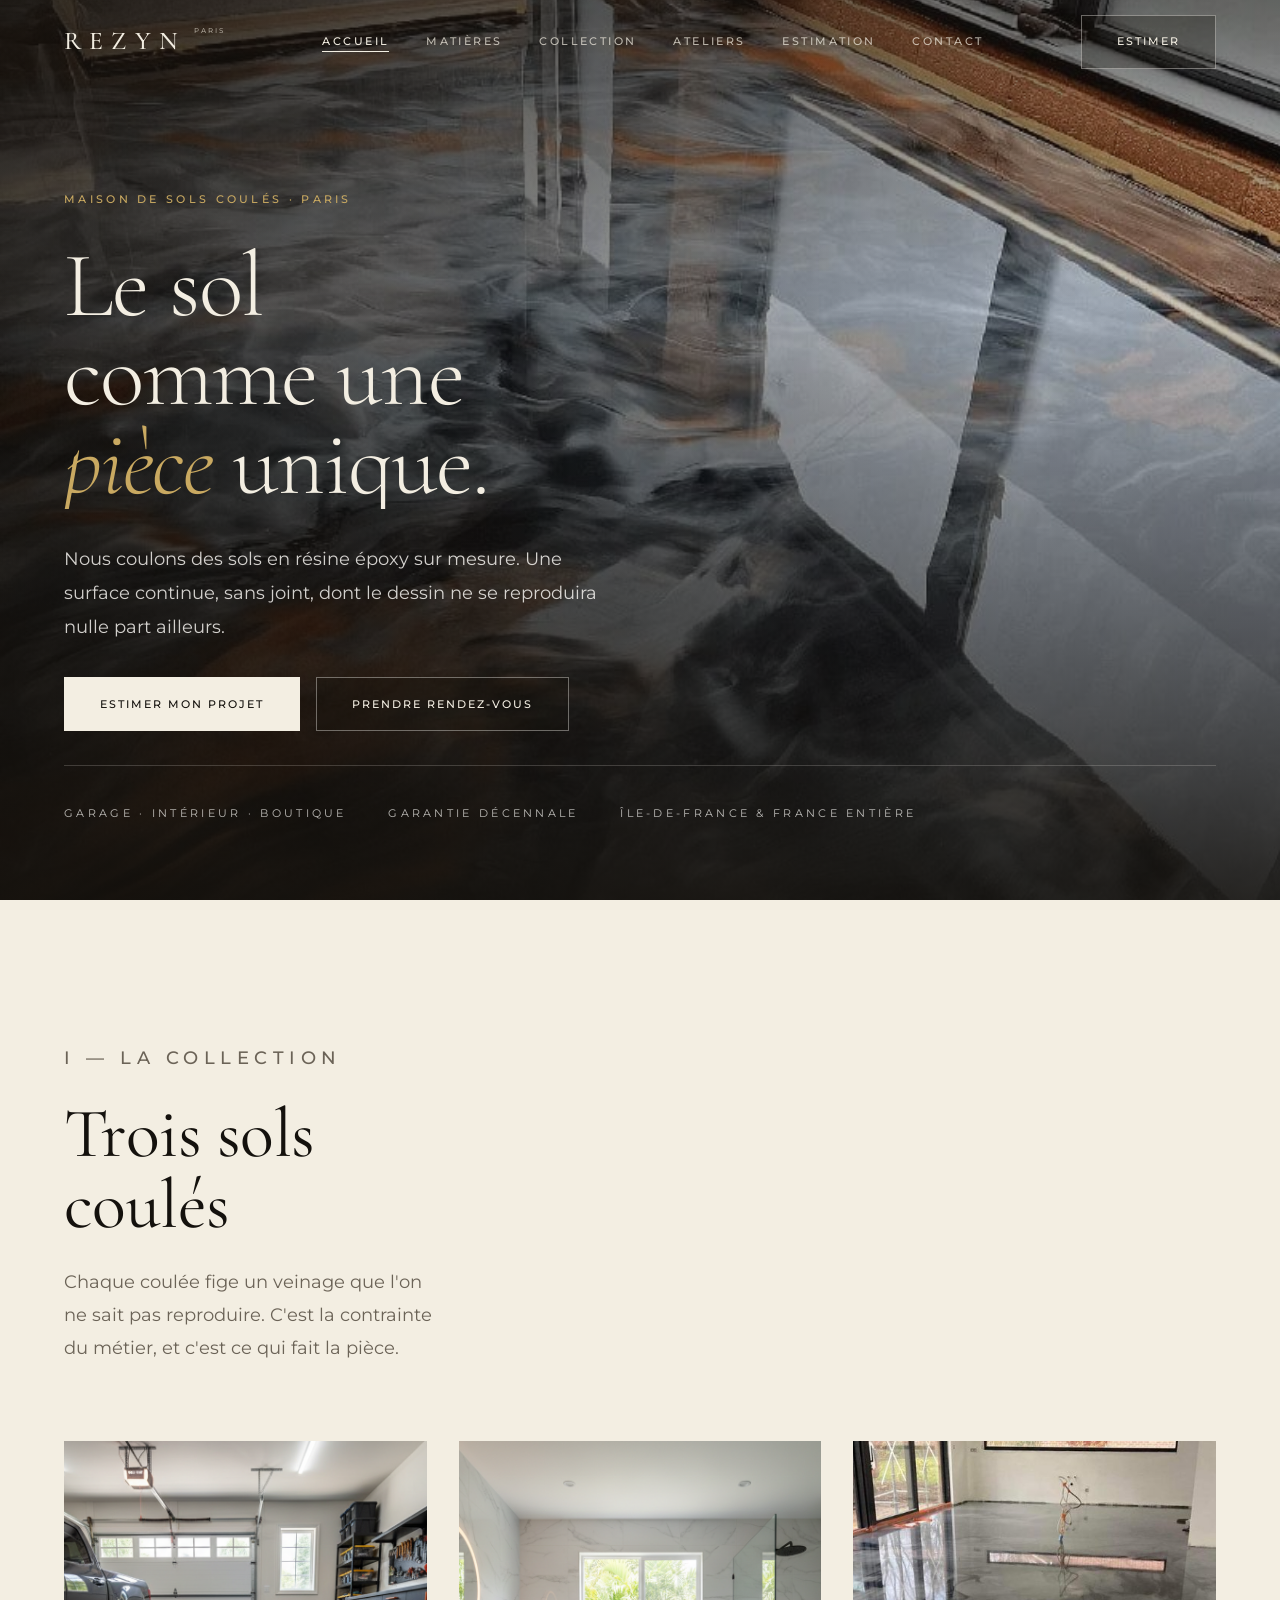
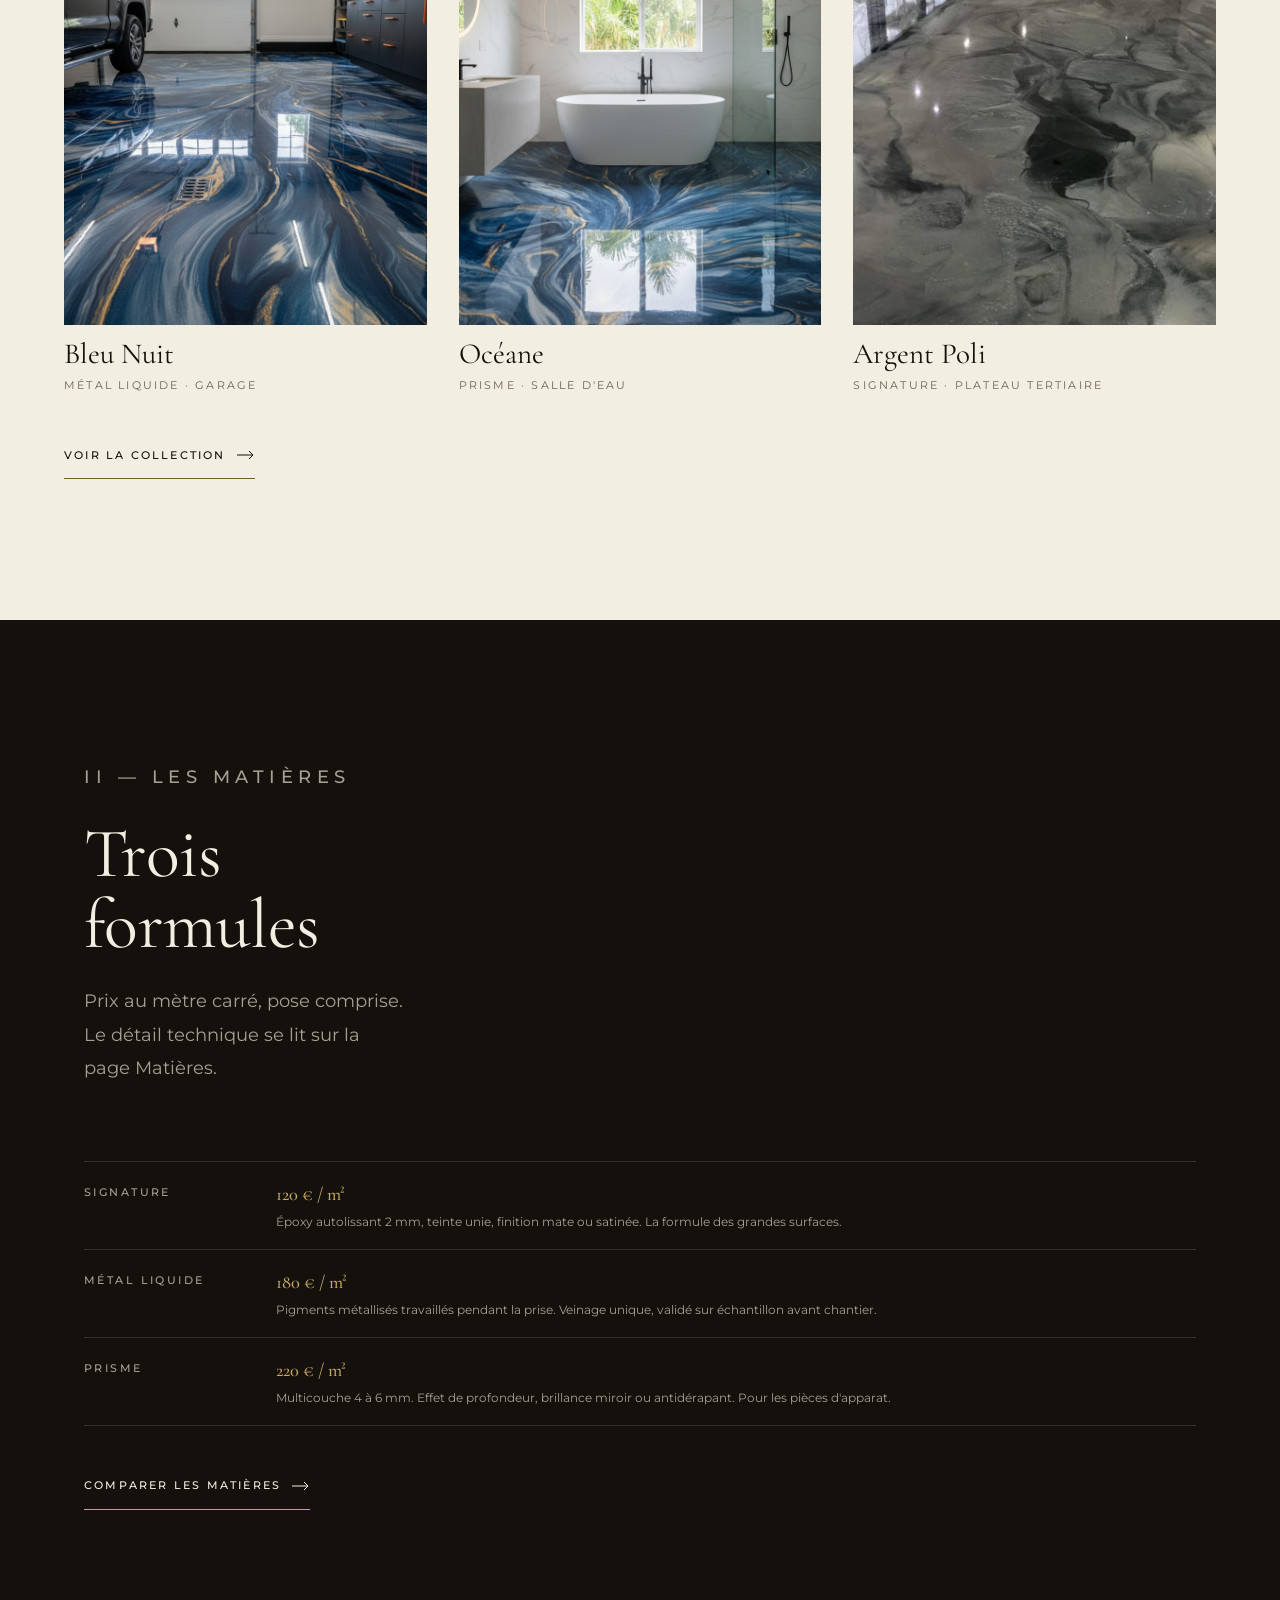
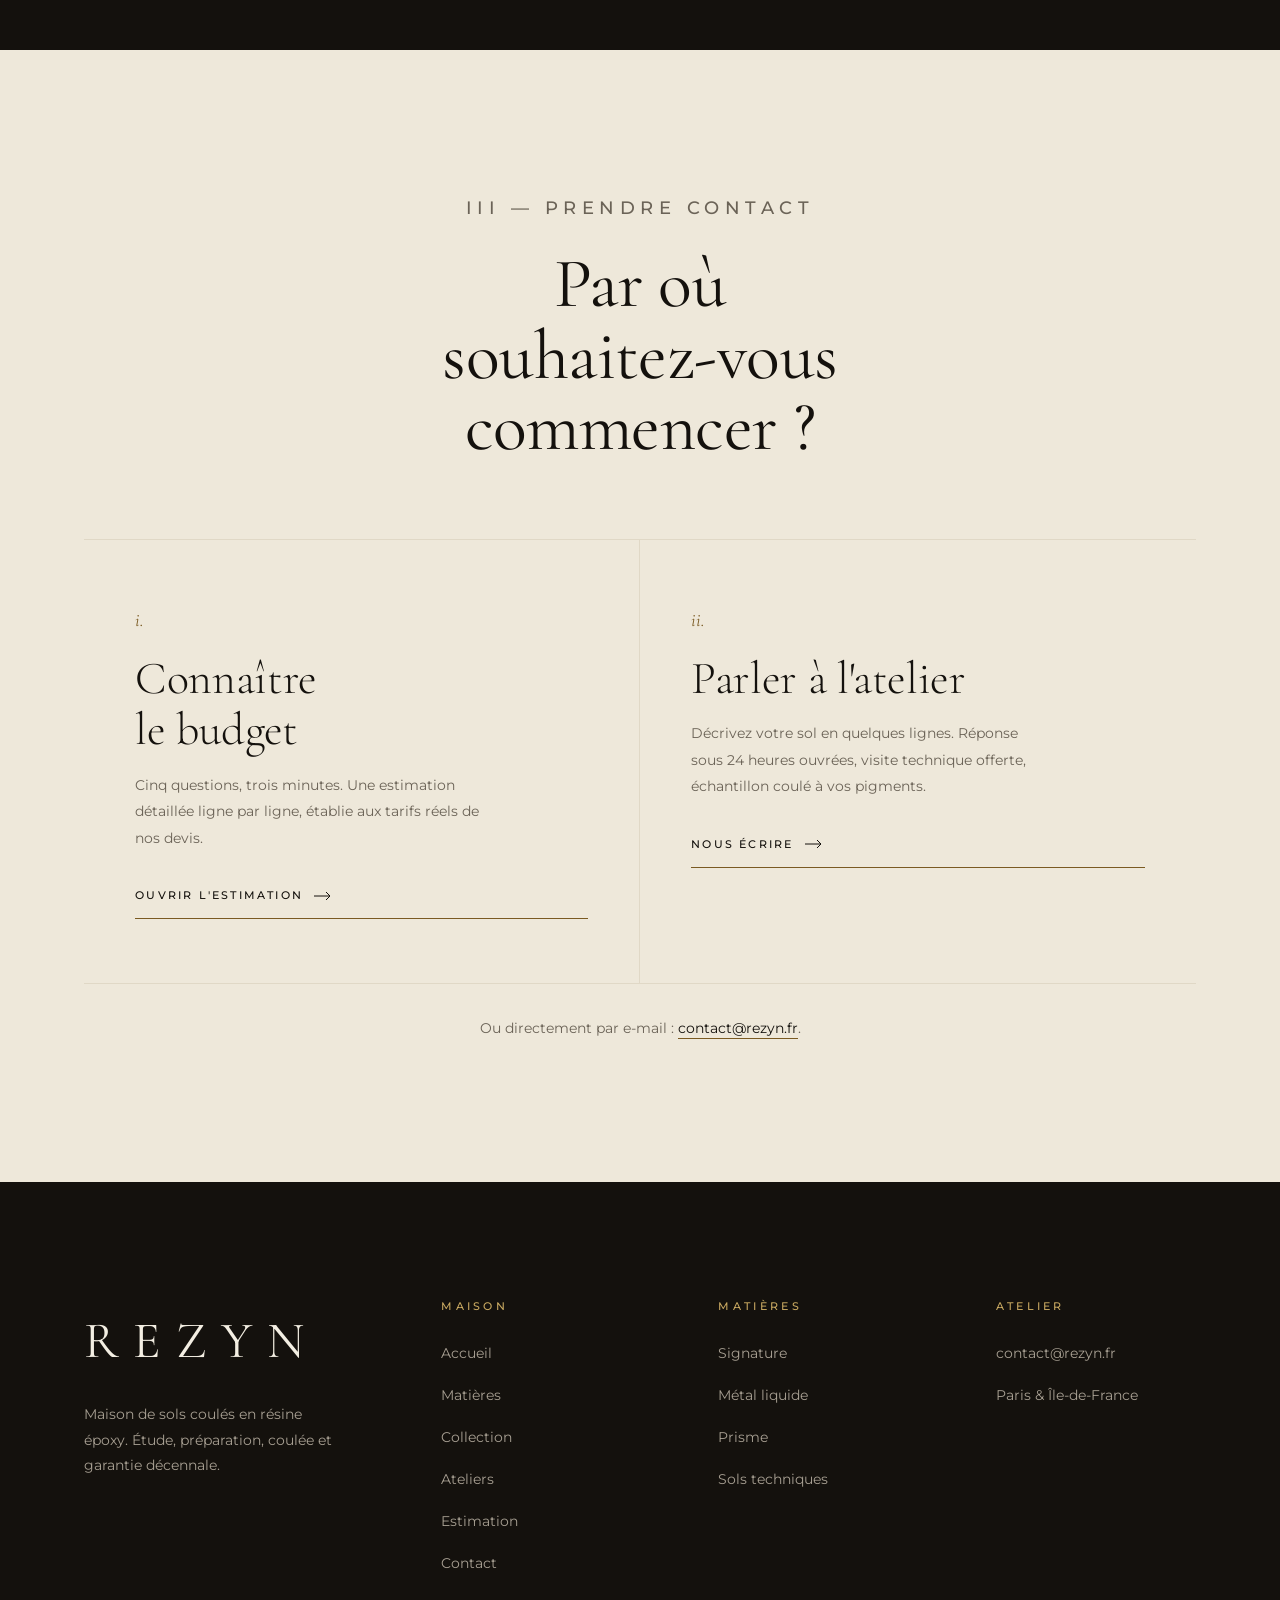
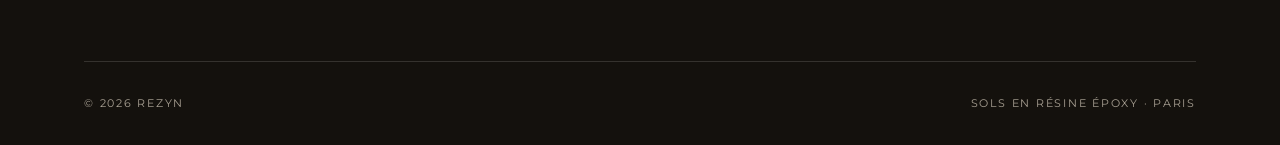
==== commit 6a331ee2: "Estampille les ressources et fiabilise le titre du héros Le correctif du débordement d'images était " ====
--- a/index.html
+++ b/index.html
@@ -17,10 +17,10 @@
 <link rel="preconnect" href="https://fonts.gstatic.com" crossorigin>
 <link rel="stylesheet" href="https://fonts.googleapis.com/css2?family=Cormorant+Garamond:ital,wght@0,300;0,400;0,500;0,600;1,300;1,400&family=Montserrat:wght@300;400;500;600&display=swap">
 
-<link rel="stylesheet" href="css/tokens.css">
-<link rel="stylesheet" href="css/base.css">
-<link rel="stylesheet" href="css/components.css">
-<link rel="stylesheet" href="css/sections.css">
+<link rel="stylesheet" href="css/tokens.css?v=20260923.1">
+<link rel="stylesheet" href="css/base.css?v=20260923.1">
+<link rel="stylesheet" href="css/components.css?v=20260923.1">
+<link rel="stylesheet" href="css/sections.css?v=20260923.1">
 
 <link rel="icon" href="data:image/svg+xml,%3Csvg xmlns='http://www.w3.org/2000/svg' viewBox='0 0 32 32'%3E%3Crect width='32' height='32' fill='%2314110d'/%3E%3Ctext x='16' y='22' font-family='Georgia,serif' font-size='17' fill='%23c9a961' text-anchor='middle'%3ER%3C/text%3E%3C/svg%3E">
 </head>
@@ -294,6 +294,6 @@
   </div>
 </footer>
 
-<script src="js/core.js" defer></script>
+<script src="js/core.js?v=20260923.1" defer></script>
 </body>
 </html>
--- a/css/base.css
+++ b/css/base.css
@@ -210,9 +210,10 @@
 .on-ink h3,
 .on-ink h4 { color: var(--color-ink-fg); }
 
-.on-ink .label { color: var(--color-ink-accent); }
-.on-ink .lead,
-.on-ink .section-head p { color: var(--color-ink-muted); }
+/* Les jetons redéfinis plus haut suffisent : le surtitre reste dans le ton
+   sourd, sur papier comme en salle sombre. Une seule exception assumée, le
+   héros, où il passe en bronze. Le pied de page garde ses intitulés en bronze
+   parce qu'ils jouent un autre rôle : des têtes de colonne. */
 .on-ink .rule { background: var(--color-ink-rule); }
 
 .visually-hidden {
--- a/css/sections.css
+++ b/css/sections.css
@@ -79,12 +79,14 @@
 
 .hero__title .line > span {
   display: block;
-  transform: translateY(104%);
-  animation: lineUp var(--dur-scene) var(--ease-out) forwards;
+  /* L'état AU REPOS est l'état lisible : on anime depuis le bas, on n'y part
+     pas. Si l'animation ne démarre jamais — moteur bridé, onglet en arrière-
+     plan, préférence système — le titre reste visible au lieu d'être rogné. */
+  animation: lineUp var(--dur-scene) var(--ease-out) backwards;
   animation-delay: var(--line-delay, 0ms);
 }
 
-@keyframes lineUp { to { transform: none; } }
+@keyframes lineUp { from { transform: translateY(104%); } }
 
 @media (prefers-reduced-motion: reduce) {
   .hero__title .line > span { transform: none; animation: none; }
@@ -252,6 +254,10 @@
 }
 
 .piece__frame {
+  /* Impératif : c'est un <span>, donc une boîte en ligne par défaut — et
+     sur une boîte en ligne, overflow:hidden et aspect-ratio sont ignorés.
+     Le zoom au survol débordait alors sur le texte voisin. */
+  display: block;
   position: relative;
   aspect-ratio: 3 / 4;
   overflow: hidden;
@@ -696,6 +702,7 @@
 .swatch { display: grid; gap: var(--space-3); }
 
 .swatch__chip {
+  display: block;
   aspect-ratio: 1;
   transition: transform var(--dur-base) var(--ease-out);
 }
